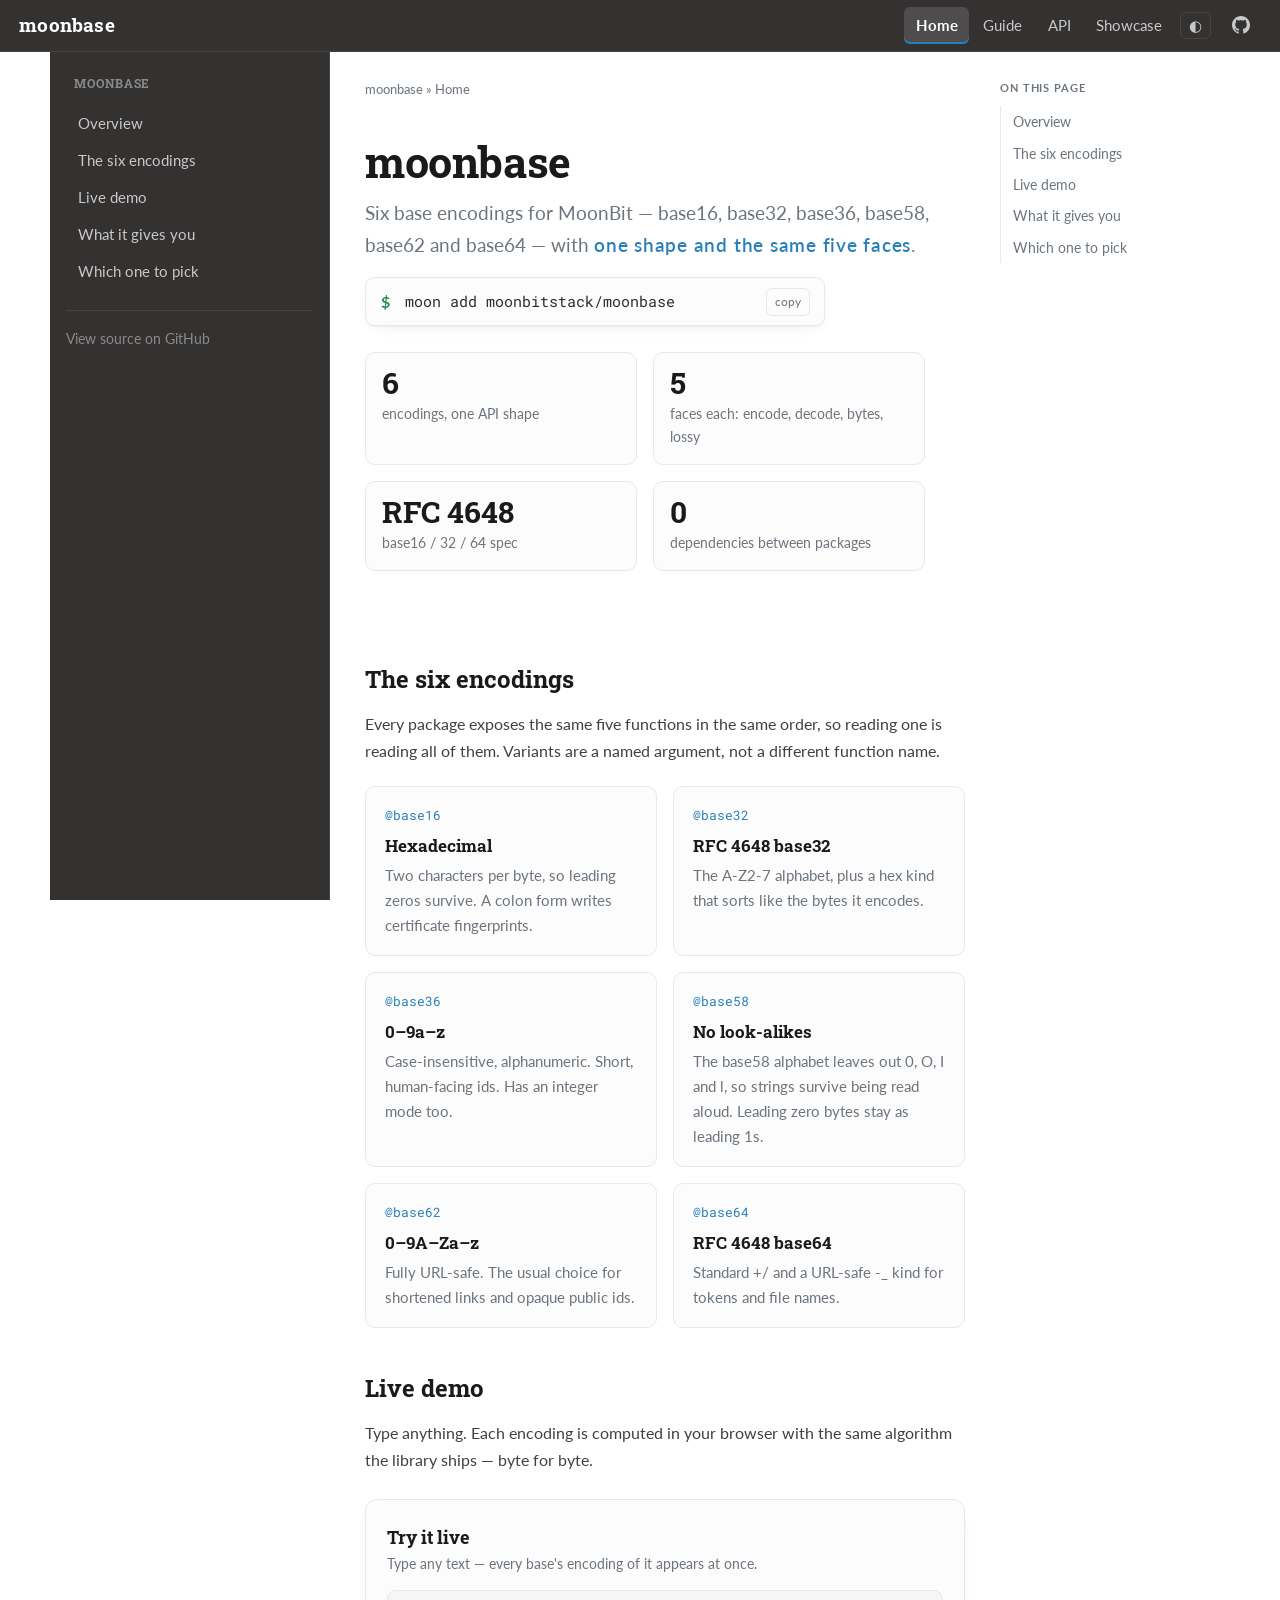
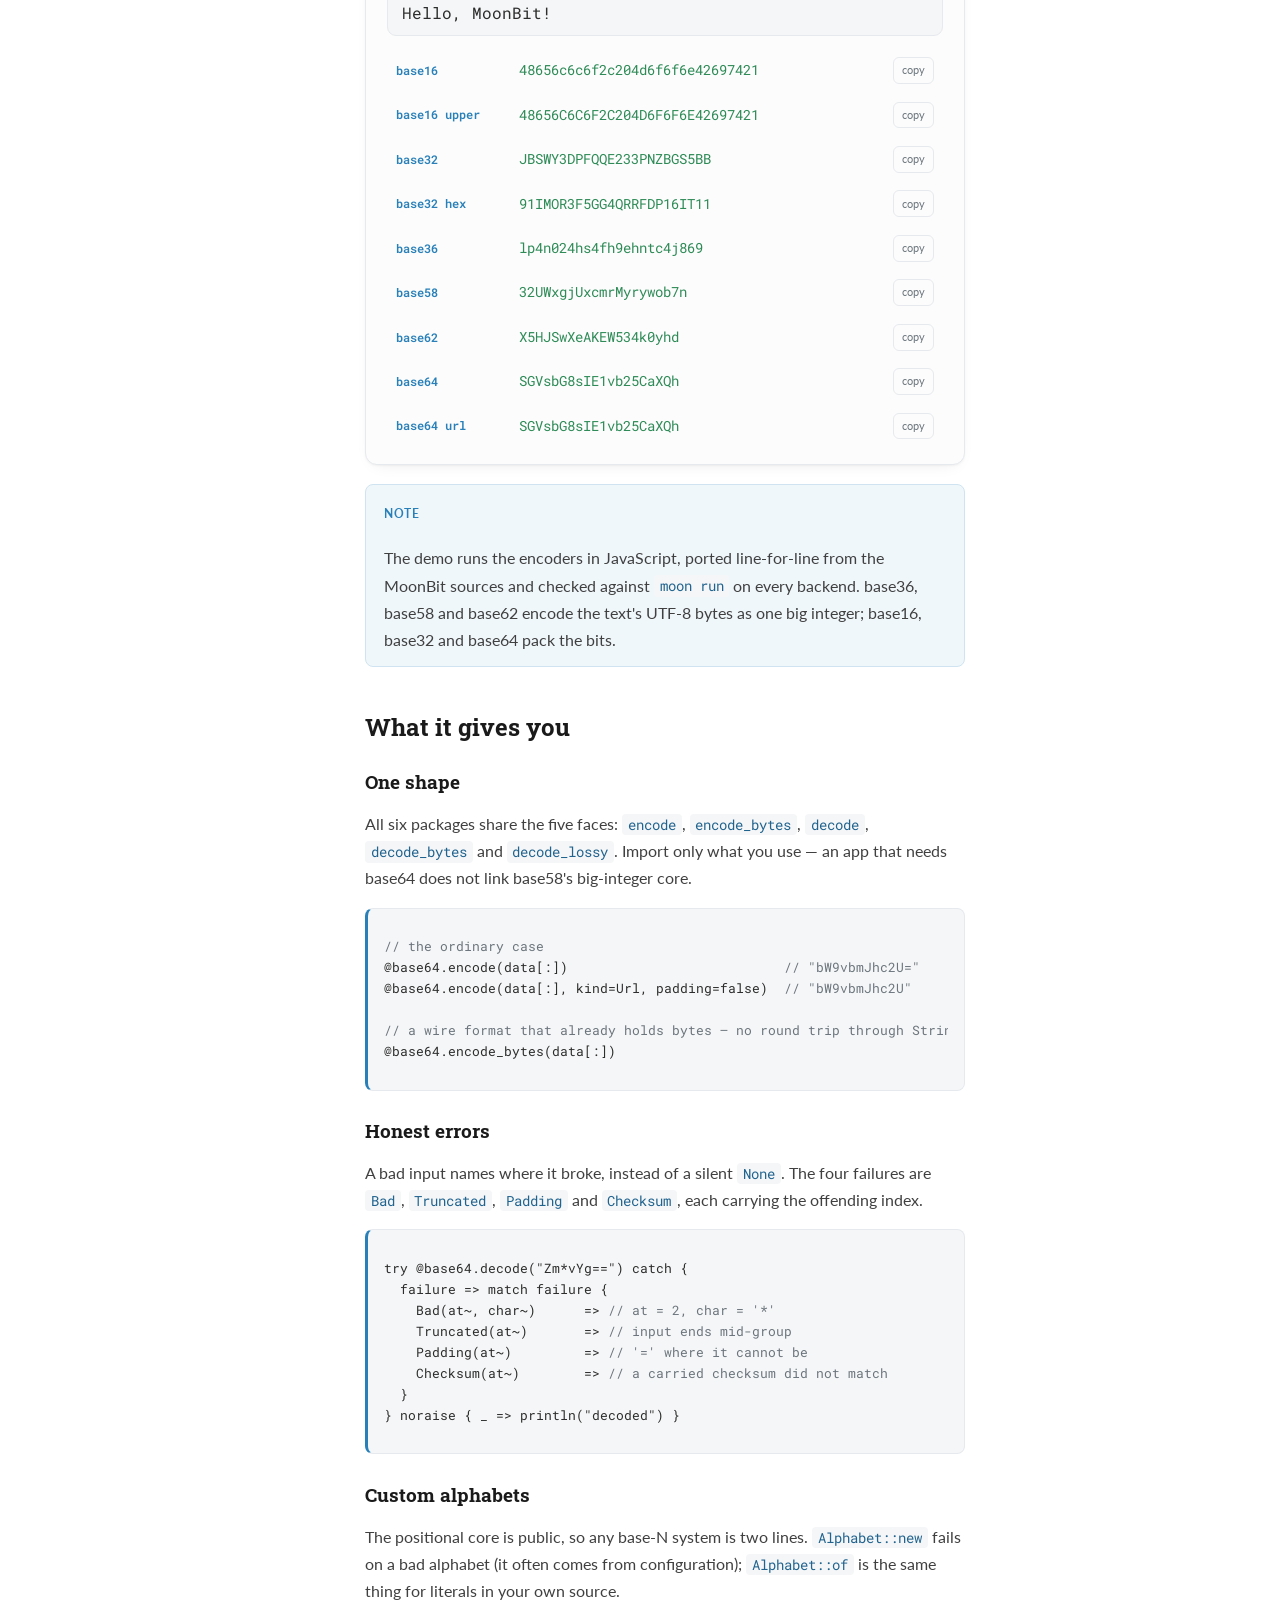
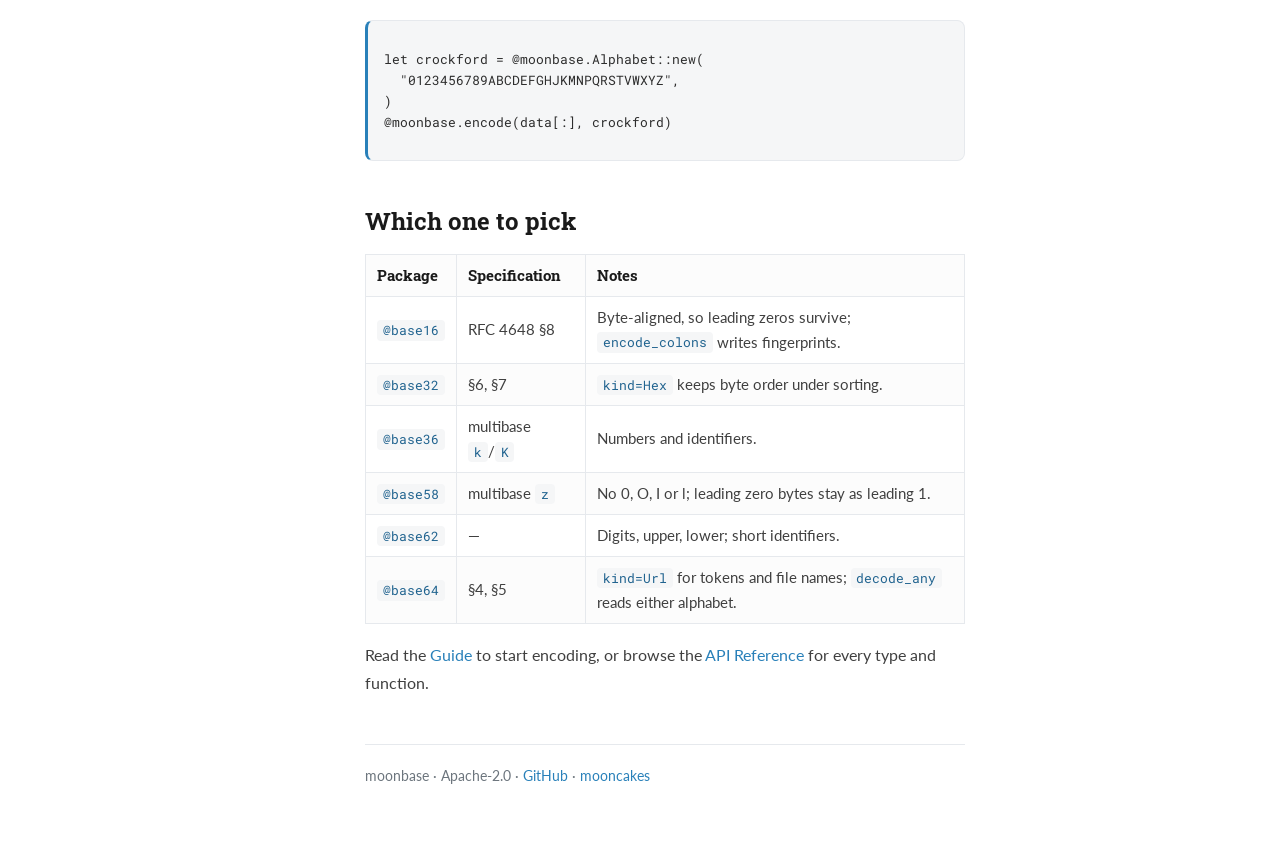
==== docs/index.html @ d02fe143 "docs: build the five-piece documentation site and Pages workflow Home keeps the type-anything demo (" ====
<!doctype html>
<html lang="en">
<head>
<meta charset="utf-8">
<meta name="viewport" content="width=device-width, initial-scale=1">
<title>moonbase — base encodings for MoonBit</title>
<meta name="description" content="base16, base32, base36, base58, base62 and base64 for MoonBit, each with the same five faces.">
<link rel="preconnect" href="https://fonts.googleapis.com">
<link rel="preconnect" href="https://fonts.gstatic.com" crossorigin>
<link href="https://fonts.googleapis.com/css2?family=Lato:wght@400;700&family=Roboto+Slab:wght@500;700&family=Roboto+Mono:wght@400;500&display=swap" rel="stylesheet">
<link rel="stylesheet" href="assets/style.css">
</head>
<body>
<a class="skip-link" href="#content">Skip to content</a>
<header class="rtd-top">
  <a class="brand" href="index.html">moonbase</a>
  <nav class="top-nav">
    <a href="index.html" class="active">Home</a>
    <a href="guide.html">Guide</a>
    <a href="api.html">API</a>
    <a href="showcase.html">Showcase</a>
    <button class="theme-btn" id="theme-toggle" aria-label="Toggle colour theme" title="Toggle colour theme">&#9680;</button>
    <a class="github" href="https://github.com/moonbitstack/moonbase" aria-label="GitHub repository" title="GitHub repository">
      <svg viewBox="0 0 16 16" width="18" height="18" aria-hidden="true"><path fill="currentColor" d="M8 0C3.58 0 0 3.58 0 8c0 3.54 2.29 6.53 5.47 7.59.4.07.55-.17.55-.38 0-.19-.01-.82-.01-1.49-2.01.37-2.53-.49-2.69-.94-.09-.23-.48-.94-.82-1.13-.28-.15-.68-.52-.01-.53.63-.01 1.08.58 1.23.82.72 1.21 1.87.87 2.33.66.07-.52.28-.87.51-1.07-1.78-.2-3.64-.89-3.64-3.95 0-.87.31-1.59.82-2.15-.08-.2-.36-1.02.08-2.12 0 0 .67-.21 2.2.82.64-.18 1.32-.27 2-.27.68 0 1.36.09 2 .27 1.53-1.04 2.2-.82 2.2-.82.44 1.1.16 1.92.08 2.12.51.56.82 1.27.82 2.15 0 3.07-1.87 3.75-3.65 3.95.29.25.54.73.54 1.48 0 1.07-.01 1.93-.01 2.2 0 .21.15.46.55.38A8.01 8.01 0 0 0 16 8c0-4.42-3.58-8-8-8Z"></path></svg>
    </a>
  </nav>
</header>
<div class="rtd-wrap">
  <aside class="rtd-side">
    <p class="side-title">moonbase</p>
    <ul class="side-nav">
      <li><a href="#overview">Overview</a></li>
      <li><a href="#encodings">The six encodings</a></li>
      <li><a href="#demo">Live demo</a></li>
      <li><a href="#features">What it gives you</a></li>
      <li><a href="#table">Which one to pick</a></li>
    </ul>
    <a class="side-github" href="https://github.com/moonbitstack/moonbase">View source on GitHub</a>
  </aside>
  <div class="rtd-content" id="content">
    <nav class="breadcrumb"><a href="index.html">moonbase</a> &raquo; Home</nav>
    <main>
      <section class="hero" id="overview">
        <h1>moonbase</h1>
        <p class="tagline">Six base encodings for MoonBit — base16, base32, base36, base58, base62 and
        base64 — with <span class="enc-list">one shape and the same five faces</span>.</p>
        <div class="install">
          <span class="prompt">$</span>
          <code>moon add moonbitstack/moonbase</code>
          <button class="copy" data-copy="moon add moonbitstack/moonbase">copy</button>
        </div>
        <div class="stats">
          <div class="stat"><div class="n">6</div><div class="c">encodings, one API shape</div></div>
          <div class="stat"><div class="n">5</div><div class="c">faces each: encode, decode, bytes, lossy</div></div>
          <div class="stat"><div class="n">RFC&nbsp;4648</div><div class="c">base16 / 32 / 64 spec</div></div>
          <div class="stat"><div class="n">0</div><div class="c">dependencies between packages</div></div>
        </div>
      </section>

      <section id="encodings">
        <h2>The six encodings</h2>
        <p>Every package exposes the same five functions in the same order, so reading one is
        reading all of them. Variants are a named argument, not a different function name.</p>
        <div class="cards">
          <div class="card"><span class="tag">@base16</span><h3>Hexadecimal</h3><p>Two characters per byte, so leading zeros survive. A colon form writes certificate fingerprints.</p></div>
          <div class="card"><span class="tag">@base32</span><h3>RFC 4648 base32</h3><p>The A-Z2-7 alphabet, plus a hex kind that sorts like the bytes it encodes.</p></div>
          <div class="card"><span class="tag">@base36</span><h3>0–9a–z</h3><p>Case-insensitive, alphanumeric. Short, human-facing ids. Has an integer mode too.</p></div>
          <div class="card"><span class="tag">@base58</span><h3>No look-alikes</h3><p>The base58 alphabet leaves out 0, O, I and l, so strings survive being read aloud. Leading zero bytes stay as leading 1s.</p></div>
          <div class="card"><span class="tag">@base62</span><h3>0–9A–Za–z</h3><p>Fully URL-safe. The usual choice for shortened links and opaque public ids.</p></div>
          <div class="card"><span class="tag">@base64</span><h3>RFC 4648 base64</h3><p>Standard +/ and a URL-safe -_ kind for tokens and file names.</p></div>
        </div>
      </section>

      <section id="demo">
        <h2>Live demo</h2>
        <p>Type anything. Each encoding is computed in your browser with the same algorithm the
        library ships — byte for byte.</p>
        <div class="pg">
          <h2>Try it live</h2>
          <p class="hint">Type any text — every base's encoding of it appears at once.</p>
          <input id="pg-in" value="Hello, MoonBit!" spellcheck="false" aria-label="Text to encode">
          <div class="pg-rows" id="pg-rows"></div>
        </div>
        <div class="callout">
          <span class="tag">Note</span>
          <p>The demo runs the encoders in JavaScript, ported line-for-line from the MoonBit
          sources and checked against <code>moon run</code> on every backend. base36, base58 and
          base62 encode the text's UTF-8 bytes as one big integer; base16, base32 and base64 pack
          the bits.</p>
        </div>
      </section>

      <section id="features">
        <h2>What it gives you</h2>
        <h3>One shape</h3>
        <p>All six packages share the five faces: <code>encode</code>, <code>encode_bytes</code>,
        <code>decode</code>, <code>decode_bytes</code> and <code>decode_lossy</code>. Import only
        what you use — an app that needs base64 does not link base58's big-integer core.</p>
        <div class="example"><pre><code><span class="cmt">// the ordinary case</span>
@base64.encode(data[:])                           <span class="cmt">// "bW9vbmJhc2U="</span>
@base64.encode(data[:], kind=Url, padding=false)  <span class="cmt">// "bW9vbmJhc2U"</span>

<span class="cmt">// a wire format that already holds bytes — no round trip through String</span>
@base64.encode_bytes(data[:])</code></pre></div>

        <h3>Honest errors</h3>
        <p>A bad input names where it broke, instead of a silent <code>None</code>. The four
        failures are <code>Bad</code>, <code>Truncated</code>, <code>Padding</code> and
        <code>Checksum</code>, each carrying the offending index.</p>
        <div class="example"><pre><code>try @base64.decode("Zm*vYg==") catch {
  failure =&gt; match failure {
    Bad(at~, char~)      =&gt; <span class="cmt">// at = 2, char = '*'</span>
    Truncated(at~)       =&gt; <span class="cmt">// input ends mid-group</span>
    Padding(at~)         =&gt; <span class="cmt">// '=' where it cannot be</span>
    Checksum(at~)        =&gt; <span class="cmt">// a carried checksum did not match</span>
  }
} noraise { _ =&gt; println("decoded") }</code></pre></div>

        <h3>Custom alphabets</h3>
        <p>The positional core is public, so any base-N system is two lines. <code>Alphabet::new</code>
        fails on a bad alphabet (it often comes from configuration); <code>Alphabet::of</code> is
        the same thing for literals in your own source.</p>
        <div class="example"><pre><code>let crockford = @moonbase.Alphabet::new(
  "0123456789ABCDEFGHJKMNPQRSTVWXYZ",
)
@moonbase.encode(data[:], crockford)</code></pre></div>
      </section>

      <section id="table">
        <h2>Which one to pick</h2>
        <table>
          <thead><tr><th>Package</th><th>Specification</th><th>Notes</th></tr></thead>
          <tbody>
            <tr><td><code>@base16</code></td><td>RFC 4648 §8</td><td>Byte-aligned, so leading zeros survive; <code>encode_colons</code> writes fingerprints.</td></tr>
            <tr><td><code>@base32</code></td><td>§6, §7</td><td><code>kind=Hex</code> keeps byte order under sorting.</td></tr>
            <tr><td><code>@base36</code></td><td>multibase <code>k</code>/<code>K</code></td><td>Numbers and identifiers.</td></tr>
            <tr><td><code>@base58</code></td><td>multibase <code>z</code></td><td>No 0, O, I or l; leading zero bytes stay as leading 1.</td></tr>
            <tr><td><code>@base62</code></td><td>—</td><td>Digits, upper, lower; short identifiers.</td></tr>
            <tr><td><code>@base64</code></td><td>§4, §5</td><td><code>kind=Url</code> for tokens and file names; <code>decode_any</code> reads either alphabet.</td></tr>
          </tbody>
        </table>
        <p>Read the <a href="guide.html">Guide</a> to start encoding, or browse the
        <a href="api.html">API Reference</a> for every type and function.</p>
      </section>

      <footer class="rtd-foot">
        moonbase &middot; Apache-2.0 &middot;
        <a href="https://github.com/moonbitstack/moonbase">GitHub</a> &middot;
        <a href="https://mooncakes.io/docs/moonbitstack/moonbase">mooncakes</a>
      </footer>
    </main>
  </div>
  <aside class="rtd-toc">
    <p class="toc-title">On this page</p>
    <ul class="toc-nav">
      <li><a href="#overview">Overview</a></li>
      <li><a href="#encodings">The six encodings</a></li>
      <li><a href="#demo">Live demo</a></li>
      <li><a href="#features">What it gives you</a></li>
      <li><a href="#table">Which one to pick</a></li>
    </ul>
  </aside>
</div>
<script src="assets/site.js"></script>
</body>
</html>
---- docs/assets/style.css ----
/* ============================================================================
   moonbase documentation — classic Read the Docs theme
   Dark navigation sidebar + light content + right-hand "On this page" TOC.
   Modern CSS only: custom scrollbars, color-mix(), :has(), range @media.
   ========================================================================== */
:root {
  --bg: #ffffff;
  --panel: #fcfcfc;
  --ink: #404040;
  --ink-strong: #1a1a1a;
  --muted: #6c757d;
  --line: #e6e9ed;
  --line-soft: #eef1f4;
  --side: #343131;
  --side-2: #2b2a2a;
  --side-ink: #c9c9c9;
  --side-ink-dim: #8a8a8a;
  --side-line: #464545;
  --accent: #2980b9;
  --accent-strong: #20638f;
  --out: #2e8b57;
  --code-bg: #f5f6f7;
  --code-ink: #2d2d2d;
  --callout-bg: #f0f7fb;
  --callout-line: #cfe4f0;
  --sb-track: #ececec;
  --sb-thumb: #c2c2c2;
  --sb-thumb-hover: #a6a6a6;
  --shadow: 0 1px 2px rgba(0,0,0,.04), 0 6px 18px -10px rgba(0,0,0,.12);
  --maxw: 1180px;
}

:root[data-theme="dark"] {
  --bg: #1e1e1e;
  --panel: #242424;
  --ink: #cfcfcf;
  --ink-strong: #f0f0f0;
  --muted: #9aa0a6;
  --line: #343434;
  --line-soft: #2c2c2c;
  --side: #161616;
  --side-2: #101010;
  --side-ink: #c2c2c2;
  --side-ink-dim: #7c7c7c;
  --side-line: #2c2c2c;
  --accent: #5aa9e0;
  --accent-strong: #79bce8;
  --out: #56c08a;
  --code-bg: #2a2a2a;
  --code-ink: #e6e6e6;
  --callout-bg: #1c2733;
  --callout-line: #2c4256;
  --sb-track: #2a2a2a;
  --sb-thumb: #4a4a4a;
  --sb-thumb-hover: #5e5e5e;
  --shadow: 0 1px 2px rgba(0,0,0,.4), 0 8px 22px -12px rgba(0,0,0,.6);
}

@media (prefers-color-scheme: dark) {
  :root:not([data-theme="light"]) {
    --bg: #1e1e1e; --panel: #242424; --ink: #cfcfcf; --ink-strong: #f0f0f0;
    --muted: #9aa0a6; --line: #343434; --line-soft: #2c2c2c;
    --side: #161616; --side-2: #101010; --side-ink: #c2c2c2; --side-ink-dim: #7c7c7c;
    --side-line: #2c2c2c; --accent: #5aa9e0; --accent-strong: #79bce8; --out: #56c08a;
    --code-bg: #2a2a2a; --code-ink: #e6e6e6; --callout-bg: #1c2733; --callout-line: #2c4256;
    --sb-track: #2a2a2a; --sb-thumb: #4a4a4a; --sb-thumb-hover: #5e5e5e;
    --shadow: 0 1px 2px rgba(0,0,0,.4), 0 8px 22px -12px rgba(0,0,0,.6);
  }
}

* { box-sizing: border-box; }

html { scroll-behavior: smooth; }
@media (prefers-reduced-motion: reduce) {
  html { scroll-behavior: auto; }
  * { animation: none !important; transition: none !important; }
}

body {
  margin: 0;
  background: var(--bg);
  color: var(--ink);
  font-family: "Lato", system-ui, -apple-system, "Segoe UI", Roboto, sans-serif;
  font-size: 16px;
  line-height: 1.7;
  -webkit-font-smoothing: antialiased;
  overflow-x: hidden;
}

h1, h2, h3, h4, .mono-h {
  font-family: "Roboto Slab", Georgia, "Times New Roman", serif;
  color: var(--ink-strong);
  line-height: 1.25;
  font-weight: 700;
}
a { color: var(--accent); text-decoration: none; }
a:hover { color: var(--accent-strong); text-decoration: underline; }
code, pre, .mono, .sig {
  font-family: "Roboto Mono", ui-monospace, SFMono-Regular, Menlo, Consolas, monospace;
}

/* ---- custom scrollbars (no browser default) ---------------------------- */
::-webkit-scrollbar { width: 11px; height: 11px; }
::-webkit-scrollbar-track { background: var(--sb-track); }
::-webkit-scrollbar-thumb {
  background: var(--sb-thumb);
  border-radius: 7px;
  border: 3px solid var(--sb-track);
}
::-webkit-scrollbar-thumb:hover { background: var(--sb-thumb-hover); }
@supports not selector(::-webkit-scrollbar) {
  * { scrollbar-width: thin; scrollbar-color: var(--sb-thumb) var(--sb-track); }
}

/* ---- top bar ------------------------------------------------------------ */
.rtd-top {
  position: sticky; top: 0; z-index: 30;
  display: flex; align-items: center; gap: 1.4rem;
  height: 52px; padding: 0 1.2rem;
  background: var(--side);
  border-bottom: 1px solid var(--side-line);
}
.rtd-top .brand {
  font-family: "Roboto Slab", serif; font-weight: 700; font-size: 1.18rem;
  color: #fff; letter-spacing: .01em;
}
.rtd-top .brand:hover { text-decoration: none; color: #fff; }
.top-nav { display: flex; align-items: center; gap: .2rem; margin-left: auto; }
.top-nav a {
  color: var(--side-ink); font-size: .92rem; padding: .35rem .7rem;
  border-radius: 6px;
}
.top-nav a:hover { background: var(--side-2); color: #fff; text-decoration: none; }
.top-nav a.active {
  color: #fff; background: rgba(255,255,255,.13); font-weight: 700;
  box-shadow: inset 0 -2px 0 var(--accent);
}
.top-nav a.github {
  display: inline-flex; align-items: center; margin-left: .4rem;
  color: var(--side-ink);
}
.top-nav a.github:hover { color: #fff; }
.top-nav .theme-btn {
  background: none; border: 1px solid var(--side-line); color: var(--side-ink);
  border-radius: 6px; cursor: pointer; font-size: .95rem; line-height: 1;
  padding: .28rem .5rem; margin-left: .2rem;
}
.top-nav .theme-btn:hover { color: #fff; border-color: var(--side-ink-dim); }

.skip-link {
  position: absolute; left: -999px; top: 0; background: var(--accent);
  color: #fff; padding: .5rem .9rem; z-index: 50; border-radius: 0 0 6px 0;
}
.skip-link:focus { left: 0; }

/* ---- 3-column layout ---------------------------------------------------- */
.rtd-wrap {
  display: grid;
  grid-template-columns: 280px minmax(0, 1fr) 230px;
  max-width: var(--maxw);
  margin: 0 auto;
  align-items: start;
}

/* ---- left sidebar ------------------------------------------------------- */
.rtd-side {
  position: sticky; top: 52px;
  align-self: start;
  height: calc(100vh - 52px);
  overflow-y: auto;
  background: var(--side);
  color: var(--side-ink);
  padding: 1.4rem 1rem 2rem;
  border-right: 1px solid var(--side-line);
}
.side-title {
  font-family: "Roboto Slab", serif; font-weight: 700;
  text-transform: uppercase; letter-spacing: .08em; font-size: .72rem;
  color: var(--side-ink-dim); margin: 0 0 .7rem; padding-left: .5rem;
}
.side-nav { list-style: none; margin: 0 0 1.2rem; padding: 0; }
.side-nav li { margin: 0; }
.side-nav a {
  display: flex; align-items: center; gap: .35rem;
  color: var(--side-ink); font-size: .94rem; padding: .36rem .55rem;
  border-radius: 6px; border-left: 3px solid transparent;
}
.side-nav a .at { color: var(--accent); opacity: .7; }
.side-nav a:hover { background: var(--side-2); color: #fff; text-decoration: none; }
.side-nav a.active {
  background: var(--side-2); color: #fff; border-left-color: var(--accent);
}
.side-nav a.active .at { opacity: 1; }
.side-github {
  display: block; margin-top: 1rem; padding-top: 1rem;
  border-top: 1px solid var(--side-line);
  color: var(--side-ink-dim); font-size: .86rem;
}
.side-github:hover { color: #fff; text-decoration: none; }

/* ---- content ------------------------------------------------------------ */
.rtd-content { min-width: 0; padding: 1.6rem 2.2rem 4rem; }
main { min-width: 0; }
.breadcrumb {
  font-size: .82rem; color: var(--muted); margin: 0 0 1.2rem;
}
.breadcrumb a { color: var(--muted); }
.breadcrumb a:hover { color: var(--accent); }
main > h1 { font-size: 2.1rem; margin: 0 0 .4rem; }
.lede { color: var(--muted); font-size: 1.05rem; max-width: 70ch; margin: 0 0 1.6rem; }
main h2 { font-size: 1.5rem; margin: 2.4rem 0 .6rem; padding-top: .4rem; }
main h3 { font-size: 1.18rem; margin: 1.8rem 0 .5rem; }
main h4 { font-size: 1rem; margin: 1.4rem 0 .4rem; color: var(--ink-strong); }
main p { max-width: 74ch; }
main ul, main ol { max-width: 74ch; }
main li { margin: .3rem 0; }

/* inline + block code */
code {
  background: var(--code-bg); color: var(--accent-strong);
  padding: .08rem .36rem; border-radius: 4px; font-size: .88em;
}
pre {
  background: var(--code-bg); color: var(--code-ink);
  border: 1px solid var(--line);
  border-radius: 8px;
  padding: .9rem 1rem;
  overflow-x: auto;
  white-space: pre;            /* no wrapping — horizontal scroll instead */
  font-size: .82rem;           /* slightly smaller */
  line-height: 1.6;
  -webkit-overflow-scrolling: touch;
}
pre code { background: none; color: inherit; padding: 0; font-size: inherit; }
.g { display: inline-block; text-align: center; }

/* example + output blocks (guide / home) */
.example {
  background: var(--code-bg);
  border: 1px solid var(--line);
  border-left: 3px solid var(--accent);
  border-radius: 8px;
  padding: .9rem 1rem;
  overflow-x: auto;
  margin: 1rem 0;
}
.example pre { border: none; background: none; padding: 0; }
.example .cmt { color: var(--muted); }
.output {
  background: var(--panel);
  border: 1px dashed var(--line);
  border-radius: 8px;
  padding: .7rem 1rem;
  margin: .2rem 0 1.2rem;
  font-size: .82rem;
  overflow-x: auto;
  white-space: pre;
  color: var(--out);
}
.output::before {
  content: "→ "; color: var(--muted);
}

.callout {
  background: var(--callout-bg);
  border: 1px solid var(--callout-line);
  border-radius: 8px;
  padding: .8rem 1rem .8rem 1.1rem;
  margin: 1.2rem 0;
  max-width: 74ch;
}
.callout .tag {
  display: inline-block; font-weight: 700; font-size: .74rem;
  text-transform: uppercase; letter-spacing: .07em; color: var(--accent);
  margin-bottom: .25rem;
}
.callout p:last-child { margin-bottom: 0; }

/* tables */
table {
  border-collapse: collapse; width: 100%; max-width: 80ch;
  margin: 1.1rem 0; font-size: .92rem;
}
th, td { border: 1px solid var(--line); padding: .5rem .7rem; text-align: left; }
th { background: var(--panel); color: var(--ink-strong); font-family: "Roboto Slab", serif; }
tbody tr:nth-child(even) { background: var(--panel); }

/* ---- API reference items ------------------------------------------------ */
.pkg { scroll-margin-top: 70px; padding-top: 1.4rem; margin-top: 1.4rem; border-top: 1px solid var(--line-soft); }
.pkg:first-of-type { border-top: none; }
.pkg > h2 { font-size: 1.55rem; margin: 0 0 .1rem; }
.pkg > h2 .at { color: var(--accent); opacity: .75; }
.pdesc { color: var(--muted); margin: .15rem 0 1.1rem; max-width: 72ch; }
.item {
  background: var(--panel);
  border: 1px solid var(--line);
  border-radius: 9px;
  padding: .85rem 1.05rem;
  margin: .7rem 0;
  scroll-margin-top: 70px;
}
.item:hover { border-color: color-mix(in oklab, var(--accent) 45%, var(--line)); }
.item:has(.kind) .sig { margin-top: .15rem; }
.kind {
  display: inline-block; font-size: .64rem; font-weight: 700;
  text-transform: uppercase; letter-spacing: .08em;
  border-radius: 5px; padding: .1rem .45rem; margin-bottom: .4rem;
  color: var(--accent); background: color-mix(in oklab, var(--accent) 12%, transparent);
  border: 1px solid color-mix(in oklab, var(--accent) 28%, transparent);
}
.item[data-kind="struct"] .kind { color: #8e44ad; background: color-mix(in oklab, #8e44ad 12%, transparent); border-color: color-mix(in oklab, #8e44ad 28%, transparent); }
.item[data-kind="enum"] .kind,
.item[data-kind="error"] .kind { color: #b9770e; background: color-mix(in oklab, #b9770e 13%, transparent); border-color: color-mix(in oklab, #b9770e 30%, transparent); }
.item[data-kind="value"] .kind { color: #1f8a70; background: color-mix(in oklab, #1f8a70 12%, transparent); border-color: color-mix(in oklab, #1f8a70 28%, transparent); }
.sig { font-size: .86rem; margin: 0 0 .5rem; overflow-x: auto; white-space: pre; color: var(--code-ink); }
.sig .k { color: #8e44ad; font-weight: 600; }
.sig .ty { color: var(--accent); }
.sig .op { color: var(--muted); }
.doc { margin: 0; max-width: 76ch; }
.doc code { font-size: .85em; }
.variants { margin: .3rem 0 .1rem; display: grid; gap: .25rem; }
.variant {
  font-size: .82rem; color: var(--ink);
  padding-left: .9rem; border-left: 2px solid var(--line);
}
.variant code { background: none; color: var(--code-ink); padding: 0; }

/* ---- right TOC ---------------------------------------------------------- */
.rtd-toc {
  position: sticky; top: 52px; align-self: start;
  height: calc(100vh - 52px); overflow-y: auto;
  padding: 1.6rem .8rem 2rem 0;
  font-size: .86rem;
}
.toc-title {
  text-transform: uppercase; letter-spacing: .08em; font-size: .7rem;
  color: var(--muted); font-weight: 700; margin: 0 0 .6rem;
}
.toc-nav { list-style: none; margin: 0; padding: 0; border-left: 1px solid var(--line); }
.toc-nav li a {
  display: block; color: var(--muted); padding: .25rem .7rem;
  border-left: 2px solid transparent; margin-left: -1px;
}
.toc-nav li a:hover { color: var(--accent); text-decoration: none; }
.toc-nav li a.active { color: var(--accent); border-left-color: var(--accent); font-weight: 600; }

/* ---- footer ------------------------------------------------------------- */
.rtd-foot {
  margin-top: 3rem; padding-top: 1.2rem; border-top: 1px solid var(--line);
  color: var(--muted); font-size: .86rem;
}

/* ============================================================================
   HOME page
   ========================================================================== */
.hero { padding: 1rem 0 1.4rem; }
.hero h1 { font-size: 2.7rem; margin: 0; letter-spacing: -.01em; }
.hero .tagline {
  color: var(--muted); font-size: 1.18rem; max-width: 60ch; margin: .5rem 0 1rem;
}
.hero .enc-list { color: var(--accent); font-weight: 600; letter-spacing: .04em; }
.install {
  display: flex; align-items: center; gap: .6rem;
  background: var(--panel); border: 1px solid var(--line);
  border-radius: 9px; padding: .6rem .9rem; max-width: 460px; margin: 1rem 0;
  box-shadow: var(--shadow);
}
.install .prompt { color: var(--out); font-weight: 700; user-select: none; }
.install code { flex: 1; font-size: .92rem; background: none; color: var(--code-ink); }
.copy {
  background: none; border: 1px solid var(--line); border-radius: 6px;
  color: var(--muted); cursor: pointer; font: inherit; font-size: .72rem;
  padding: .2rem .5rem;
}
.copy:hover { border-color: var(--accent); color: var(--accent); }
.copy.ok { color: var(--out); border-color: var(--out); }

/* live playground */
.pg {
  margin: 1.6rem 0 1rem;
  background: var(--panel);
  border: 1px solid var(--line);
  border-radius: 12px; padding: 1.2rem 1.3rem;
  box-shadow: var(--shadow);
}
.pg h2 { margin: 0 0 .2rem; font-size: 1.15rem; display: flex; align-items: center; gap: .5rem; }
.pg .hint { color: var(--muted); font-size: .88rem; margin: 0 0 .9rem; }
.pg input {
  width: 100%; font-family: "Roboto Mono", monospace; font-size: 1rem;
  color: var(--code-ink); background: var(--code-bg);
  border: 1px solid var(--line); border-radius: 9px; padding: .7rem .9rem; outline: none;
}
.pg input:focus { border-color: var(--accent); box-shadow: 0 0 0 3px color-mix(in oklab, var(--accent) 22%, transparent); }
.pg-rows { margin-top: 1rem; display: grid; gap: .4rem; }
.pg-row {
  display: grid; grid-template-columns: 112px 1fr auto; align-items: center; gap: .7rem;
  padding: .35rem .55rem; border-radius: 8px;
}
.pg-row:hover { background: var(--code-bg); }
.pg-row .lbl { font-family: "Roboto Mono", monospace; font-size: .78rem; color: var(--accent); font-weight: 600; white-space: nowrap; }
.pg-row .val {
  font-family: "Roboto Mono", monospace; font-size: .9rem; color: var(--out);
  overflow-x: auto; white-space: nowrap; scrollbar-width: thin; min-width: 0;
}
.pg-row .copy { font-size: .68rem; }

/* stat + feature cards */
.stats { display: grid; grid-template-columns: repeat(2, minmax(0, 1fr)); gap: 1rem; margin: 1.6rem 0; max-width: 560px; }
.stat {
  background: var(--panel); border: 1px solid var(--line);
  border-radius: 10px; padding: .9rem 1rem;
}
.stat .n { font-family: "Roboto Slab", serif; font-size: 1.9rem; font-weight: 700; color: var(--ink-strong); line-height: 1; }
.stat .c { color: var(--muted); font-size: .85rem; margin-top: .35rem; }
.cards { display: grid; grid-template-columns: repeat(auto-fit, minmax(240px, 1fr)); gap: 1rem; margin: 1.4rem 0; }
.card {
  background: var(--panel); border: 1px solid var(--line);
  border-radius: 10px; padding: 1.1rem 1.2rem;
}
.card h3 { margin: 0 0 .4rem; font-size: 1.08rem; }
.card p { margin: 0; color: var(--muted); font-size: .92rem; }
.card .tag { font-family: "Roboto Mono", monospace; font-size: .8rem; color: var(--accent); display: block; margin-bottom: .5rem; }

/* ============================================================================
   SHOWCASE — interactive encoder visualiser
   ========================================================================== */
.viz-controls { display: flex; flex-wrap: wrap; gap: .8rem; align-items: center; margin: 1rem 0; }
.viz-controls label { font-size: .9rem; color: var(--muted); }
.viz-controls select, .viz-controls input[type="text"] {
  font: inherit; font-size: .92rem; padding: .4rem .6rem; border-radius: 7px;
  border: 1px solid var(--line); background: var(--bg); color: var(--ink);
}
.viz-controls input[type="text"] { font-family: "Roboto Mono", monospace; min-width: 240px; }
.viz { display: grid; gap: .8rem; margin: 1rem 0; }
.viz-step {
  background: var(--panel); border: 1px solid var(--line);
  border-radius: 9px; padding: .7rem .9rem;
}
.viz-step .t { font-size: .78rem; text-transform: uppercase; letter-spacing: .07em; color: var(--muted); margin-bottom: .35rem; }
.bytes { display: flex; flex-wrap: wrap; gap: .3rem; }
.byte {
  font-family: "Roboto Mono", monospace; font-size: .8rem;
  background: var(--code-bg); border: 1px solid var(--line);
  border-radius: 6px; padding: .25rem .4rem; text-align: center;
}
.byte .ch { color: var(--accent); }
.bits {
  font-family: "Roboto Mono", monospace; font-size: .85rem; line-height: 1.9;
  overflow-x: auto; white-space: nowrap; letter-spacing: .04em;
}
.bits .grp { color: var(--accent); }
.bits .grp:nth-child(even) { color: var(--out); }
.chars { display: flex; flex-wrap: wrap; gap: .3rem; }
.ch {
  font-family: "Roboto Mono", monospace; font-weight: 600; font-size: .95rem;
  background: var(--code-bg); border: 1px solid var(--line); border-radius: 6px;
  padding: .25rem .5rem; color: var(--ink-strong);
}
.result {
  font-family: "Roboto Mono", monospace; font-size: 1.05rem; color: var(--out);
  background: var(--panel); border: 1px solid var(--line); border-left: 3px solid var(--out);
  border-radius: 8px; padding: .7rem .9rem; overflow-x: auto; white-space: nowrap;
}

/* ---- responsive: single column, never horizontal scroll ---------------- */
@media (width <= 860px) {
  .rtd-wrap { grid-template-columns: minmax(0, 1fr); }
  .pg-row { grid-template-columns: 92px minmax(0, 1fr) auto; }
  .cards { grid-template-columns: minmax(0, 1fr); }
  .rtd-side {
    position: static; height: auto; border-right: none;
    border-bottom: 1px solid var(--side-line);
    max-height: 46vh;
  }
  .side-nav { display: flex; flex-wrap: wrap; gap: .2rem; }
  .side-nav a { border-left: none; }
  .rtd-toc { display: none; }
  .rtd-content { padding: 1.3rem 1.1rem 3rem; }
  .hero h1 { font-size: 2.1rem; }
  .pg-row .lbl { font-size: .72rem; }
  main > h1 { font-size: 1.7rem; }
  .top-nav a:not(.active):not(.github) { display: none; }
}
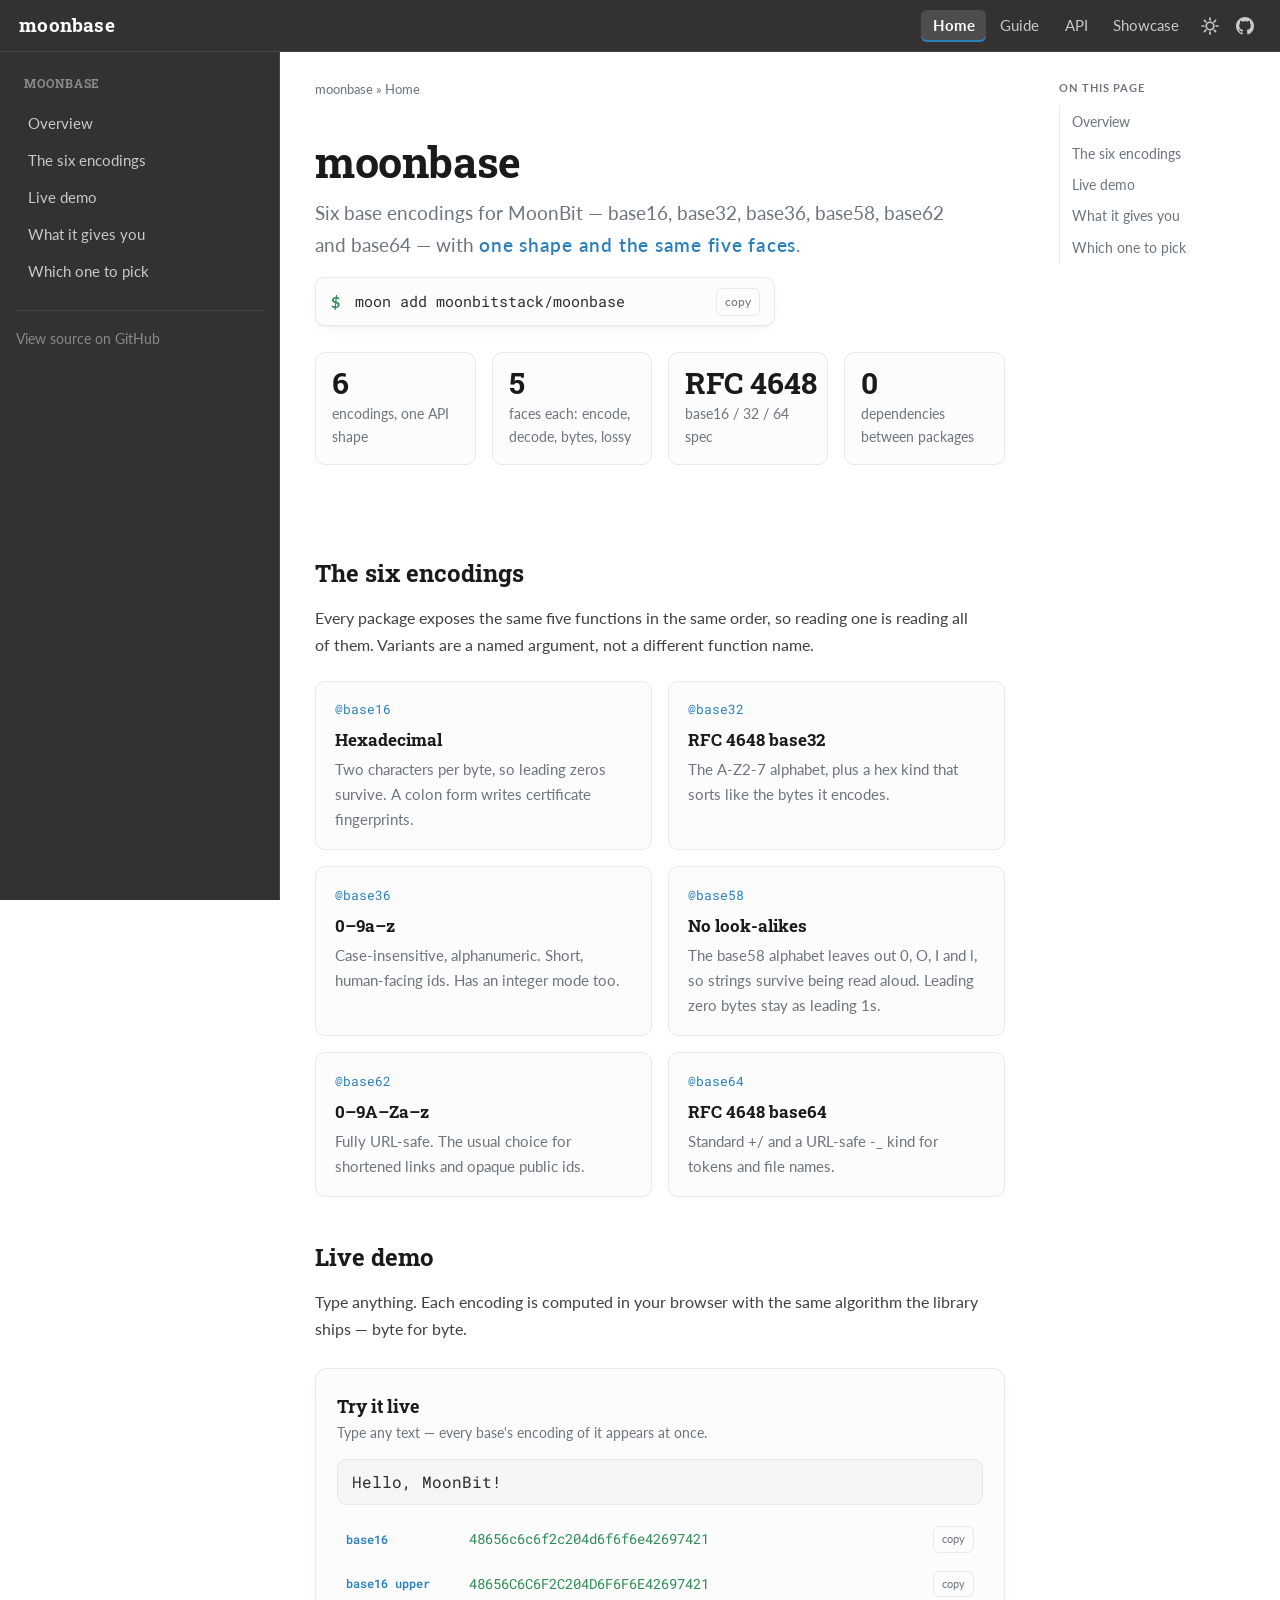
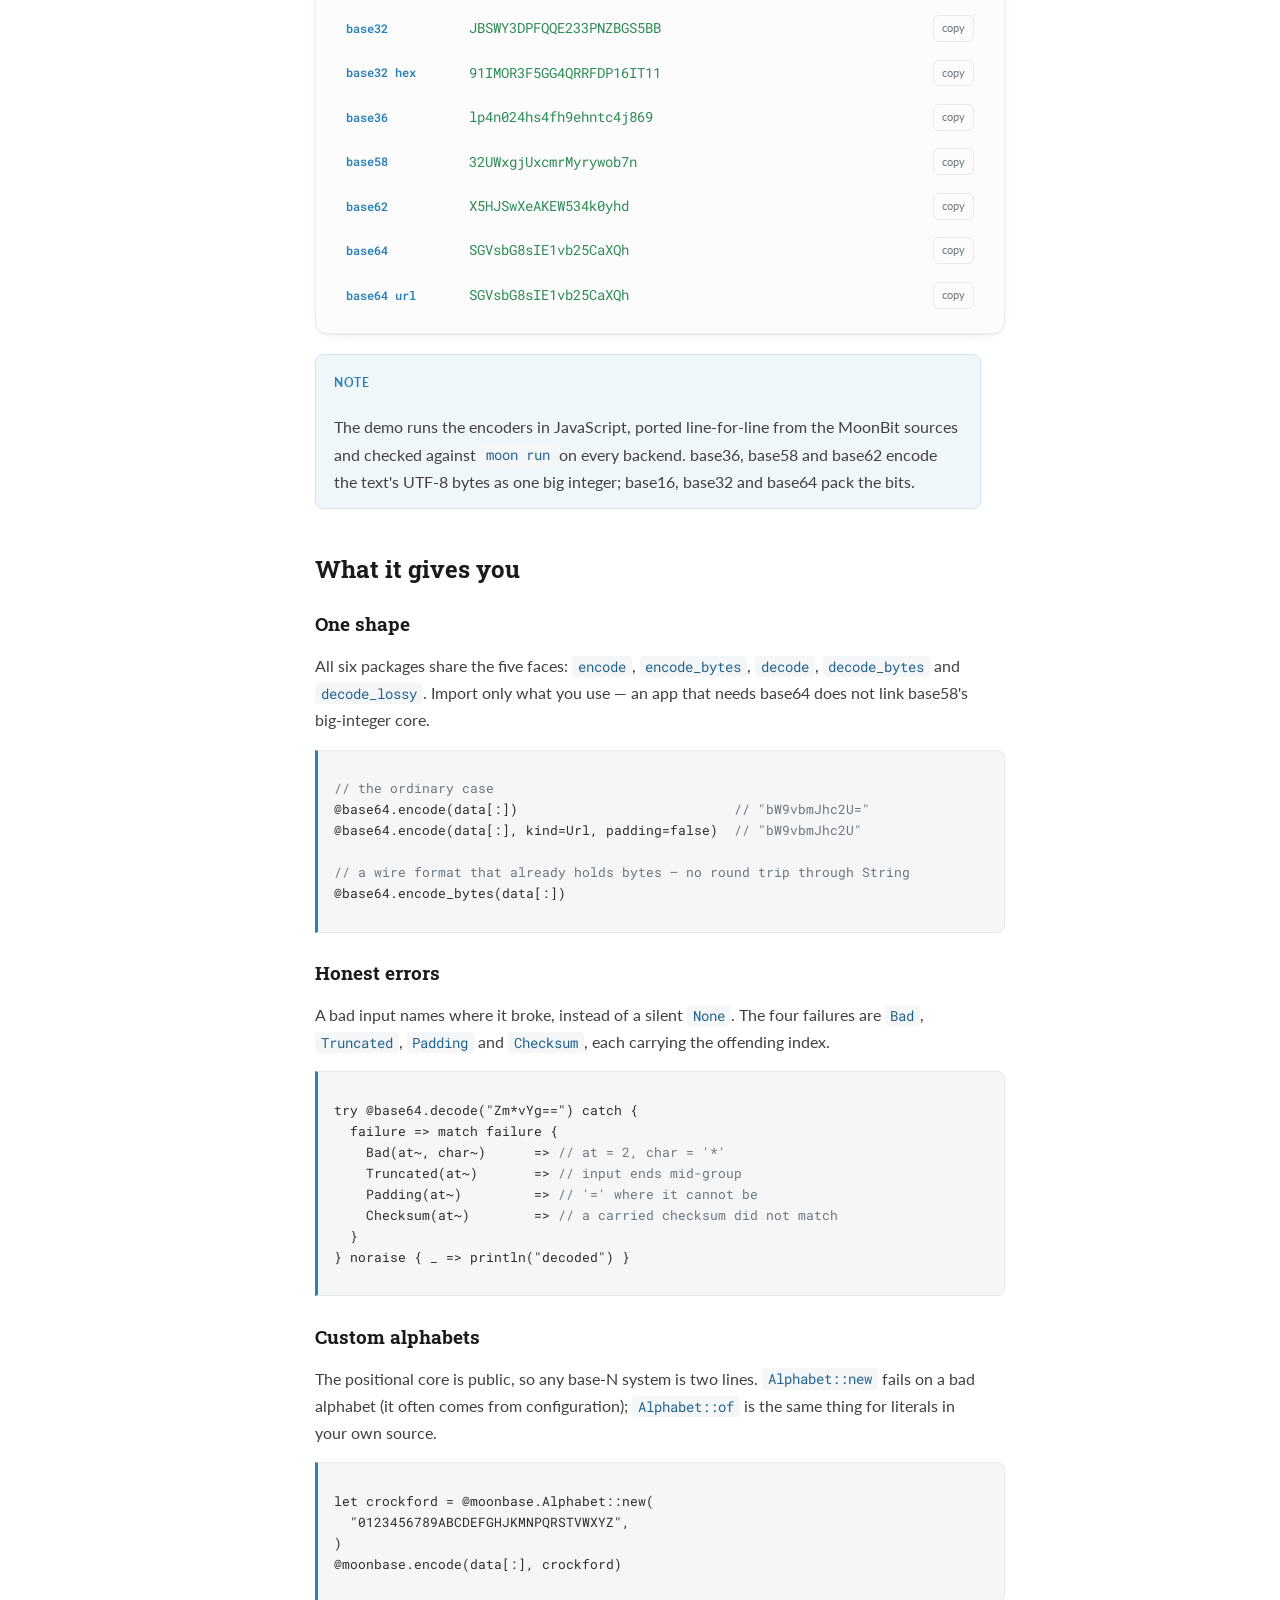
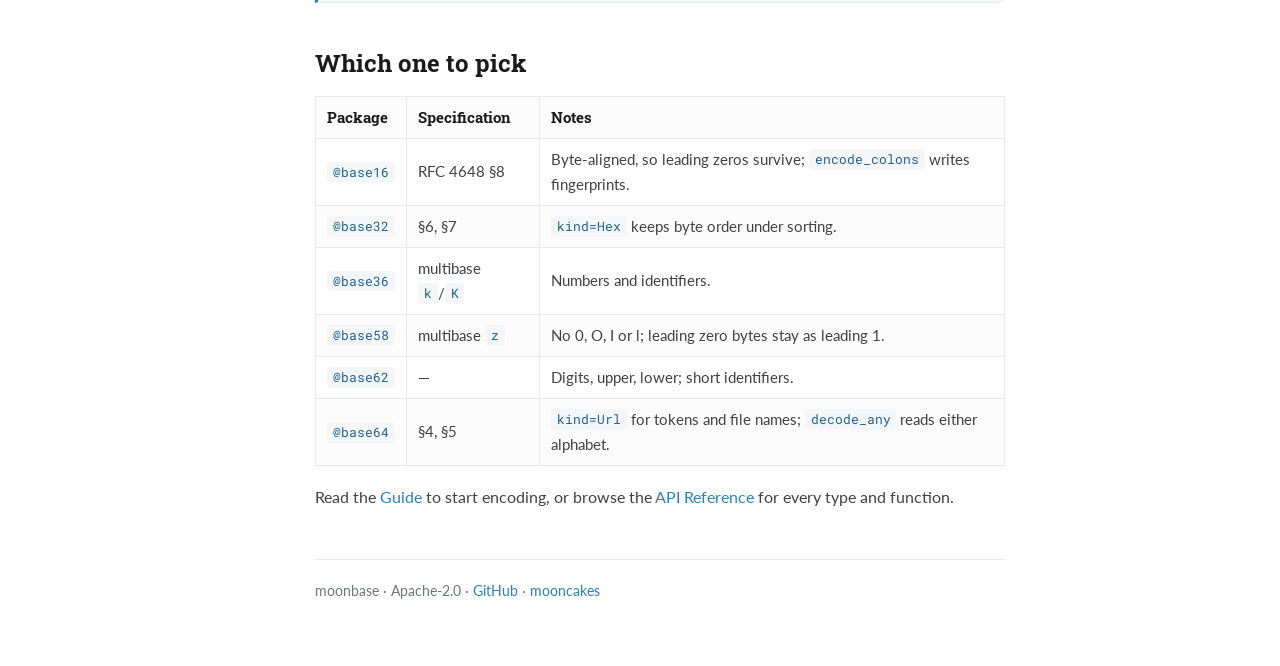
==== commit a3ac3c50: "docs(top bar): give the two header icons one size, one box and one baseline The theme toggle was a t" ====
--- a/docs/index.html
+++ b/docs/index.html
@@ -19,9 +19,9 @@
     <a href="guide.html">Guide</a>
     <a href="api.html">API</a>
     <a href="showcase.html">Showcase</a>
-    <button class="theme-btn" id="theme-toggle" aria-label="Toggle colour theme" title="Toggle colour theme">&#9680;</button>
+    <button class="theme-btn" id="theme-toggle" aria-label="Toggle colour theme" title="Toggle colour theme"><svg class="ic ic-sun" viewBox="0 0 16 16" width="18" height="18" aria-hidden="true"><circle cx="8" cy="8" r="3.35" fill="none" stroke="currentColor" stroke-width="1.5"/><path d="M8 .95v1.7M8 13.35v1.7M.95 8h1.7M13.35 8h1.7M3.05 3.05l1.2 1.2M11.75 11.75l1.2 1.2M12.95 3.05l-1.2 1.2M4.25 11.75l-1.2 1.2" fill="none" stroke="currentColor" stroke-width="1.5" stroke-linecap="round"/></svg><svg class="ic ic-moon" viewBox="0 0 16 16" width="18" height="18" aria-hidden="true"><path d="M13.6 10A5.8 5.8 0 0 1 6 2.4a6.1 6.1 0 1 0 7.6 7.6Z" fill="none" stroke="currentColor" stroke-width="1.5" stroke-linejoin="round"/></svg></button>
     <a class="github" href="https://github.com/moonbitstack/moonbase" aria-label="GitHub repository" title="GitHub repository">
-      <svg viewBox="0 0 16 16" width="18" height="18" aria-hidden="true"><path fill="currentColor" d="M8 0C3.58 0 0 3.58 0 8c0 3.54 2.29 6.53 5.47 7.59.4.07.55-.17.55-.38 0-.19-.01-.82-.01-1.49-2.01.37-2.53-.49-2.69-.94-.09-.23-.48-.94-.82-1.13-.28-.15-.68-.52-.01-.53.63-.01 1.08.58 1.23.82.72 1.21 1.87.87 2.33.66.07-.52.28-.87.51-1.07-1.78-.2-3.64-.89-3.64-3.95 0-.87.31-1.59.82-2.15-.08-.2-.36-1.02.08-2.12 0 0 .67-.21 2.2.82.64-.18 1.32-.27 2-.27.68 0 1.36.09 2 .27 1.53-1.04 2.2-.82 2.2-.82.44 1.1.16 1.92.08 2.12.51.56.82 1.27.82 2.15 0 3.07-1.87 3.75-3.65 3.95.29.25.54.73.54 1.48 0 1.07-.01 1.93-.01 2.2 0 .21.15.46.55.38A8.01 8.01 0 0 0 16 8c0-4.42-3.58-8-8-8Z"></path></svg>
+      <svg class="ic" viewBox="0 0 16 16" width="18" height="18" aria-hidden="true"><path fill="currentColor" d="M8 0C3.58 0 0 3.58 0 8c0 3.54 2.29 6.53 5.47 7.59.4.07.55-.17.55-.38 0-.19-.01-.82-.01-1.49-2.01.37-2.53-.49-2.69-.94-.09-.23-.48-.94-.82-1.13-.28-.15-.68-.52-.01-.53.63-.01 1.08.58 1.23.82.72 1.21 1.87.87 2.33.66.07-.52.28-.87.51-1.07-1.78-.2-3.64-.89-3.64-3.95 0-.87.31-1.59.82-2.15-.08-.2-.36-1.02.08-2.12 0 0 .67-.21 2.2.82.64-.18 1.32-.27 2-.27.68 0 1.36.09 2 .27 1.53-1.04 2.2-.82 2.2-.82.44 1.1.16 1.92.08 2.12.51.56.82 1.27.82 2.15 0 3.07-1.87 3.75-3.65 3.95.29.25.54.73.54 1.48 0 1.07-.01 1.93-.01 2.2 0 .21.15.46.55.38A8.01 8.01 0 0 0 16 8c0-4.42-3.58-8-8-8Z"></path></svg>
     </a>
   </nav>
 </header>
--- a/docs/assets/style.css
+++ b/docs/assets/style.css
@@ -27,7 +27,6 @@
   --sb-thumb: #c2c2c2;
   --sb-thumb-hover: #a6a6a6;
   --shadow: 0 1px 2px rgba(0,0,0,.04), 0 6px 18px -10px rgba(0,0,0,.12);
-  --maxw: 1180px;
 }
 
 :root[data-theme="dark"] {
@@ -127,7 +126,8 @@
 .rtd-top .brand:hover { text-decoration: none; color: #fff; }
 .top-nav { display: flex; align-items: center; gap: .2rem; margin-left: auto; }
 .top-nav a {
-  color: var(--side-ink); font-size: .92rem; padding: .35rem .7rem;
+  display: inline-flex; align-items: center; height: 32px;
+  color: var(--side-ink); font-size: .92rem; padding: 0 .7rem;
   border-radius: 6px;
 }
 .top-nav a:hover { background: var(--side-2); color: #fff; text-decoration: none; }
@@ -135,17 +135,27 @@
   color: #fff; background: rgba(255,255,255,.13); font-weight: 700;
   box-shadow: inset 0 -2px 0 var(--accent);
 }
-.top-nav a.github {
-  display: inline-flex; align-items: center; margin-left: .4rem;
-  color: var(--side-ink);
-}
-.top-nav a.github:hover { color: #fff; }
+/* the two trailing icons share one 32px square hit area, so they line up with
+   each other and with the same-height text links */
+.top-nav a.github,
 .top-nav .theme-btn {
-  background: none; border: 1px solid var(--side-line); color: var(--side-ink);
-  border-radius: 6px; cursor: pointer; font-size: .95rem; line-height: 1;
-  padding: .28rem .5rem; margin-left: .2rem;
-}
-.top-nav .theme-btn:hover { color: #fff; border-color: var(--side-ink-dim); }
+  display: inline-flex; align-items: center; justify-content: center;
+  width: 32px; height: 32px; padding: 0;
+  background: none; border: none; border-radius: 6px;
+  color: var(--side-ink); cursor: pointer;
+}
+.top-nav a.github:hover,
+.top-nav .theme-btn:hover { background: var(--side-2); color: #fff; }
+.top-nav .ic { width: 18px; height: 18px; display: block; }
+/* sun in light mode, moon in dark; the glyph follows prefers-color-scheme
+   until the toggle pins an explicit theme */
+.theme-btn .ic-moon { display: none; }
+:root[data-theme="dark"] .theme-btn .ic-sun { display: none; }
+:root[data-theme="dark"] .theme-btn .ic-moon { display: block; }
+@media (prefers-color-scheme: dark) {
+  :root:not([data-theme="light"]) .theme-btn .ic-sun { display: none; }
+  :root:not([data-theme="light"]) .theme-btn .ic-moon { display: block; }
+}
 
 .skip-link {
   position: absolute; left: -999px; top: 0; background: var(--accent);
@@ -154,11 +164,13 @@
 .skip-link:focus { left: 0; }
 
 /* ---- 3-column layout ---------------------------------------------------- */
+/* Full-bleed grid: the sidebar is anchored to the left edge of the viewport
+   at every width. The reading column keeps its own measure and centres in
+   whatever space is left, so wide screens get symmetric slack. */
 .rtd-wrap {
   display: grid;
-  grid-template-columns: 280px minmax(0, 1fr) 230px;
-  max-width: var(--maxw);
-  margin: 0 auto;
+  grid-template-columns: 280px minmax(0, 1fr) 240px;
+  margin: 0;
   align-items: start;
 }
 
@@ -183,7 +195,7 @@
 .side-nav a {
   display: flex; align-items: center; gap: .35rem;
   color: var(--side-ink); font-size: .94rem; padding: .36rem .55rem;
-  border-radius: 6px; border-left: 3px solid transparent;
+  border-radius: 0 6px 6px 0; border-left: 3px solid transparent;
 }
 .side-nav a .at { color: var(--accent); opacity: .7; }
 .side-nav a:hover { background: var(--side-2); color: #fff; text-decoration: none; }
@@ -199,7 +211,10 @@
 .side-github:hover { color: #fff; text-decoration: none; }
 
 /* ---- content ------------------------------------------------------------ */
-.rtd-content { min-width: 0; padding: 1.6rem 2.2rem 4rem; }
+.rtd-content {
+  min-width: 0; padding: 1.6rem 2.2rem 4rem;
+  width: 100%; max-width: 1140px; margin-inline: auto;
+}
 main { min-width: 0; }
 .breadcrumb {
   font-size: .82rem; color: var(--muted); margin: 0 0 1.2rem;
@@ -235,11 +250,13 @@
 .g { display: inline-block; text-align: center; }
 
 /* example + output blocks (guide / home) */
+/* The accent rule is a straight vertical bar, so the left corners stay square;
+   rounding them would bend the bar into a "( ". */
 .example {
   background: var(--code-bg);
   border: 1px solid var(--line);
   border-left: 3px solid var(--accent);
-  border-radius: 8px;
+  border-radius: 0 8px 8px 0;
   padding: .9rem 1rem;
   overflow-x: auto;
   margin: 1rem 0;
@@ -329,7 +346,7 @@
 .rtd-toc {
   position: sticky; top: 52px; align-self: start;
   height: calc(100vh - 52px); overflow-y: auto;
-  padding: 1.6rem .8rem 2rem 0;
+  padding: 1.6rem 1rem 2rem 1.2rem;
   font-size: .86rem;
 }
 .toc-title {
@@ -405,7 +422,7 @@
 .pg-row .copy { font-size: .68rem; }
 
 /* stat + feature cards */
-.stats { display: grid; grid-template-columns: repeat(2, minmax(0, 1fr)); gap: 1rem; margin: 1.6rem 0; max-width: 560px; }
+.stats { display: grid; grid-template-columns: repeat(4, minmax(0, 1fr)); gap: 1rem; margin: 1.6rem 0; }
 .stat {
   background: var(--panel); border: 1px solid var(--line);
   border-radius: 10px; padding: .9rem 1rem;
@@ -459,10 +476,14 @@
 .result {
   font-family: "Roboto Mono", monospace; font-size: 1.05rem; color: var(--out);
   background: var(--panel); border: 1px solid var(--line); border-left: 3px solid var(--out);
-  border-radius: 8px; padding: .7rem .9rem; overflow-x: auto; white-space: nowrap;
+  border-radius: 0 8px 8px 0; padding: .7rem .9rem; overflow-x: auto; white-space: nowrap;
 }
 
 /* ---- responsive: single column, never horizontal scroll ---------------- */
+@media (width <= 1100px) {
+  .stats { grid-template-columns: repeat(2, minmax(0, 1fr)); }
+}
+
 @media (width <= 860px) {
   .rtd-wrap { grid-template-columns: minmax(0, 1fr); }
   .pg-row { grid-template-columns: 92px minmax(0, 1fr) auto; }
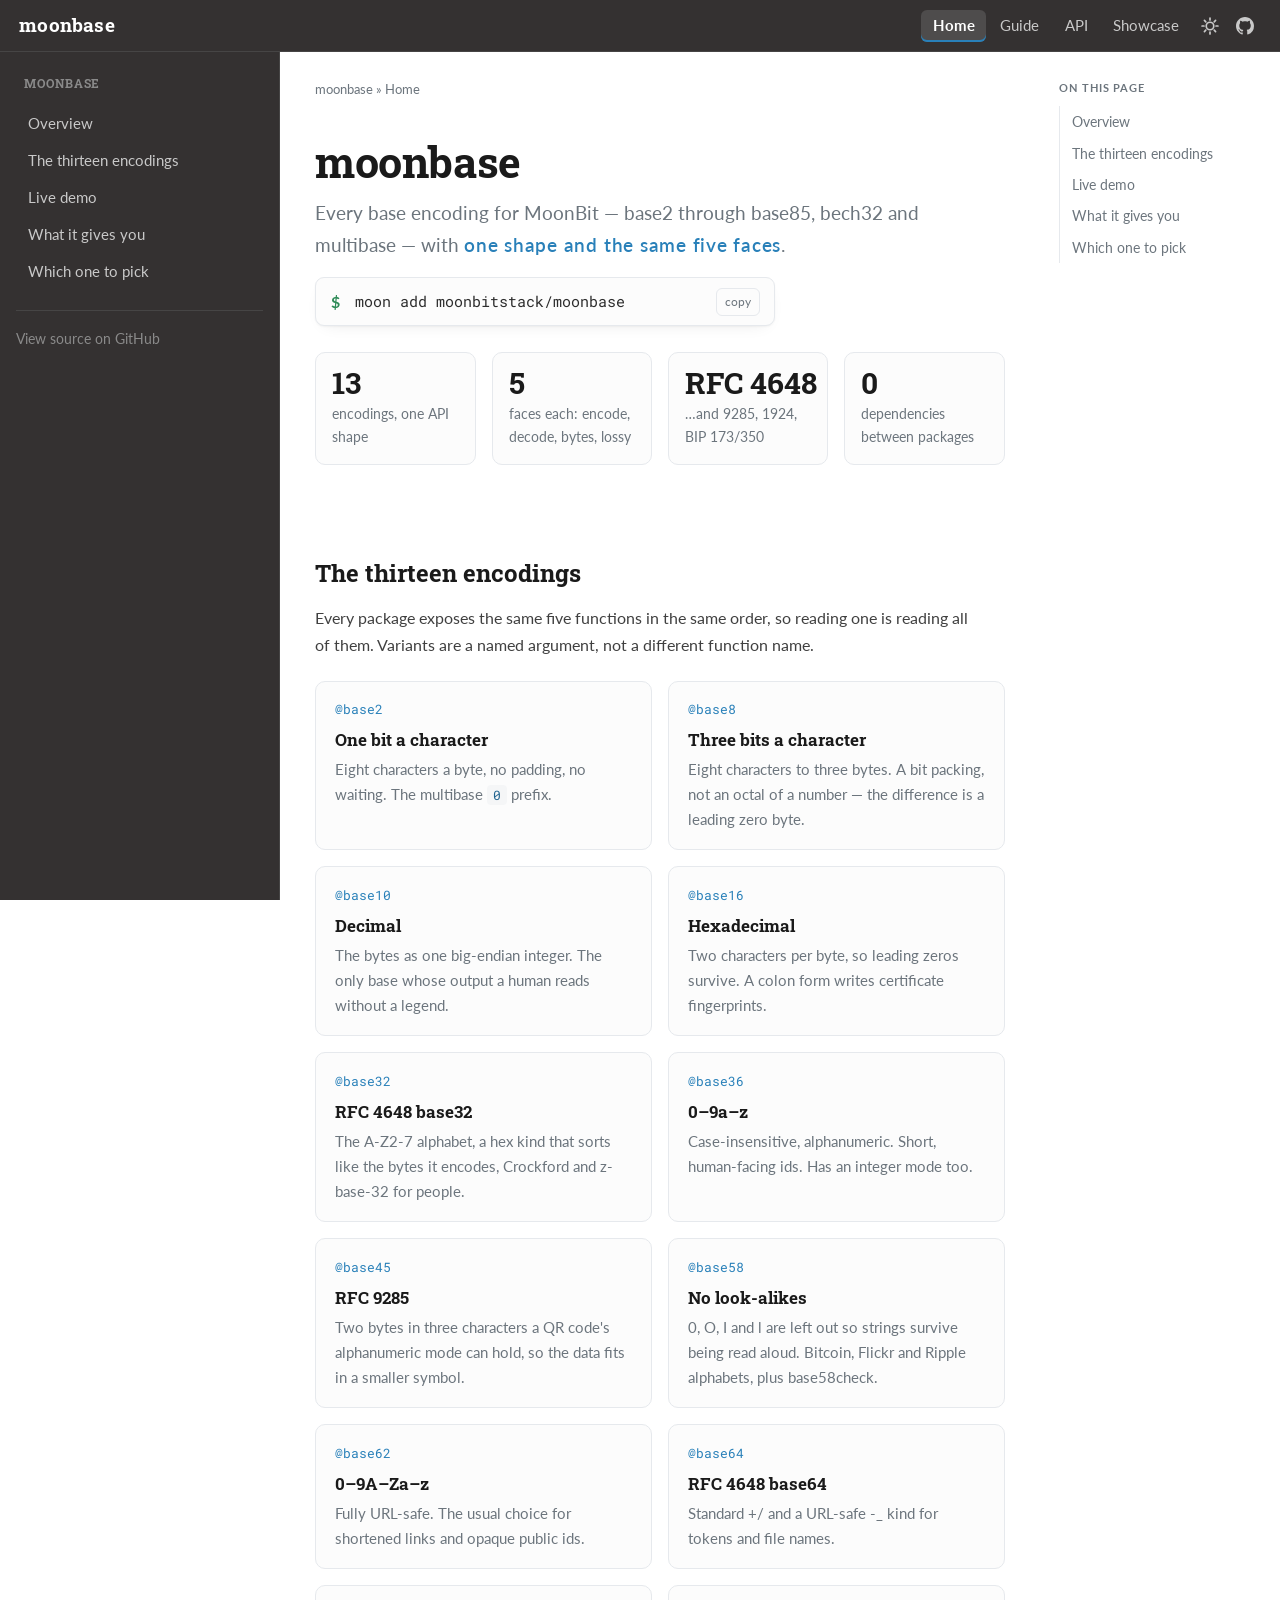
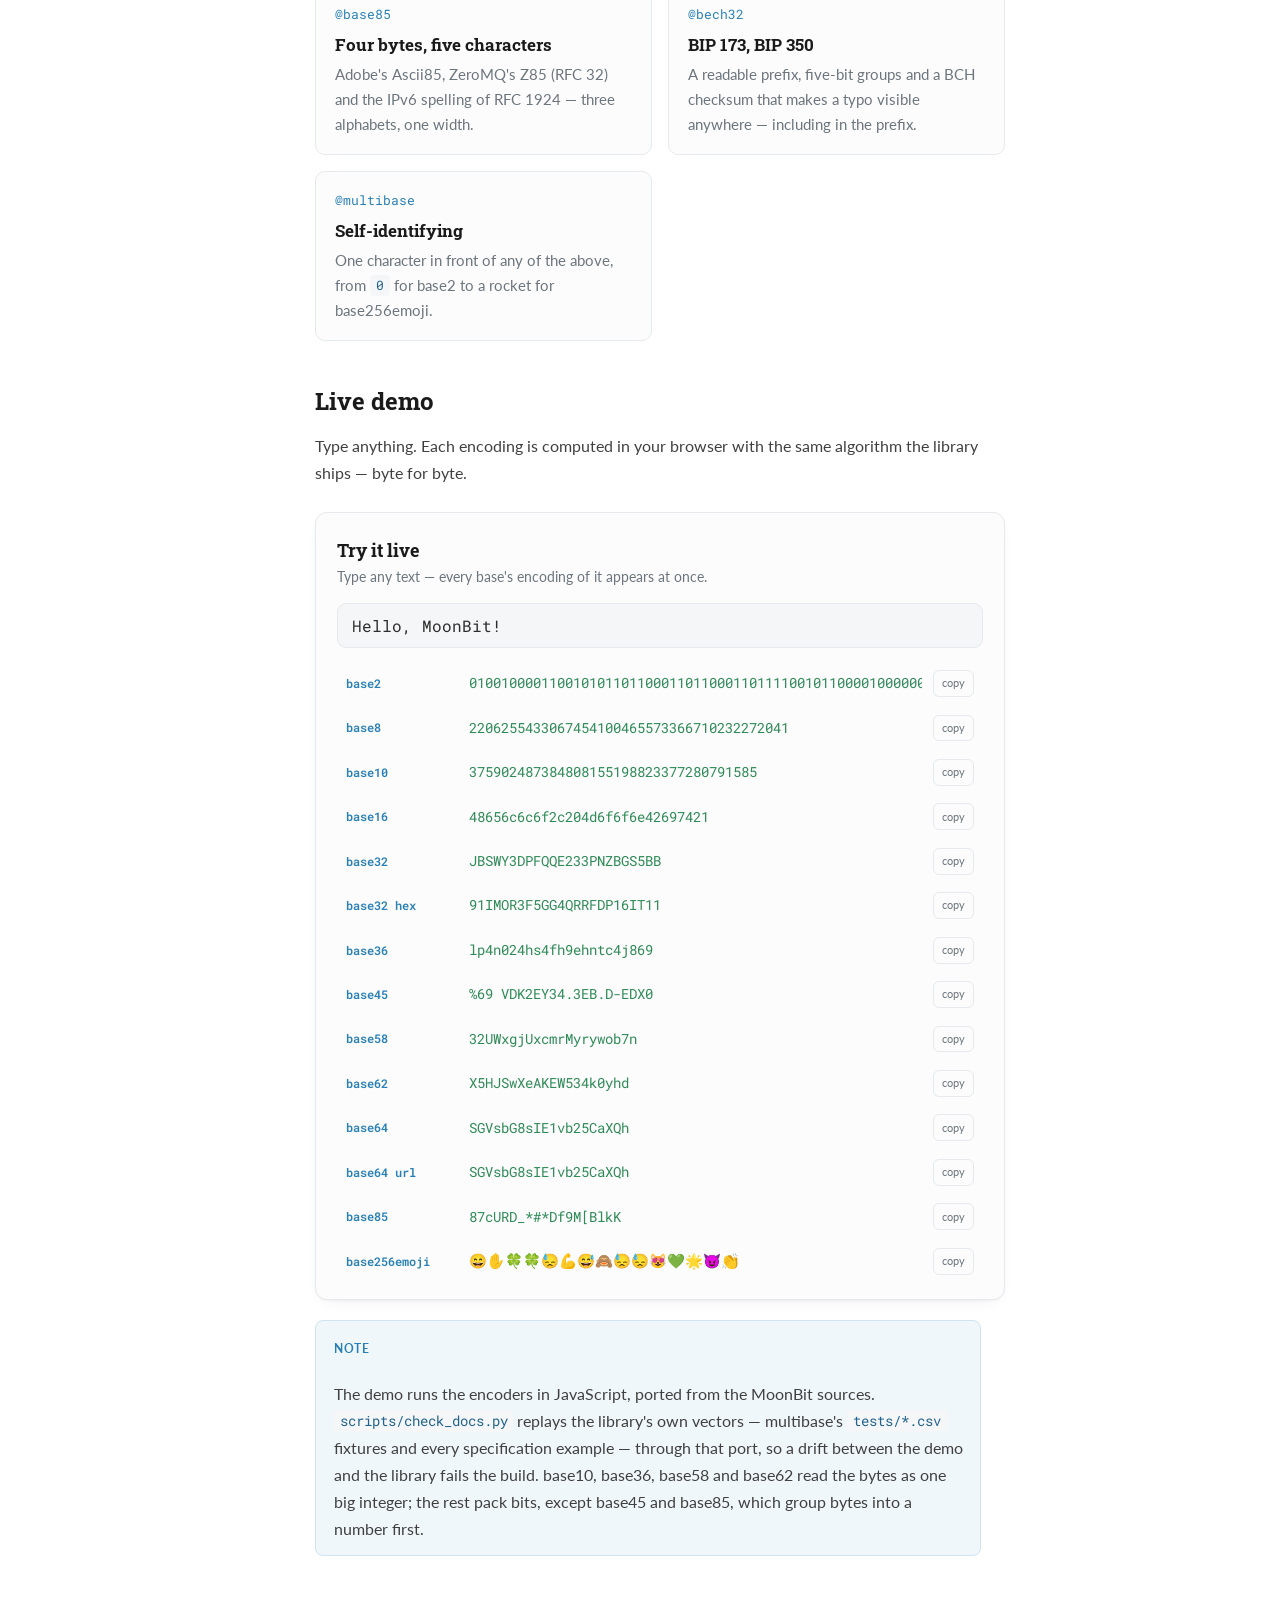
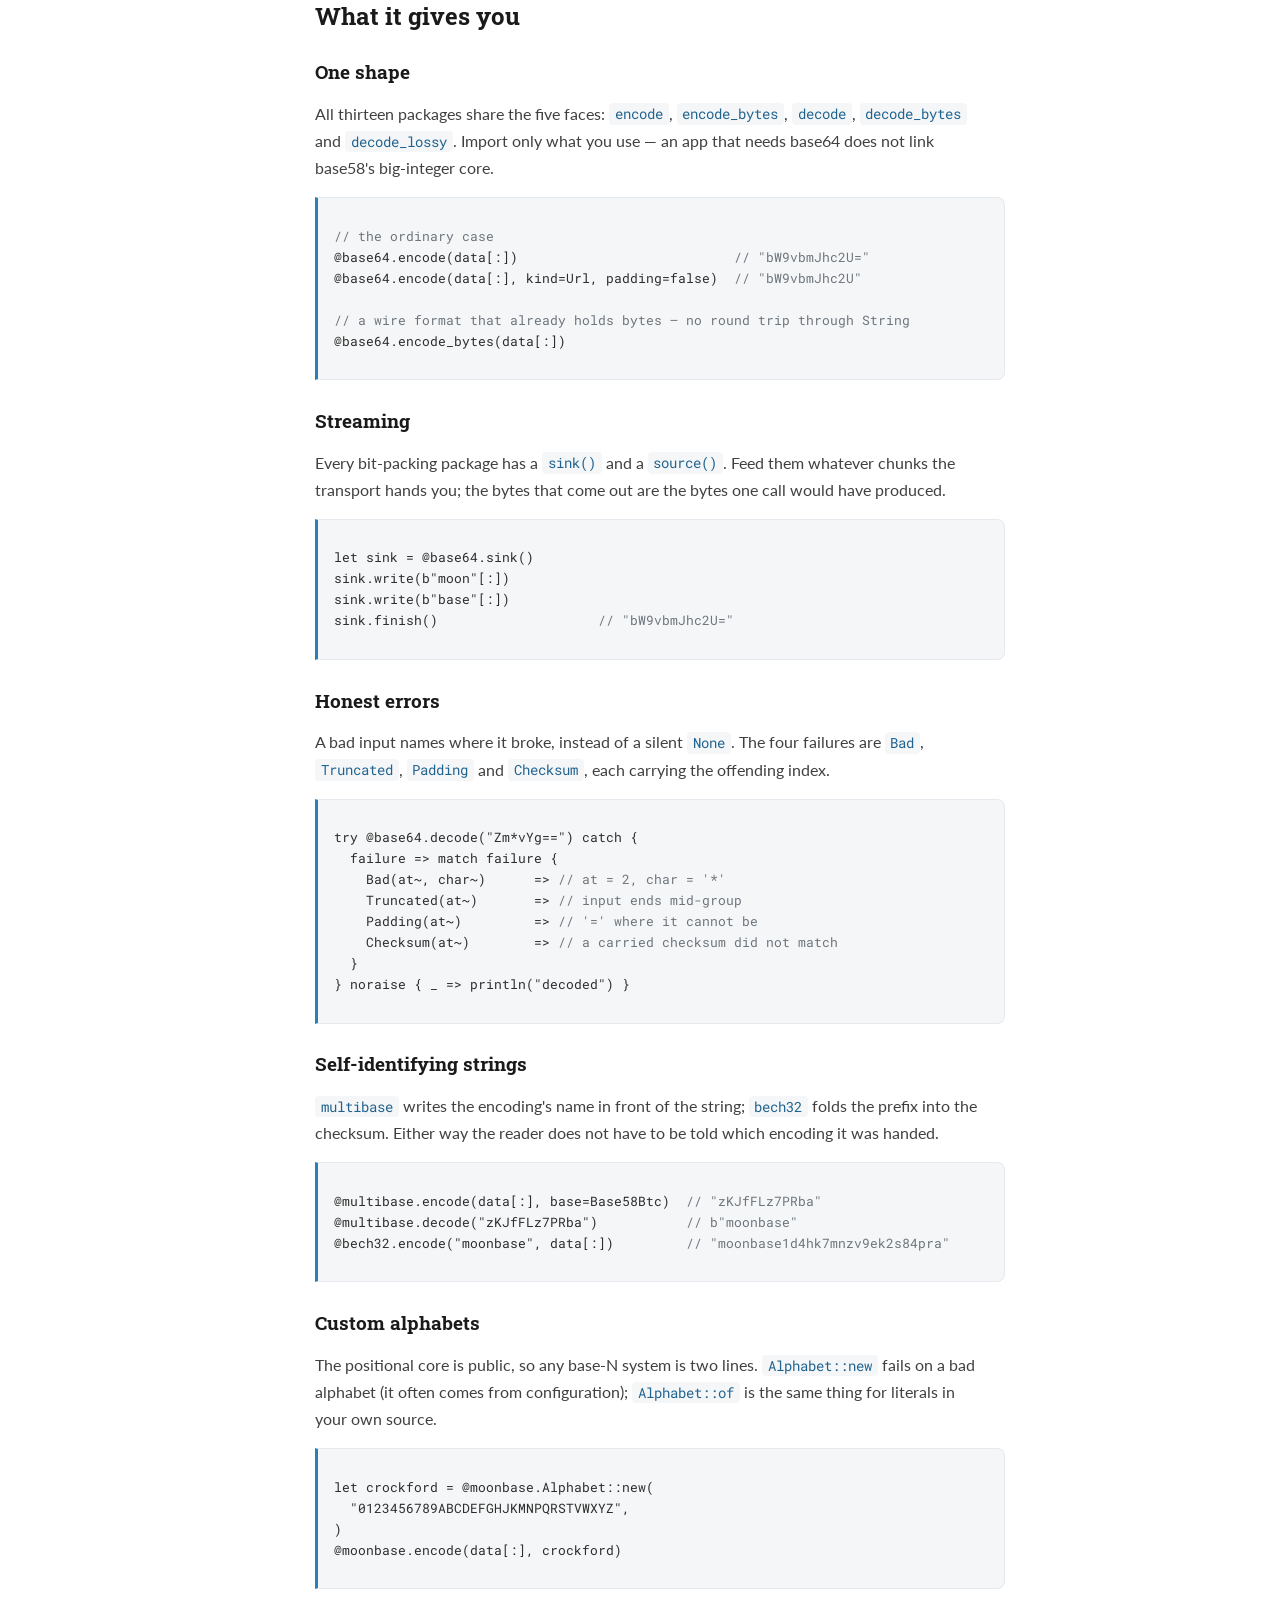
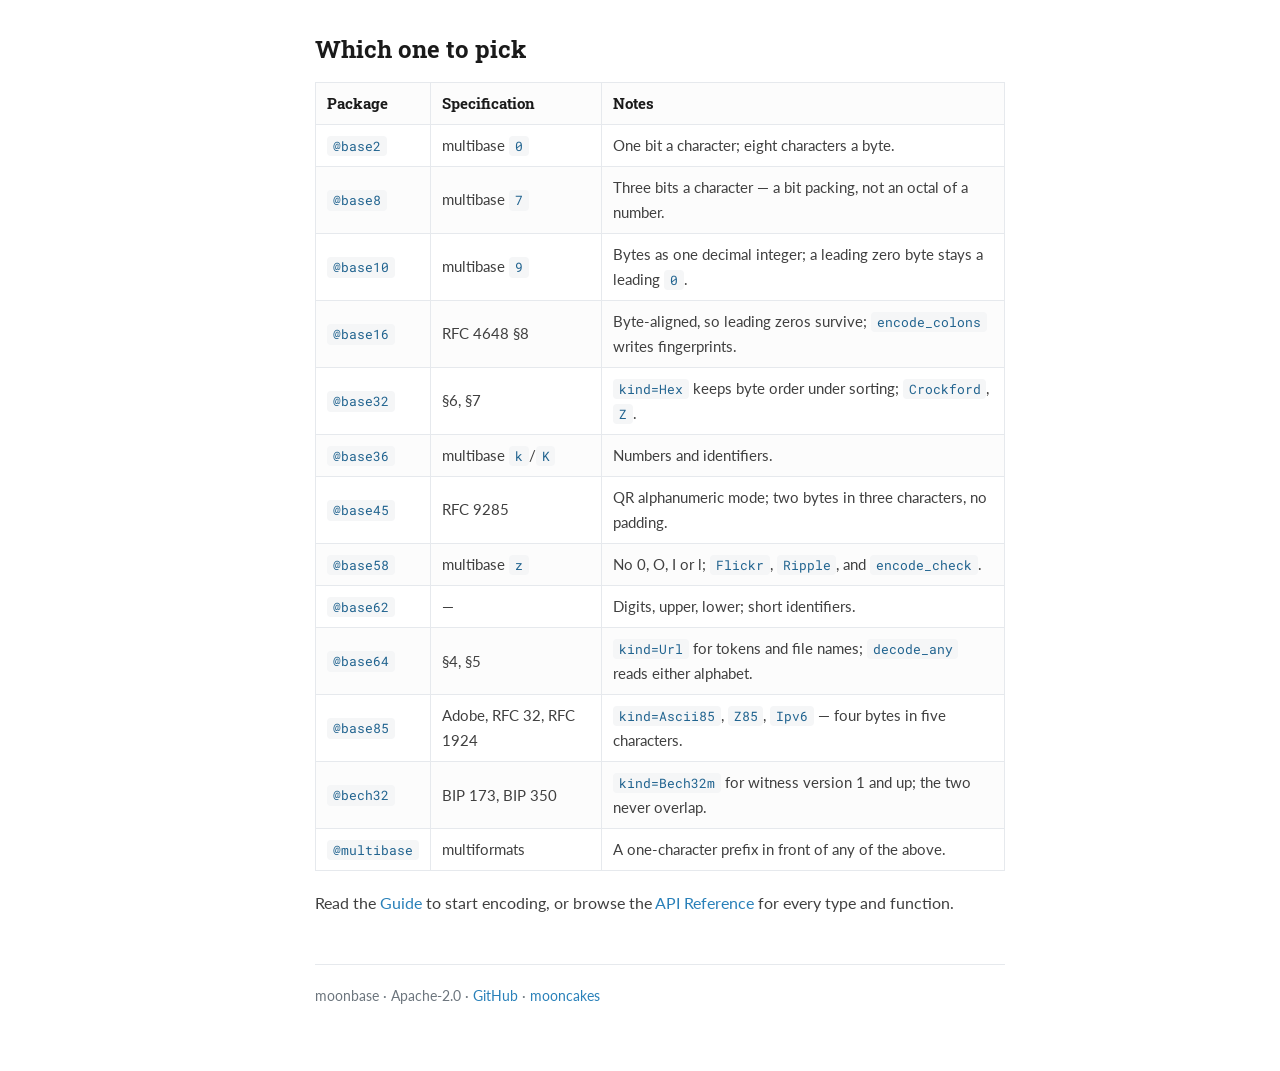
==== commit 743b0546: "docs: rebuild the site around thirteen encodings and pin it to the vectors The README table, the gui" ====
--- a/docs/index.html
+++ b/docs/index.html
@@ -4,7 +4,7 @@
 <meta charset="utf-8">
 <meta name="viewport" content="width=device-width, initial-scale=1">
 <title>moonbase — base encodings for MoonBit</title>
-<meta name="description" content="base16, base32, base36, base58, base62 and base64 for MoonBit, each with the same five faces.">
+<meta name="description" content="base2 through base85, bech32 and multibase for MoonBit, each with the same five faces.">
 <link rel="preconnect" href="https://fonts.googleapis.com">
 <link rel="preconnect" href="https://fonts.gstatic.com" crossorigin>
 <link href="https://fonts.googleapis.com/css2?family=Lato:wght@400;700&family=Roboto+Slab:wght@500;700&family=Roboto+Mono:wght@400;500&display=swap" rel="stylesheet">
@@ -30,7 +30,7 @@
     <p class="side-title">moonbase</p>
     <ul class="side-nav">
       <li><a href="#overview">Overview</a></li>
-      <li><a href="#encodings">The six encodings</a></li>
+      <li><a href="#encodings">The thirteen encodings</a></li>
       <li><a href="#demo">Live demo</a></li>
       <li><a href="#features">What it gives you</a></li>
       <li><a href="#table">Which one to pick</a></li>
@@ -42,32 +42,39 @@
     <main>
       <section class="hero" id="overview">
         <h1>moonbase</h1>
-        <p class="tagline">Six base encodings for MoonBit — base16, base32, base36, base58, base62 and
-        base64 — with <span class="enc-list">one shape and the same five faces</span>.</p>
+        <p class="tagline">Every base encoding for MoonBit — base2 through base85, bech32 and
+        multibase — with <span class="enc-list">one shape and the same five faces</span>.</p>
         <div class="install">
           <span class="prompt">$</span>
           <code>moon add moonbitstack/moonbase</code>
           <button class="copy" data-copy="moon add moonbitstack/moonbase">copy</button>
         </div>
         <div class="stats">
-          <div class="stat"><div class="n">6</div><div class="c">encodings, one API shape</div></div>
+          <div class="stat"><div class="n">13</div><div class="c">encodings, one API shape</div></div>
           <div class="stat"><div class="n">5</div><div class="c">faces each: encode, decode, bytes, lossy</div></div>
-          <div class="stat"><div class="n">RFC&nbsp;4648</div><div class="c">base16 / 32 / 64 spec</div></div>
+          <div class="stat"><div class="n">RFC&nbsp;4648</div><div class="c">…and 9285, 1924, BIP 173/350</div></div>
           <div class="stat"><div class="n">0</div><div class="c">dependencies between packages</div></div>
         </div>
       </section>
 
       <section id="encodings">
-        <h2>The six encodings</h2>
+        <h2>The thirteen encodings</h2>
         <p>Every package exposes the same five functions in the same order, so reading one is
         reading all of them. Variants are a named argument, not a different function name.</p>
         <div class="cards">
+          <div class="card"><span class="tag">@base2</span><h3>One bit a character</h3><p>Eight characters a byte, no padding, no waiting. The multibase <code>0</code> prefix.</p></div>
+          <div class="card"><span class="tag">@base8</span><h3>Three bits a character</h3><p>Eight characters to three bytes. A bit packing, not an octal of a number — the difference is a leading zero byte.</p></div>
+          <div class="card"><span class="tag">@base10</span><h3>Decimal</h3><p>The bytes as one big-endian integer. The only base whose output a human reads without a legend.</p></div>
           <div class="card"><span class="tag">@base16</span><h3>Hexadecimal</h3><p>Two characters per byte, so leading zeros survive. A colon form writes certificate fingerprints.</p></div>
-          <div class="card"><span class="tag">@base32</span><h3>RFC 4648 base32</h3><p>The A-Z2-7 alphabet, plus a hex kind that sorts like the bytes it encodes.</p></div>
+          <div class="card"><span class="tag">@base32</span><h3>RFC 4648 base32</h3><p>The A-Z2-7 alphabet, a hex kind that sorts like the bytes it encodes, Crockford and z-base-32 for people.</p></div>
           <div class="card"><span class="tag">@base36</span><h3>0–9a–z</h3><p>Case-insensitive, alphanumeric. Short, human-facing ids. Has an integer mode too.</p></div>
-          <div class="card"><span class="tag">@base58</span><h3>No look-alikes</h3><p>The base58 alphabet leaves out 0, O, I and l, so strings survive being read aloud. Leading zero bytes stay as leading 1s.</p></div>
+          <div class="card"><span class="tag">@base45</span><h3>RFC 9285</h3><p>Two bytes in three characters a QR code's alphanumeric mode can hold, so the data fits in a smaller symbol.</p></div>
+          <div class="card"><span class="tag">@base58</span><h3>No look-alikes</h3><p>0, O, I and l are left out so strings survive being read aloud. Bitcoin, Flickr and Ripple alphabets, plus base58check.</p></div>
           <div class="card"><span class="tag">@base62</span><h3>0–9A–Za–z</h3><p>Fully URL-safe. The usual choice for shortened links and opaque public ids.</p></div>
           <div class="card"><span class="tag">@base64</span><h3>RFC 4648 base64</h3><p>Standard +/ and a URL-safe -_ kind for tokens and file names.</p></div>
+          <div class="card"><span class="tag">@base85</span><h3>Four bytes, five characters</h3><p>Adobe's Ascii85, ZeroMQ's Z85 (RFC 32) and the IPv6 spelling of RFC 1924 — three alphabets, one width.</p></div>
+          <div class="card"><span class="tag">@bech32</span><h3>BIP 173, BIP 350</h3><p>A readable prefix, five-bit groups and a BCH checksum that makes a typo visible anywhere — including in the prefix.</p></div>
+          <div class="card"><span class="tag">@multibase</span><h3>Self-identifying</h3><p>One character in front of any of the above, from <code>0</code> for base2 to a rocket for base256emoji.</p></div>
         </div>
       </section>
 
@@ -83,17 +90,19 @@
         </div>
         <div class="callout">
           <span class="tag">Note</span>
-          <p>The demo runs the encoders in JavaScript, ported line-for-line from the MoonBit
-          sources and checked against <code>moon run</code> on every backend. base36, base58 and
-          base62 encode the text's UTF-8 bytes as one big integer; base16, base32 and base64 pack
-          the bits.</p>
+          <p>The demo runs the encoders in JavaScript, ported from the MoonBit sources.
+          <code>scripts/check_docs.py</code> replays the library's own vectors — multibase's
+          <code>tests/*.csv</code> fixtures and every specification example — through that port,
+          so a drift between the demo and the library fails the build. base10, base36, base58 and
+          base62 read the bytes as one big integer; the rest pack bits, except base45 and base85,
+          which group bytes into a number first.</p>
         </div>
       </section>
 
       <section id="features">
         <h2>What it gives you</h2>
         <h3>One shape</h3>
-        <p>All six packages share the five faces: <code>encode</code>, <code>encode_bytes</code>,
+        <p>All thirteen packages share the five faces: <code>encode</code>, <code>encode_bytes</code>,
         <code>decode</code>, <code>decode_bytes</code> and <code>decode_lossy</code>. Import only
         what you use — an app that needs base64 does not link base58's big-integer core.</p>
         <div class="example"><pre><code><span class="cmt">// the ordinary case</span>
@@ -102,6 +111,15 @@
 
 <span class="cmt">// a wire format that already holds bytes — no round trip through String</span>
 @base64.encode_bytes(data[:])</code></pre></div>
+
+        <h3>Streaming</h3>
+        <p>Every bit-packing package has a <code>sink()</code> and a <code>source()</code>. Feed
+        them whatever chunks the transport hands you; the bytes that come out are the bytes one
+        call would have produced.</p>
+        <div class="example"><pre><code>let sink = @base64.sink()
+sink.write(b"moon"[:])
+sink.write(b"base"[:])
+sink.finish()                    <span class="cmt">// "bW9vbmJhc2U="</span></code></pre></div>
 
         <h3>Honest errors</h3>
         <p>A bad input names where it broke, instead of a silent <code>None</code>. The four
@@ -116,6 +134,14 @@
   }
 } noraise { _ =&gt; println("decoded") }</code></pre></div>
 
+        <h3>Self-identifying strings</h3>
+        <p><code>multibase</code> writes the encoding's name in front of the string;
+        <code>bech32</code> folds the prefix into the checksum. Either way the reader does not
+        have to be told which encoding it was handed.</p>
+        <div class="example"><pre><code>@multibase.encode(data[:], base=Base58Btc)  <span class="cmt">// "zKJfFLz7PRba"</span>
+@multibase.decode("zKJfFLz7PRba")           <span class="cmt">// b"moonbase"</span>
+@bech32.encode("moonbase", data[:])         <span class="cmt">// "moonbase1d4hk7mnzv9ek2s84pra"</span></code></pre></div>
+
         <h3>Custom alphabets</h3>
         <p>The positional core is public, so any base-N system is two lines. <code>Alphabet::new</code>
         fails on a bad alphabet (it often comes from configuration); <code>Alphabet::of</code> is
@@ -131,12 +157,19 @@
         <table>
           <thead><tr><th>Package</th><th>Specification</th><th>Notes</th></tr></thead>
           <tbody>
+            <tr><td><code>@base2</code></td><td>multibase <code>0</code></td><td>One bit a character; eight characters a byte.</td></tr>
+            <tr><td><code>@base8</code></td><td>multibase <code>7</code></td><td>Three bits a character — a bit packing, not an octal of a number.</td></tr>
+            <tr><td><code>@base10</code></td><td>multibase <code>9</code></td><td>Bytes as one decimal integer; a leading zero byte stays a leading <code>0</code>.</td></tr>
             <tr><td><code>@base16</code></td><td>RFC 4648 §8</td><td>Byte-aligned, so leading zeros survive; <code>encode_colons</code> writes fingerprints.</td></tr>
-            <tr><td><code>@base32</code></td><td>§6, §7</td><td><code>kind=Hex</code> keeps byte order under sorting.</td></tr>
+            <tr><td><code>@base32</code></td><td>§6, §7</td><td><code>kind=Hex</code> keeps byte order under sorting; <code>Crockford</code>, <code>Z</code>.</td></tr>
             <tr><td><code>@base36</code></td><td>multibase <code>k</code>/<code>K</code></td><td>Numbers and identifiers.</td></tr>
-            <tr><td><code>@base58</code></td><td>multibase <code>z</code></td><td>No 0, O, I or l; leading zero bytes stay as leading 1.</td></tr>
+            <tr><td><code>@base45</code></td><td>RFC 9285</td><td>QR alphanumeric mode; two bytes in three characters, no padding.</td></tr>
+            <tr><td><code>@base58</code></td><td>multibase <code>z</code></td><td>No 0, O, I or l; <code>Flickr</code>, <code>Ripple</code>, and <code>encode_check</code>.</td></tr>
             <tr><td><code>@base62</code></td><td>—</td><td>Digits, upper, lower; short identifiers.</td></tr>
             <tr><td><code>@base64</code></td><td>§4, §5</td><td><code>kind=Url</code> for tokens and file names; <code>decode_any</code> reads either alphabet.</td></tr>
+            <tr><td><code>@base85</code></td><td>Adobe, RFC 32, RFC 1924</td><td><code>kind=Ascii85</code>, <code>Z85</code>, <code>Ipv6</code> — four bytes in five characters.</td></tr>
+            <tr><td><code>@bech32</code></td><td>BIP 173, BIP 350</td><td><code>kind=Bech32m</code> for witness version 1 and up; the two never overlap.</td></tr>
+            <tr><td><code>@multibase</code></td><td>multiformats</td><td>A one-character prefix in front of any of the above.</td></tr>
           </tbody>
         </table>
         <p>Read the <a href="guide.html">Guide</a> to start encoding, or browse the
@@ -154,13 +187,14 @@
     <p class="toc-title">On this page</p>
     <ul class="toc-nav">
       <li><a href="#overview">Overview</a></li>
-      <li><a href="#encodings">The six encodings</a></li>
+      <li><a href="#encodings">The thirteen encodings</a></li>
       <li><a href="#demo">Live demo</a></li>
       <li><a href="#features">What it gives you</a></li>
       <li><a href="#table">Which one to pick</a></li>
     </ul>
   </aside>
 </div>
+<script src="assets/codecs.js"></script>
 <script src="assets/site.js"></script>
 </body>
 </html>
--- a/docs/assets/style.css
+++ b/docs/assets/style.css
@@ -448,7 +448,7 @@
   border: 1px solid var(--line); background: var(--bg); color: var(--ink);
 }
 .viz-controls input[type="text"] { font-family: "Roboto Mono", monospace; min-width: 240px; }
-.viz { display: grid; gap: .8rem; margin: 1rem 0; }
+.viz { display: grid; grid-template-columns: minmax(0, 1fr); gap: .8rem; margin: 1rem 0; }
 .viz-step {
   background: var(--panel); border: 1px solid var(--line);
   border-radius: 9px; padding: .7rem .9rem;
@@ -502,3 +502,5 @@
   main > h1 { font-size: 1.7rem; }
   .top-nav a:not(.active):not(.github) { display: none; }
 }
+
+html, button, input, textarea, select { font-variant-ligatures: no-contextual; }
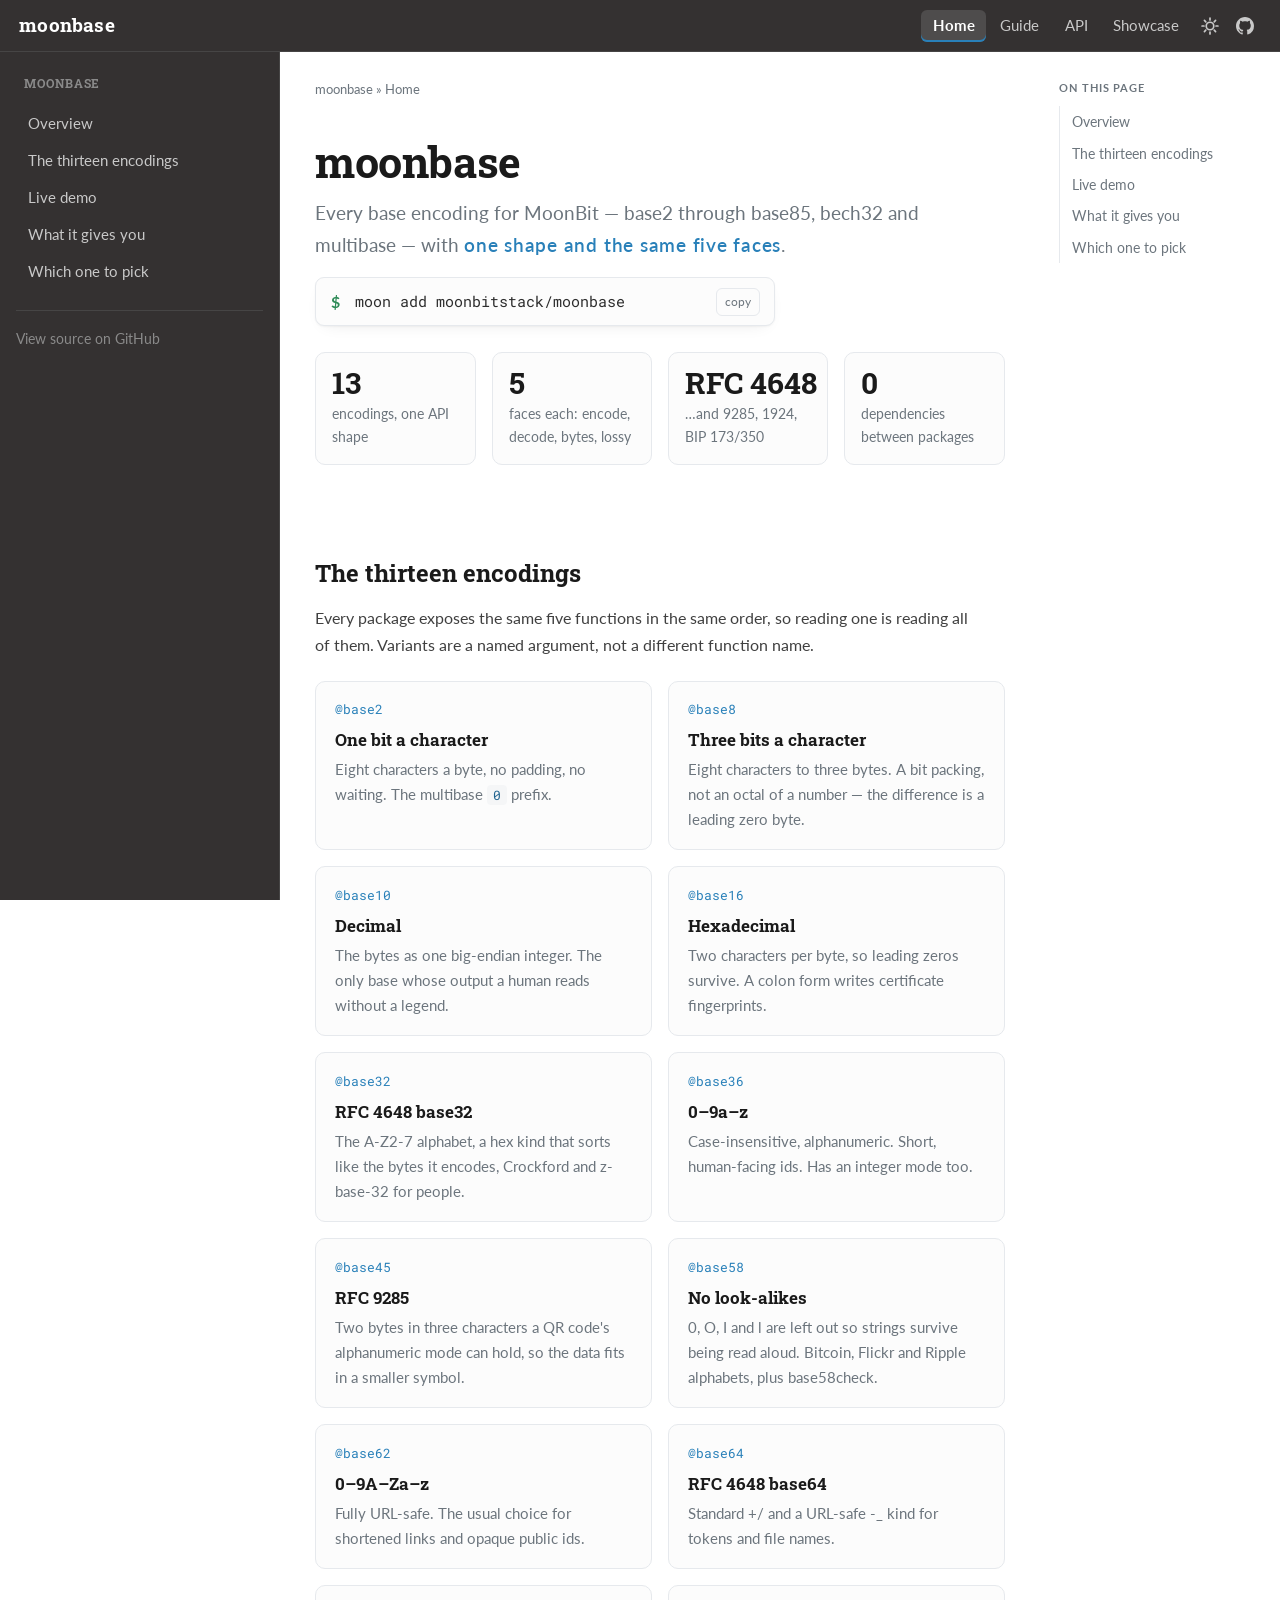
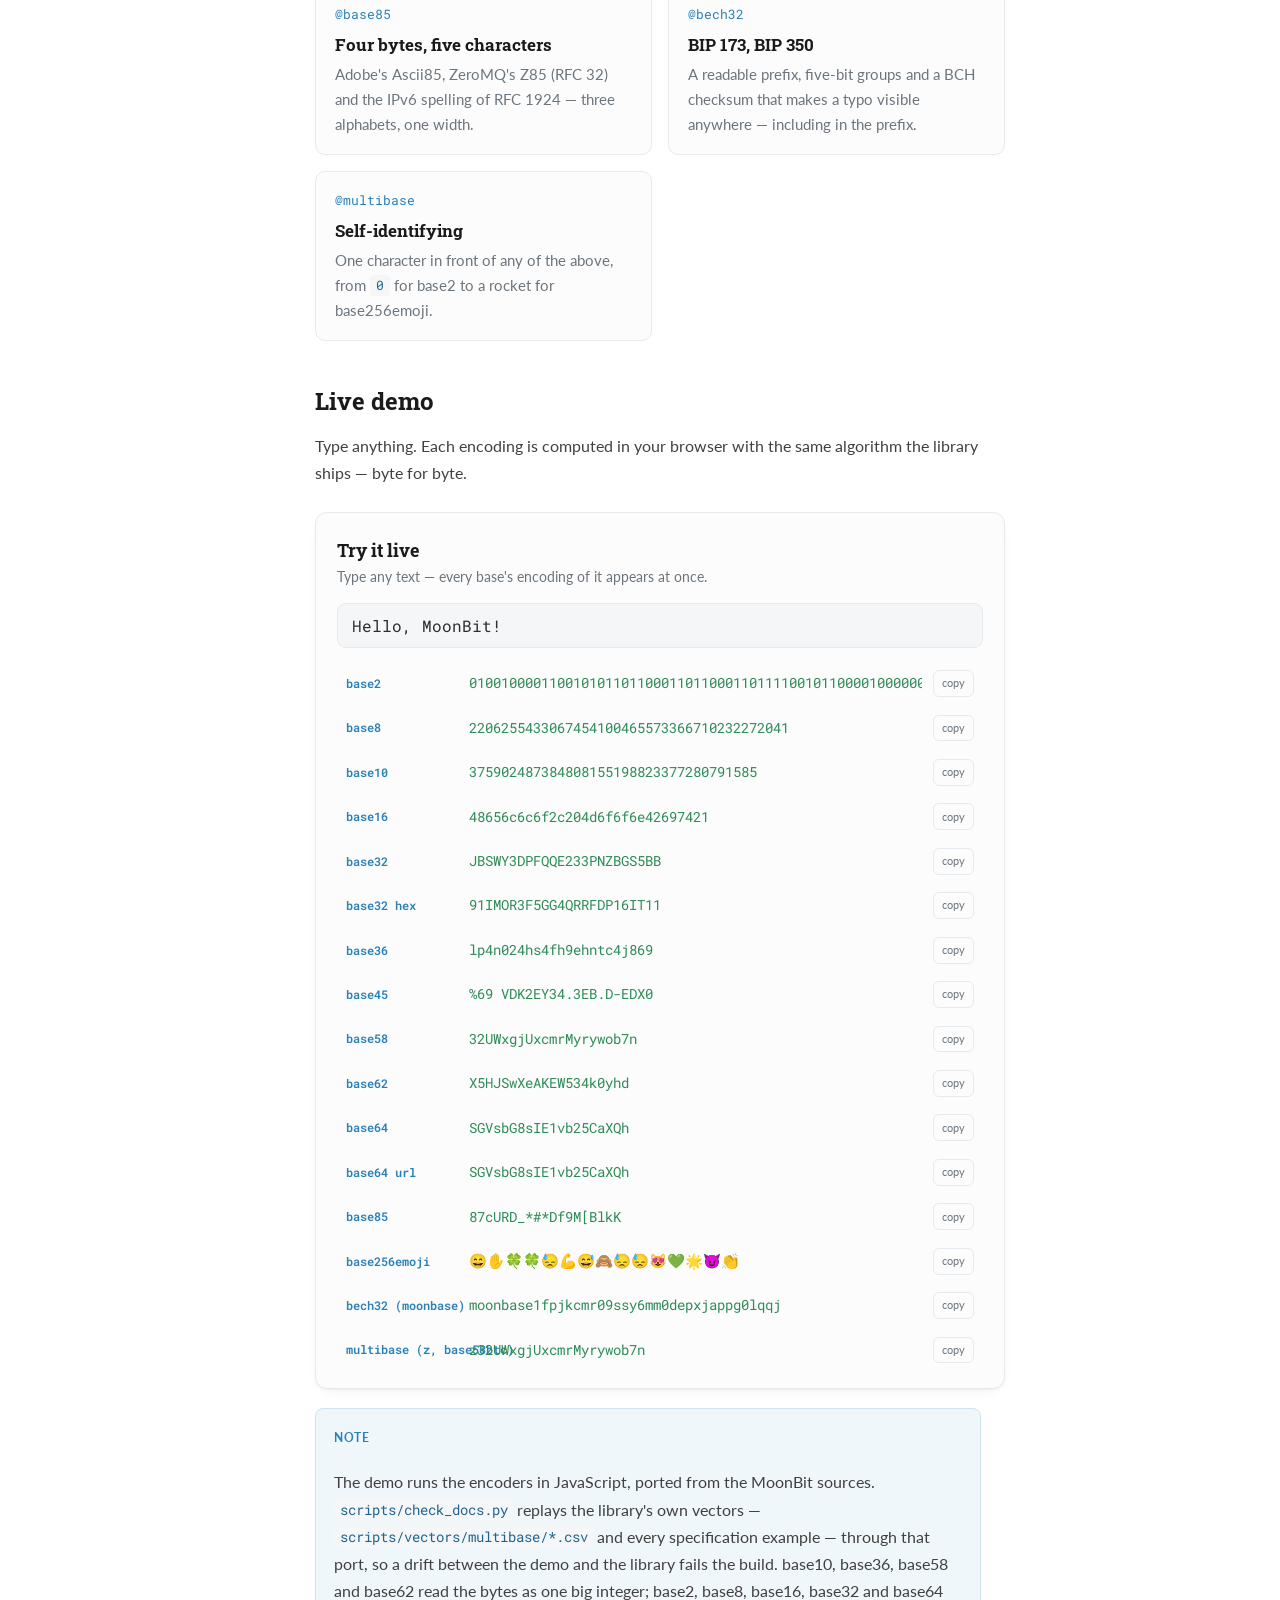
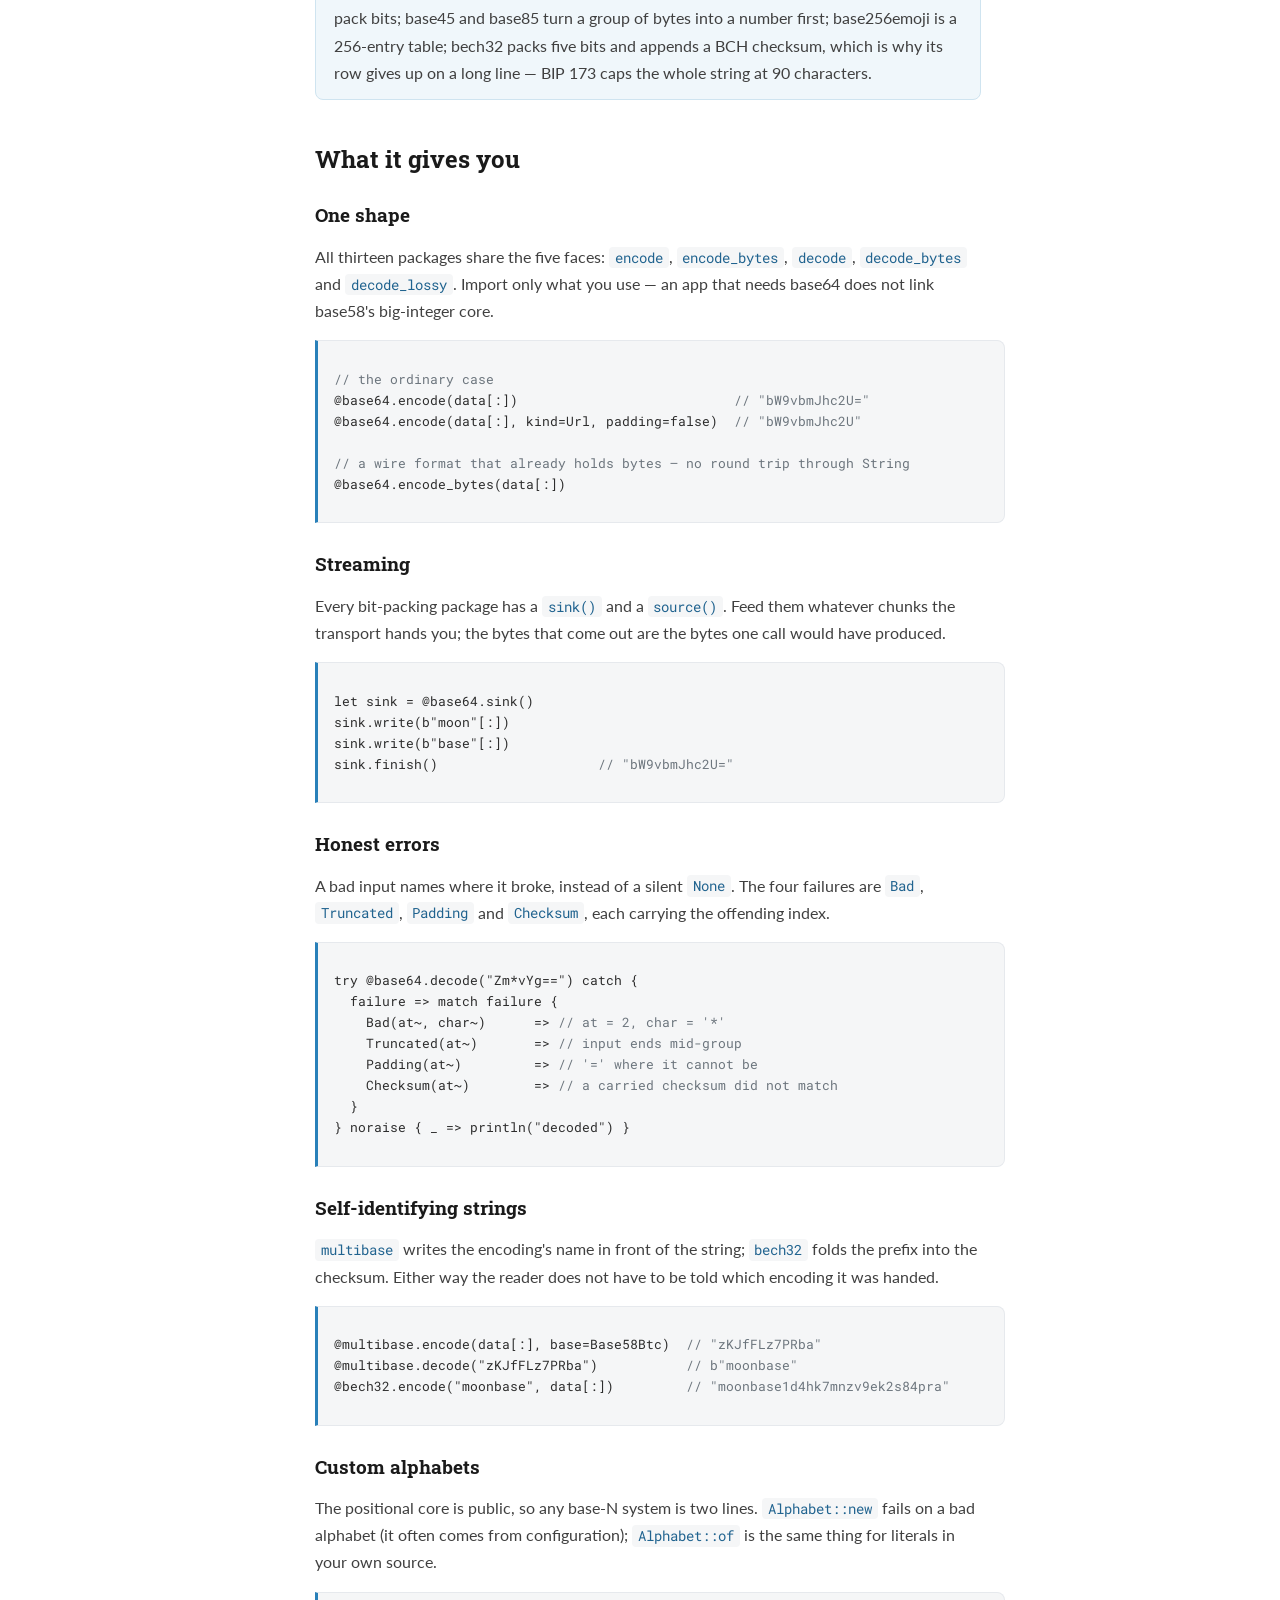
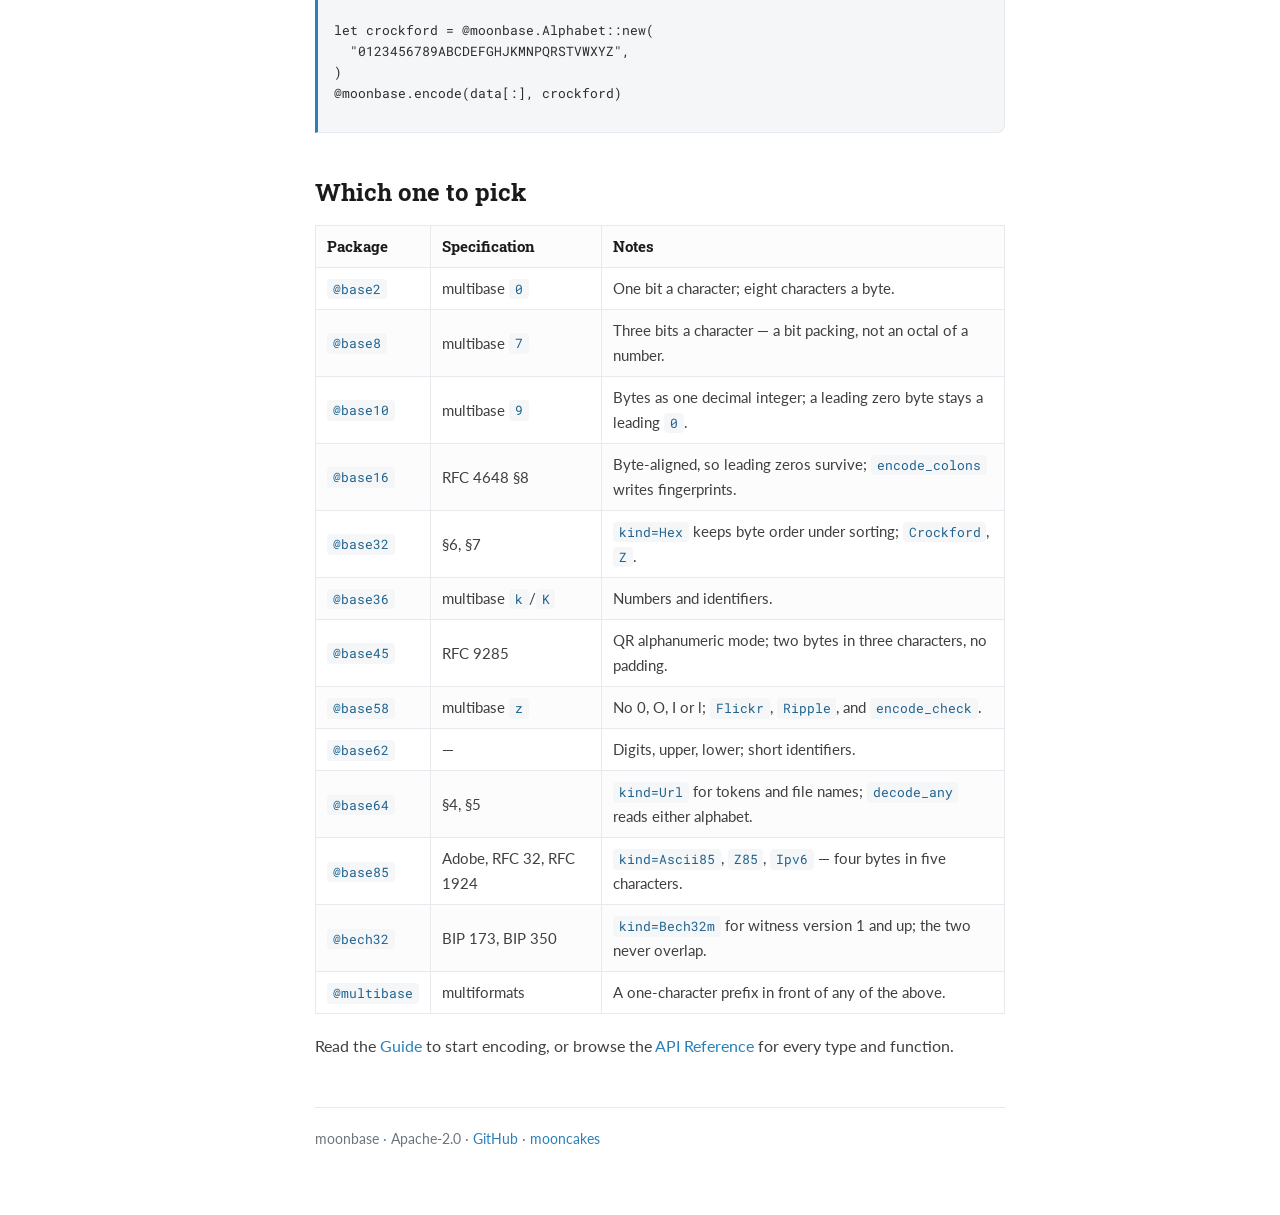
==== commit 1e51ef94: "docs(site): the playground lists all thirteen, and bech32 keeps its limit Two gaps between the demo " ====
--- a/docs/index.html
+++ b/docs/index.html
@@ -91,11 +91,14 @@
         <div class="callout">
           <span class="tag">Note</span>
           <p>The demo runs the encoders in JavaScript, ported from the MoonBit sources.
-          <code>scripts/check_docs.py</code> replays the library's own vectors — multibase's
-          <code>tests/*.csv</code> fixtures and every specification example — through that port,
-          so a drift between the demo and the library fails the build. base10, base36, base58 and
-          base62 read the bytes as one big integer; the rest pack bits, except base45 and base85,
-          which group bytes into a number first.</p>
+          <code>scripts/check_docs.py</code> replays the library's own vectors —
+          <code>scripts/vectors/multibase/*.csv</code> and every specification example — through
+          that port, so a drift between the demo and the library fails the build. base10, base36,
+          base58 and base62 read the bytes as one big integer; base2, base8, base16, base32 and
+          base64 pack bits; base45 and base85 turn a group of bytes into a number first;
+          base256emoji is a 256-entry table; bech32 packs five bits and appends a BCH checksum,
+          which is why its row gives up on a long line — BIP 173 caps the whole string at 90
+          characters.</p>
         </div>
       </section>
 
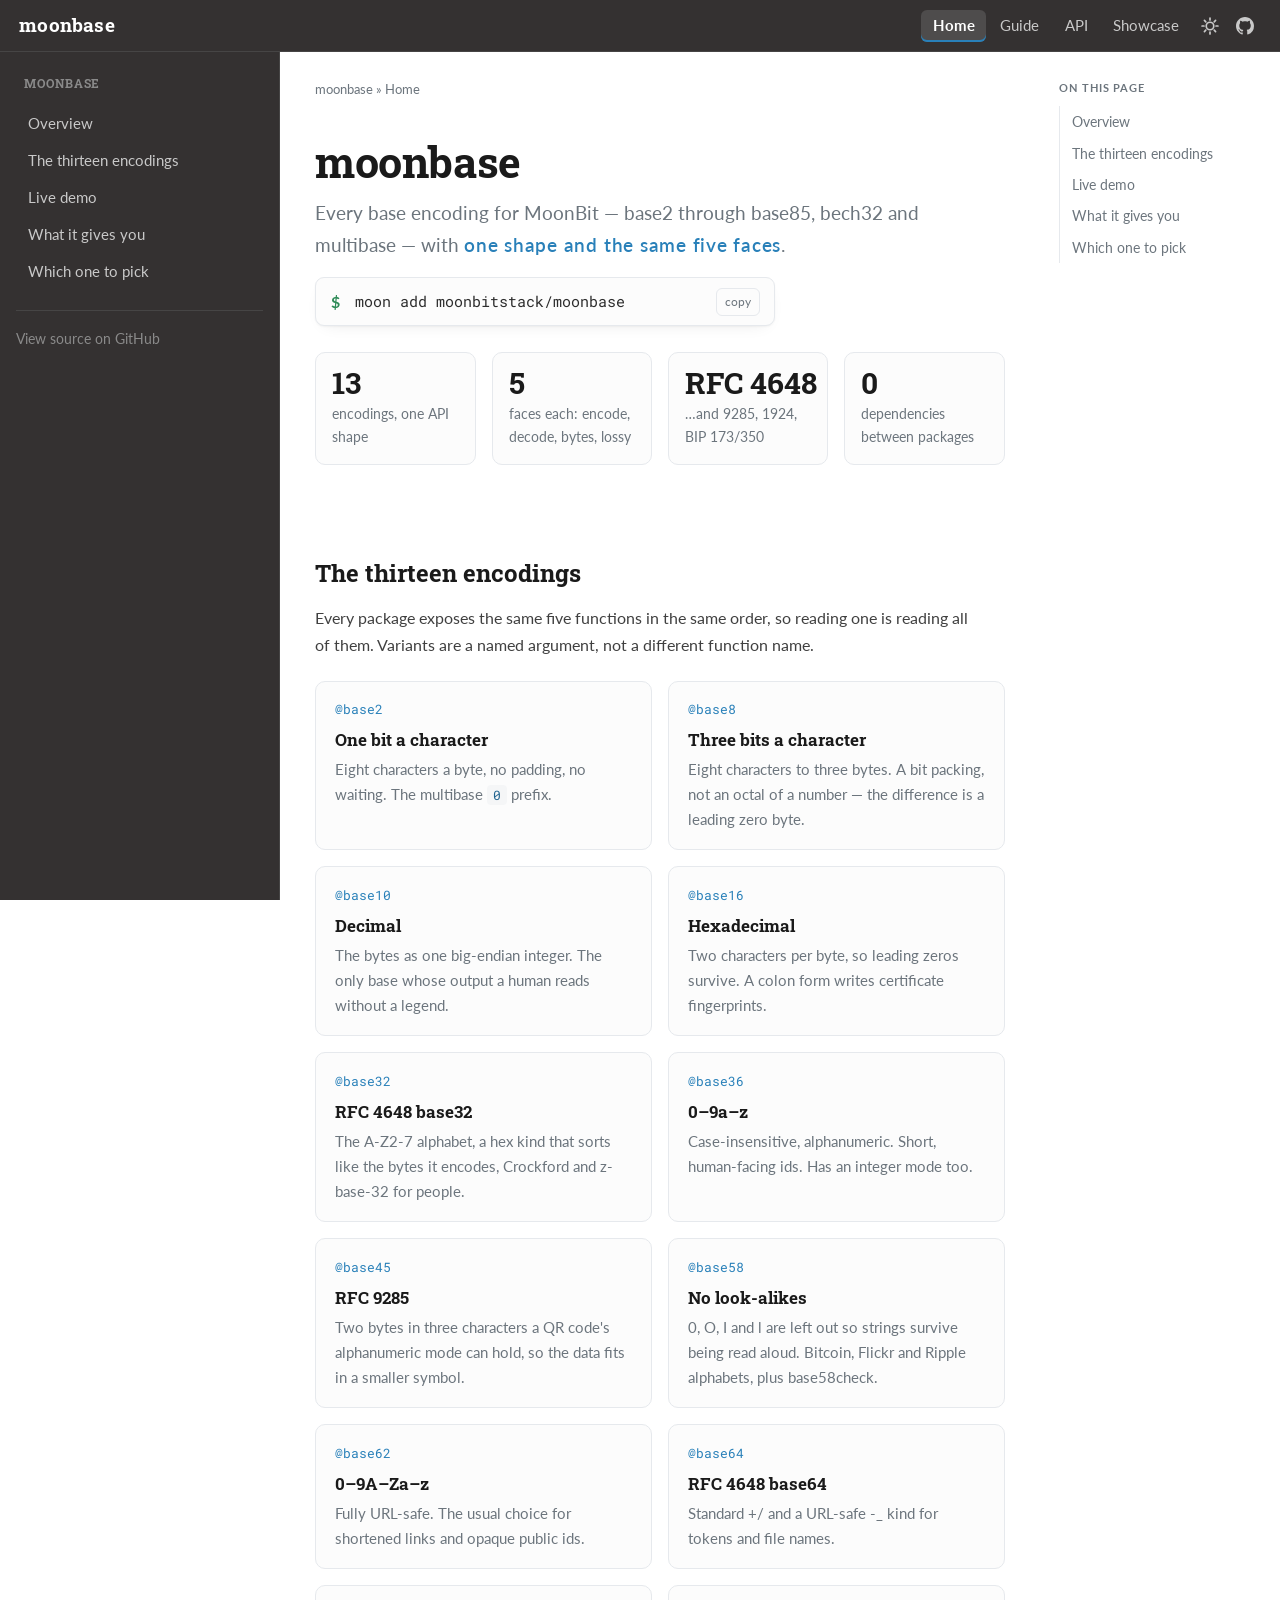
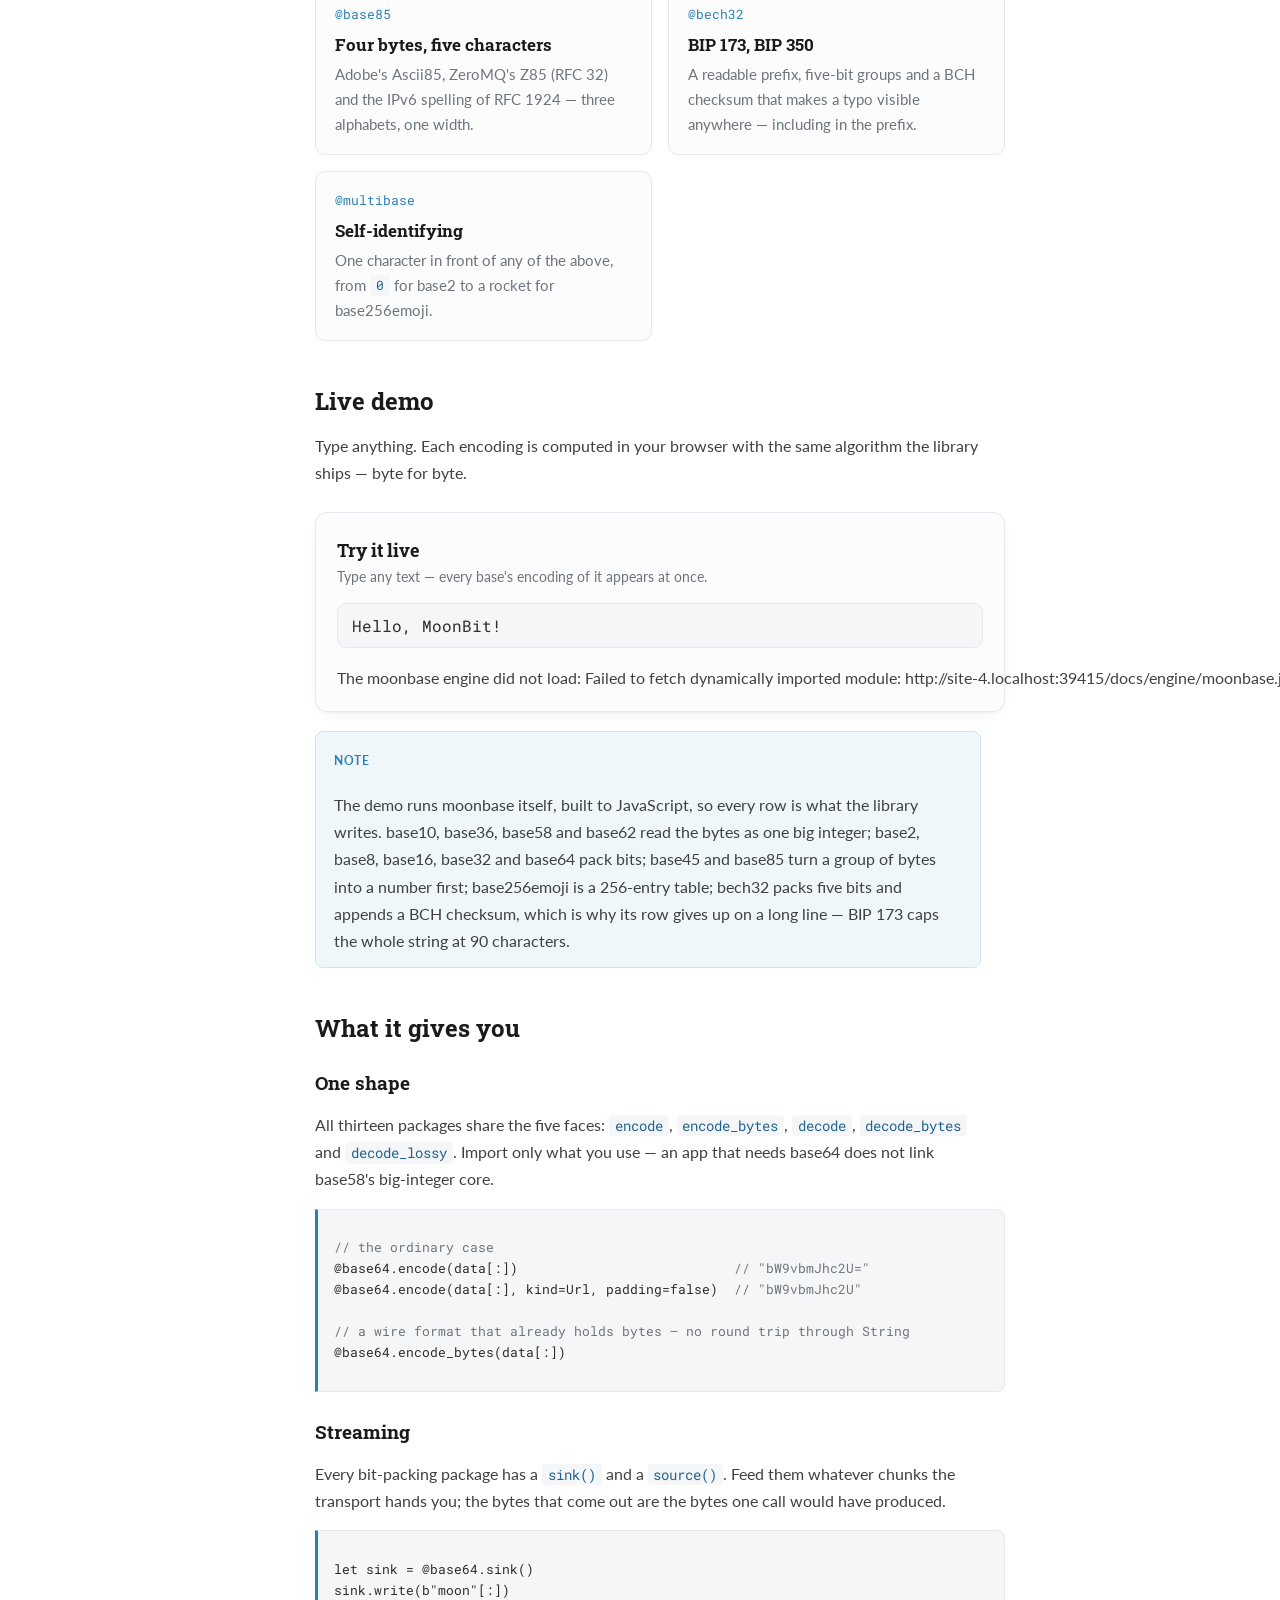
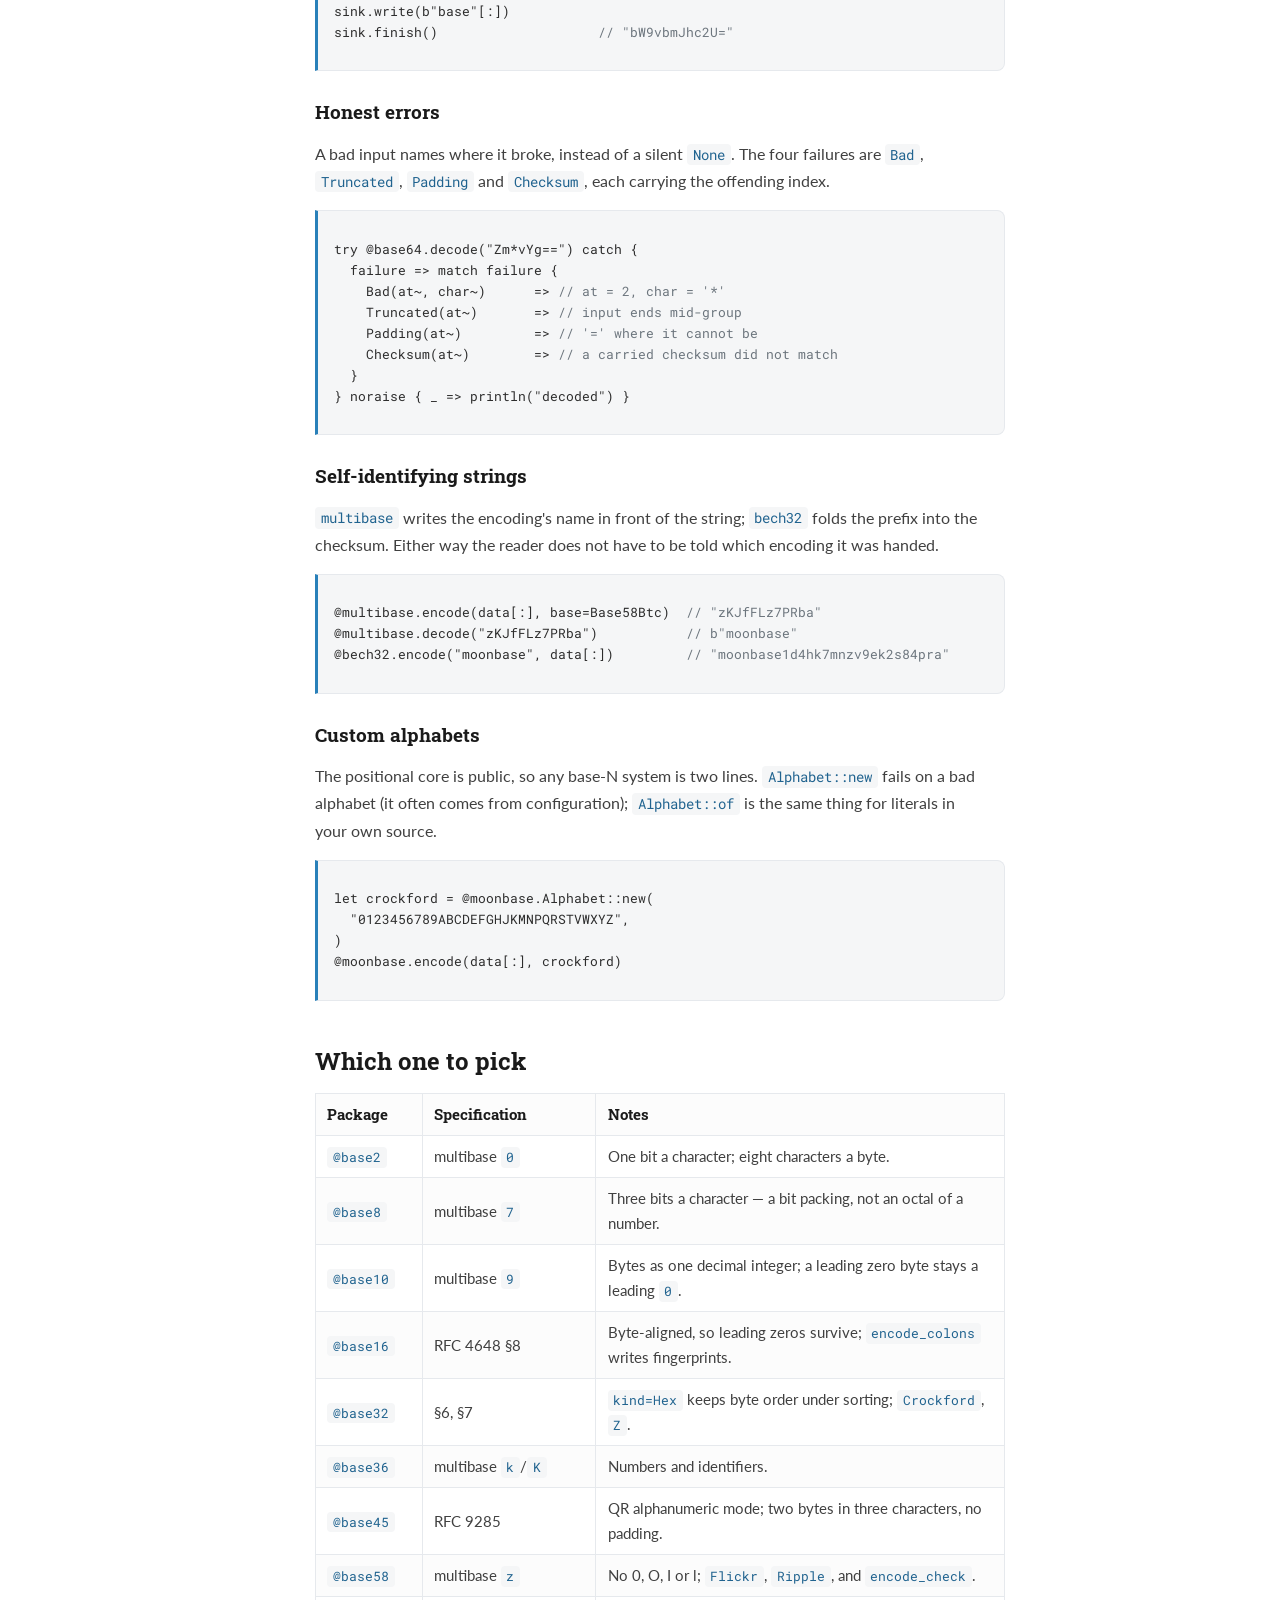
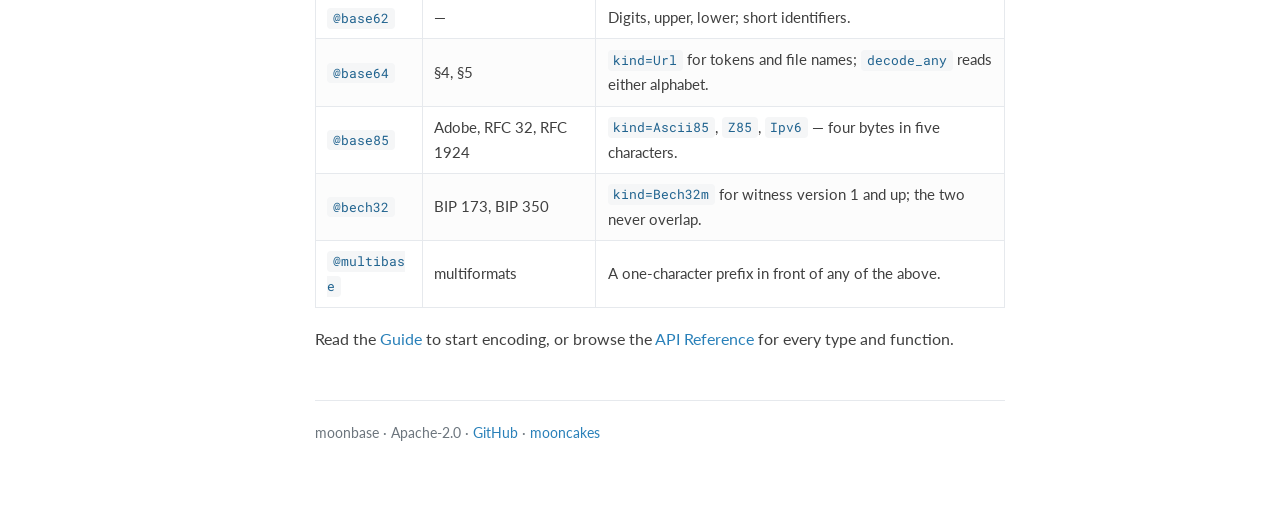
==== commit 0ea70644: "docs(moonbase): the playground and the showcase run moonbase built to JavaScript, labels share one c" ====
--- a/docs/index.html
+++ b/docs/index.html
@@ -90,10 +90,8 @@
         </div>
         <div class="callout">
           <span class="tag">Note</span>
-          <p>The demo runs the encoders in JavaScript, ported from the MoonBit sources.
-          <code>scripts/check_docs.py</code> replays the library's own vectors —
-          <code>scripts/vectors/multibase/*.csv</code> and every specification example — through
-          that port, so a drift between the demo and the library fails the build. base10, base36,
+          <p>The demo runs moonbase itself, built to JavaScript, so every row is what the
+          library writes. base10, base36,
           base58 and base62 read the bytes as one big integer; base2, base8, base16, base32 and
           base64 pack bits; base45 and base85 turn a group of bytes into a number first;
           base256emoji is a 256-entry table; bech32 packs five bits and appends a BCH checksum,
@@ -197,7 +195,7 @@
     </ul>
   </aside>
 </div>
-<script src="assets/codecs.js"></script>
+<script src="assets/engine.js"></script>
 <script src="assets/site.js"></script>
 </body>
 </html>
--- a/docs/assets/style.css
+++ b/docs/assets/style.css
@@ -408,16 +408,21 @@
   border: 1px solid var(--line); border-radius: 9px; padding: .7rem .9rem; outline: none;
 }
 .pg input:focus { border-color: var(--accent); box-shadow: 0 0 0 3px color-mix(in oklab, var(--accent) 22%, transparent); }
-.pg-rows { margin-top: 1rem; display: grid; gap: .4rem; }
+/* the rows share one grid, so every label column is as wide as the longest
+   label and the values start on one line */
+.pg-rows {
+  margin-top: 1rem; display: grid; gap: .4rem .7rem;
+  grid-template-columns: max-content minmax(0, 1fr) auto;
+}
 .pg-row {
-  display: grid; grid-template-columns: 112px 1fr auto; align-items: center; gap: .7rem;
-  padding: .35rem .55rem; border-radius: 8px;
+  display: grid; grid-column: 1 / -1; grid-template-columns: subgrid;
+  align-items: center; padding: .35rem .55rem; border-radius: 8px;
 }
 .pg-row:hover { background: var(--code-bg); }
 .pg-row .lbl { font-family: "Roboto Mono", monospace; font-size: .78rem; color: var(--accent); font-weight: 600; white-space: nowrap; }
 .pg-row .val {
   font-family: "Roboto Mono", monospace; font-size: .9rem; color: var(--out);
-  overflow-x: auto; white-space: nowrap; scrollbar-width: thin; min-width: 0;
+  overflow-x: auto; white-space: nowrap; min-width: 0;
 }
 .pg-row .copy { font-size: .68rem; }
 
@@ -486,7 +491,8 @@
 
 @media (width <= 860px) {
   .rtd-wrap { grid-template-columns: minmax(0, 1fr); }
-  .pg-row { grid-template-columns: 92px minmax(0, 1fr) auto; }
+  .pg-rows { grid-template-columns: minmax(0, 6.5rem) minmax(0, 1fr) auto; }
+  .pg-row .lbl { white-space: normal; }
   .cards { grid-template-columns: minmax(0, 1fr); }
   .rtd-side {
     position: static; height: auto; border-right: none;
@@ -500,7 +506,17 @@
   .hero h1 { font-size: 2.1rem; }
   .pg-row .lbl { font-size: .72rem; }
   main > h1 { font-size: 1.7rem; }
-  .top-nav a:not(.active):not(.github) { display: none; }
+  .top-nav { gap: 0; }
+  .top-nav a { padding: 0 .4rem; font-size: .82rem; }
+}
+
+@media (width <= 480px) {
+  .rtd-top { flex-wrap: wrap; height: auto; padding: .45rem .9rem; row-gap: .25rem; }
+  .top-nav { margin-left: 0; width: 100%; justify-content: space-between; }
 }
 
 html, button, input, textarea, select { font-variant-ligatures: no-contextual; }
+
+/* a long token in running text (a bech32 string, a hash) breaks instead of
+   widening the page */
+p code, li code, td code { overflow-wrap: anywhere; }
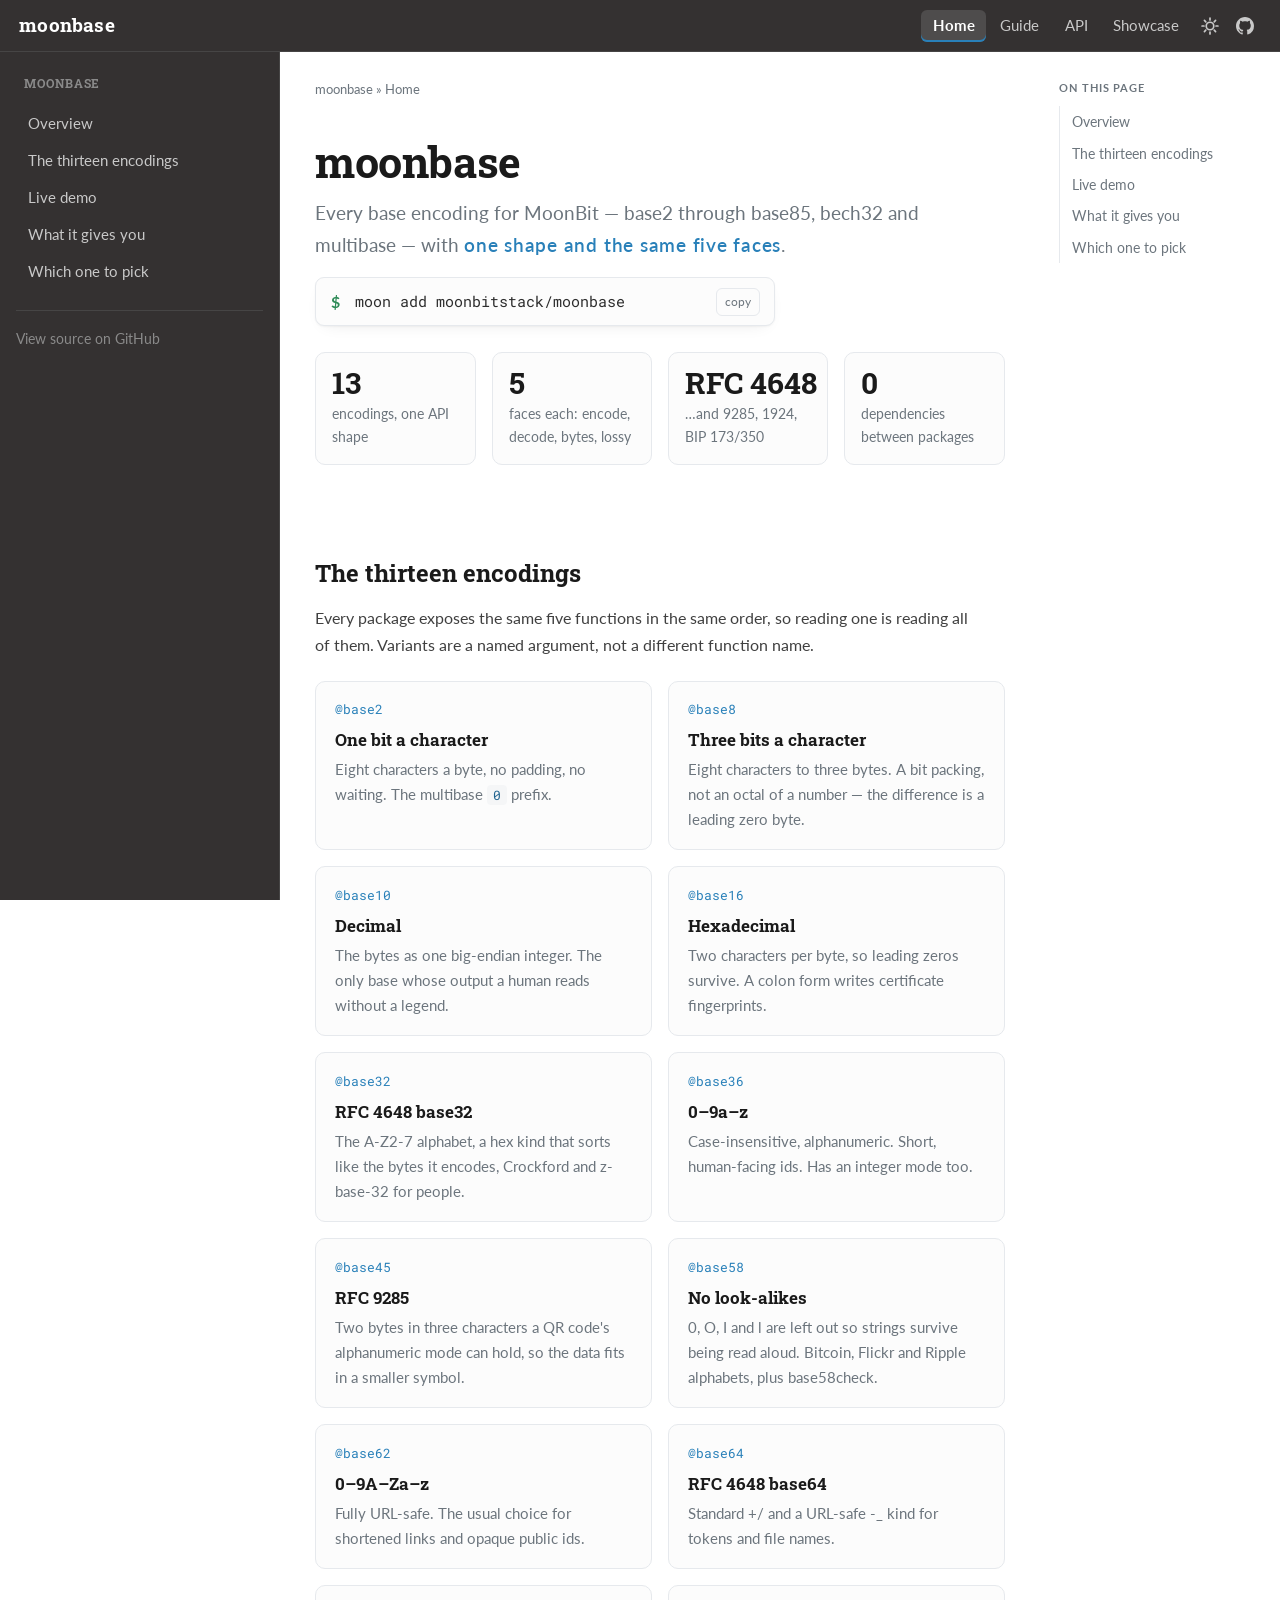
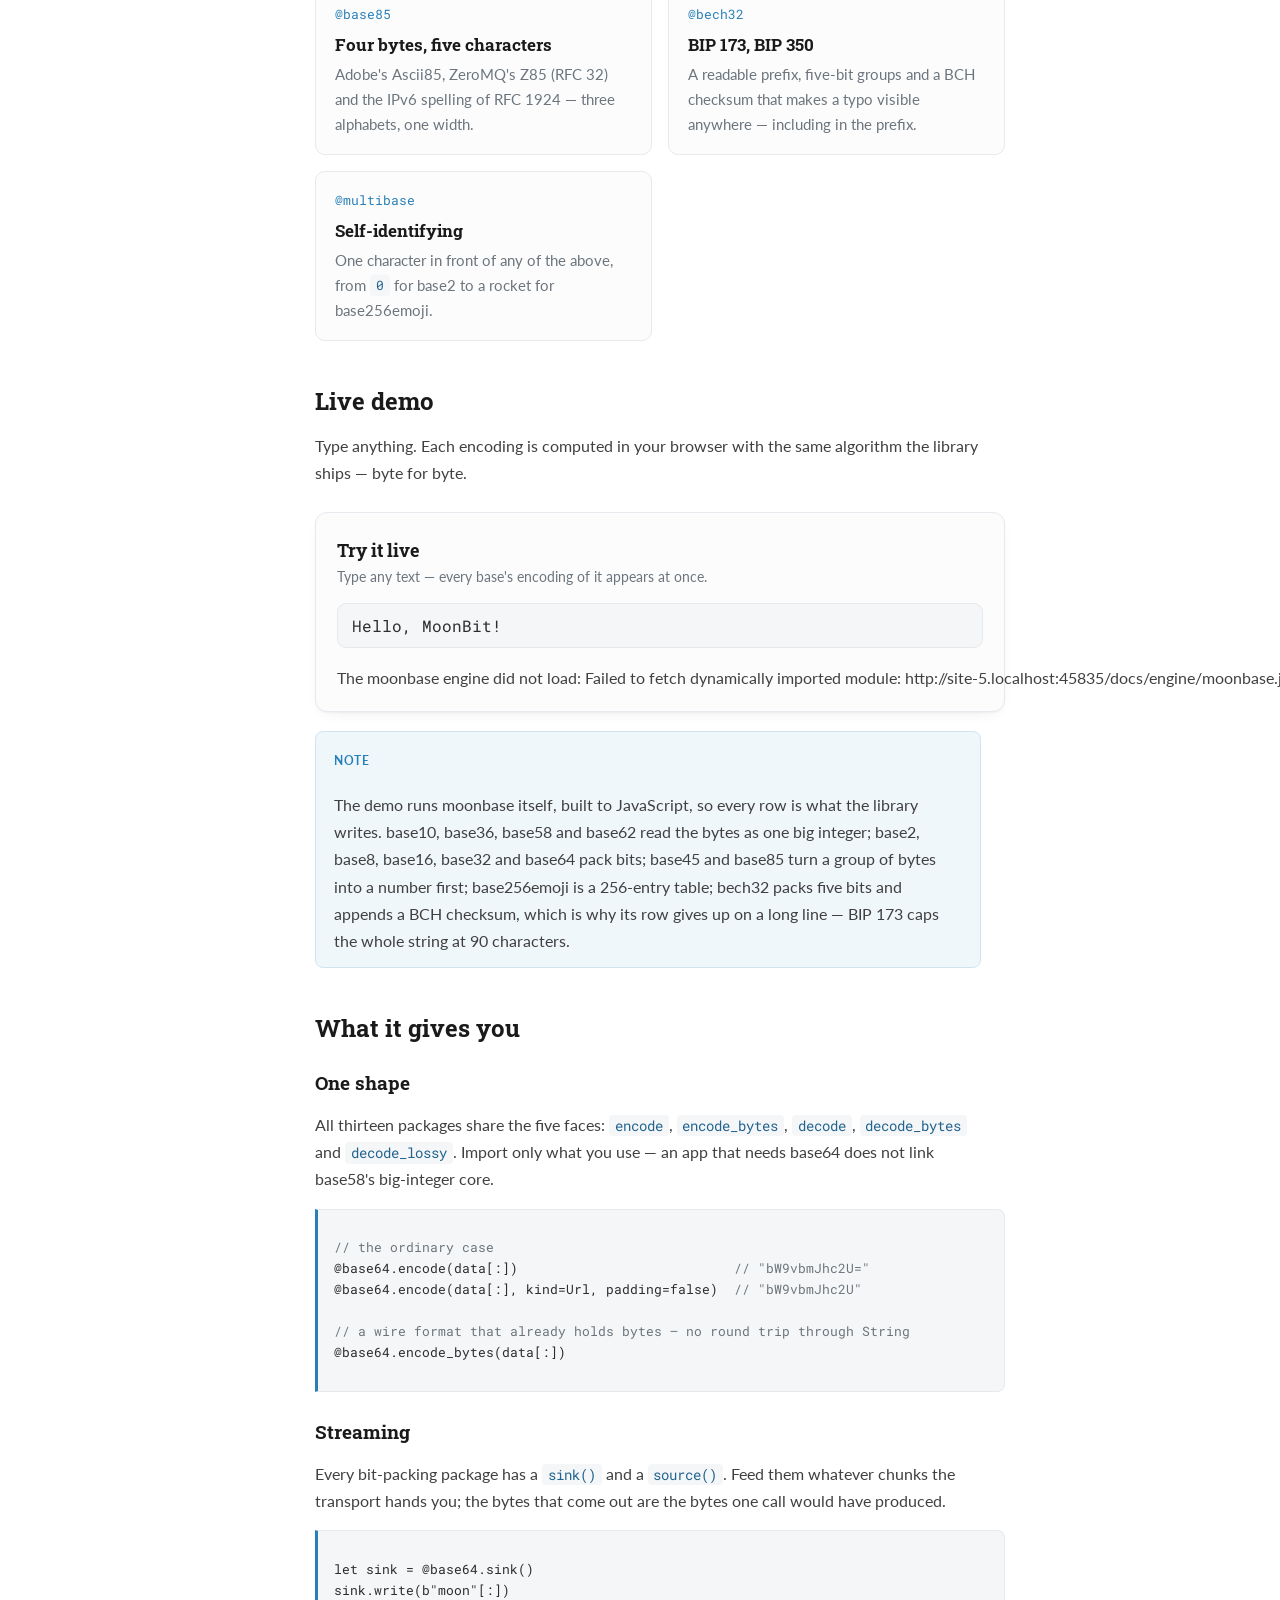
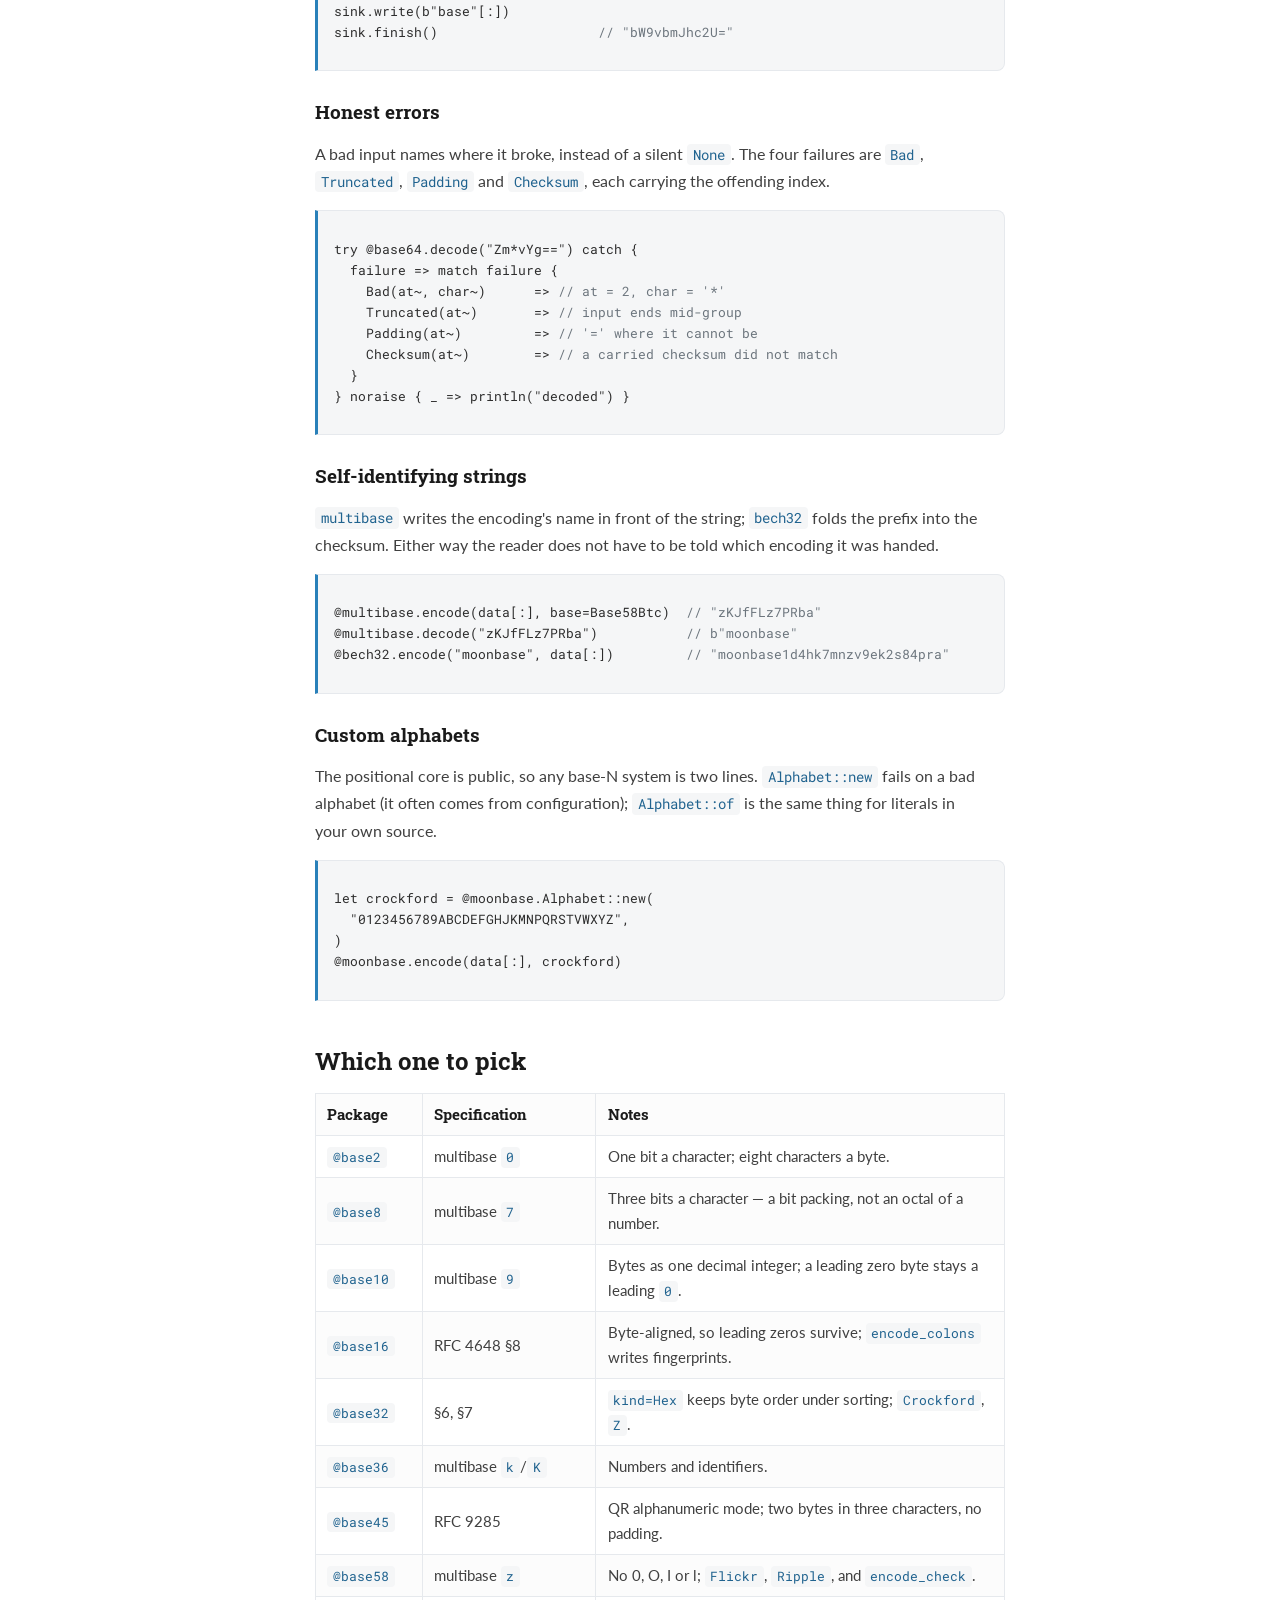
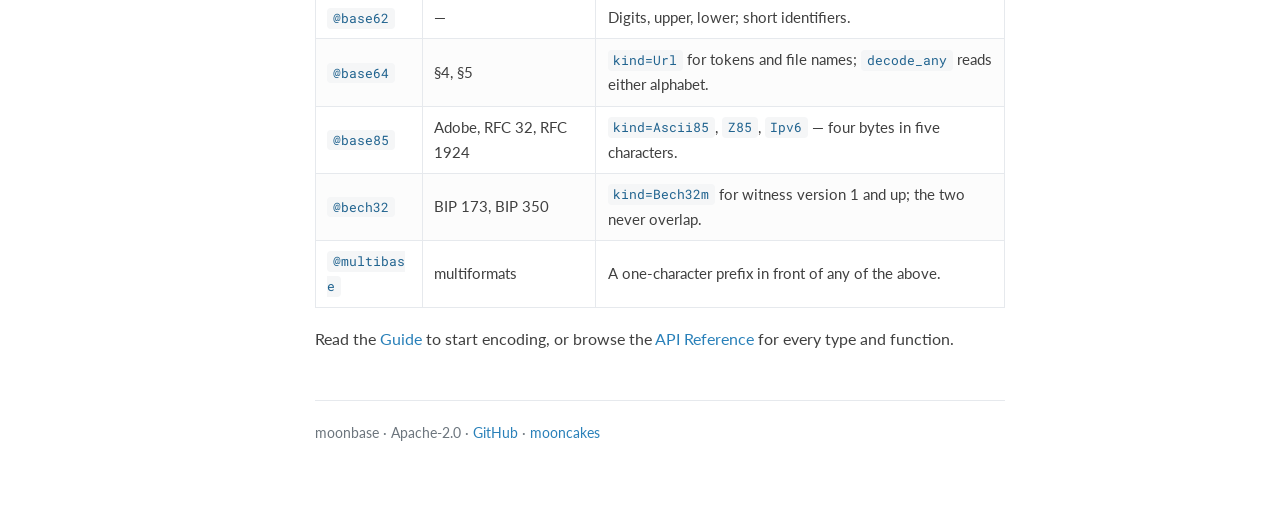
==== commit 01ea8fe3: "docs(moonbase): the page scroll bar shows while the page moves or under the pointer and hides a mome" ====
--- a/docs/index.html
+++ b/docs/index.html
@@ -9,6 +9,7 @@
 <link rel="preconnect" href="https://fonts.gstatic.com" crossorigin>
 <link href="https://fonts.googleapis.com/css2?family=Lato:wght@400;700&family=Roboto+Slab:wght@500;700&family=Roboto+Mono:wght@400;500&display=swap" rel="stylesheet">
 <link rel="stylesheet" href="assets/style.css">
+<script type="module" src="assets/scrollbar.js"></script>
 </head>
 <body>
 <a class="skip-link" href="#content">Skip to content</a>
--- a/docs/assets/style.css
+++ b/docs/assets/style.css
@@ -520,3 +520,12 @@
 /* a long token in running text (a bech32 string, a hash) breaks instead of
    widening the page */
 p code, li code, td code { overflow-wrap: anywhere; }
+
+/* The page scroll bar shows while the page moves or under the pointer and
+   hides a moment after; it keeps its place, so nothing shifts. */
+@supports selector(::-webkit-scrollbar) {
+  html:not(.scrolling)::-webkit-scrollbar-thumb { background: transparent; border-color: transparent; box-shadow: none; }
+}
+@supports not selector(::-webkit-scrollbar) {
+  html:not(.scrolling) { scrollbar-color: transparent transparent; }
+}
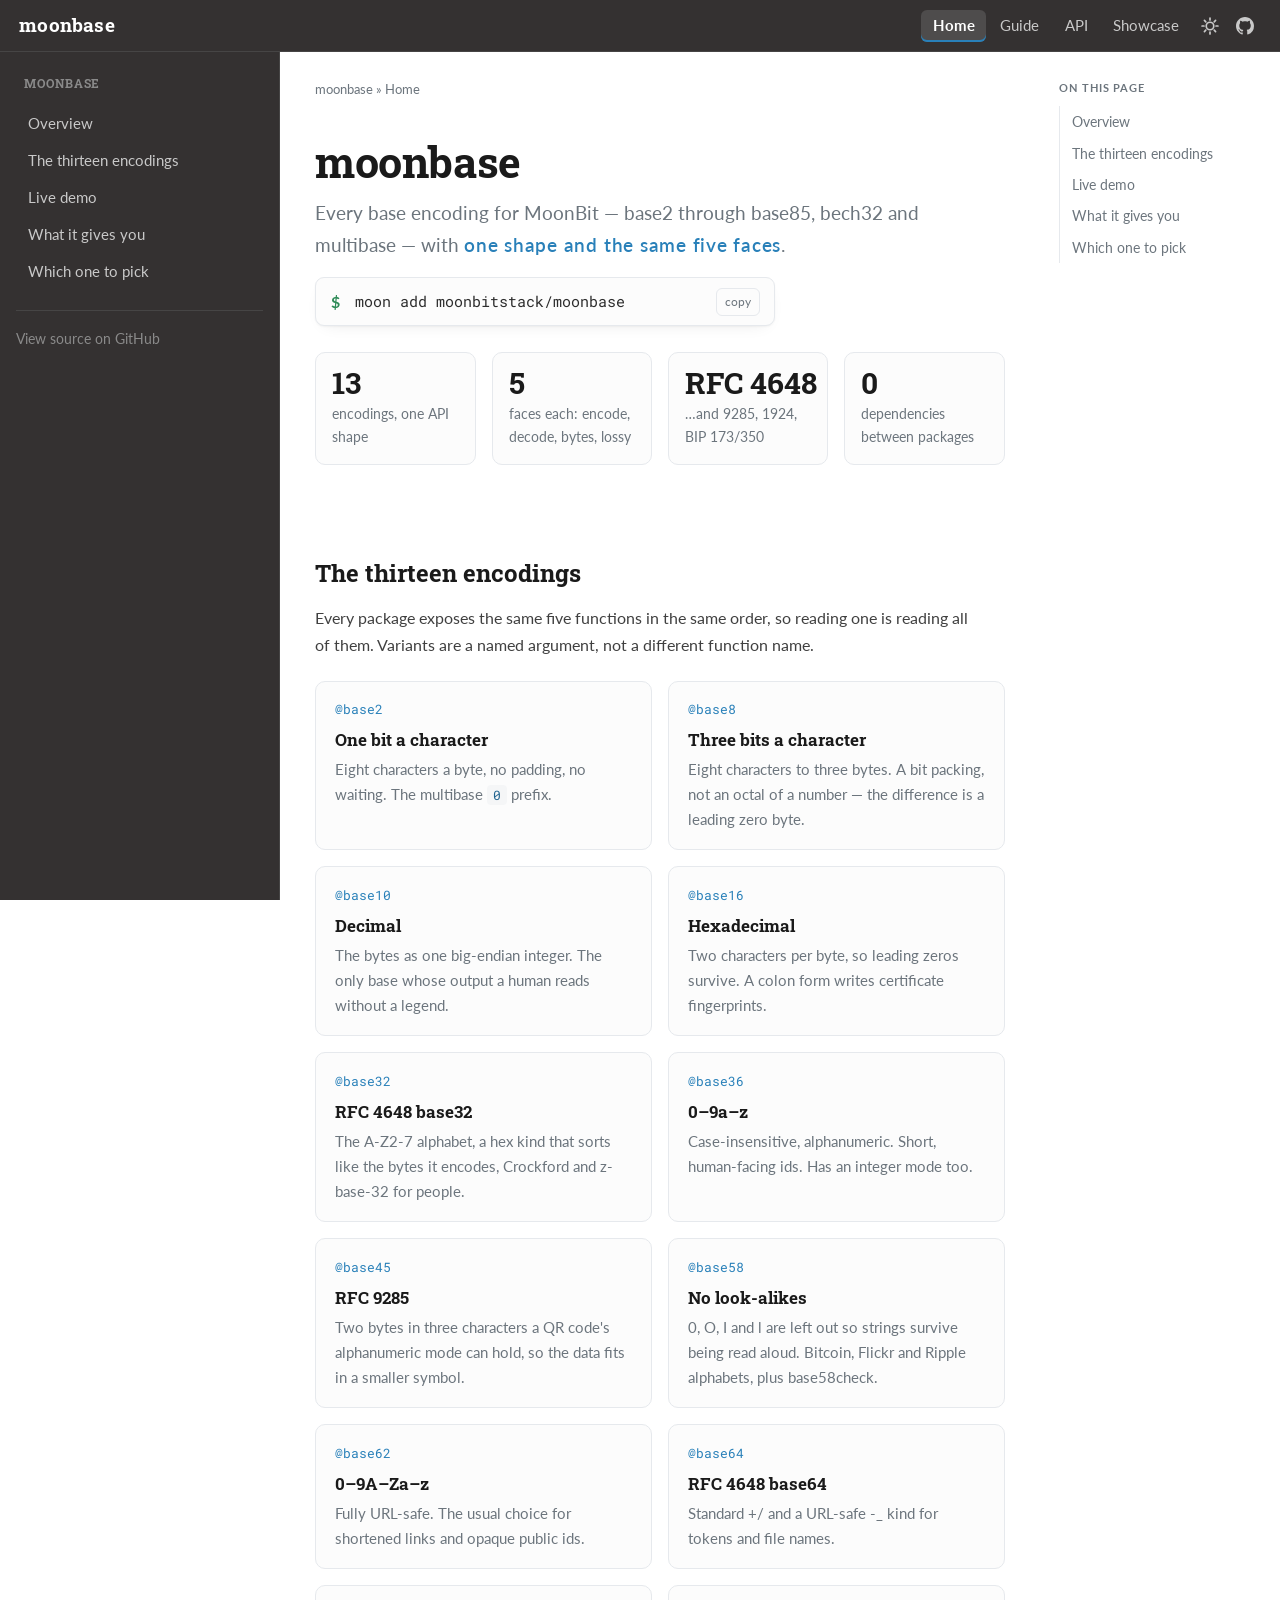
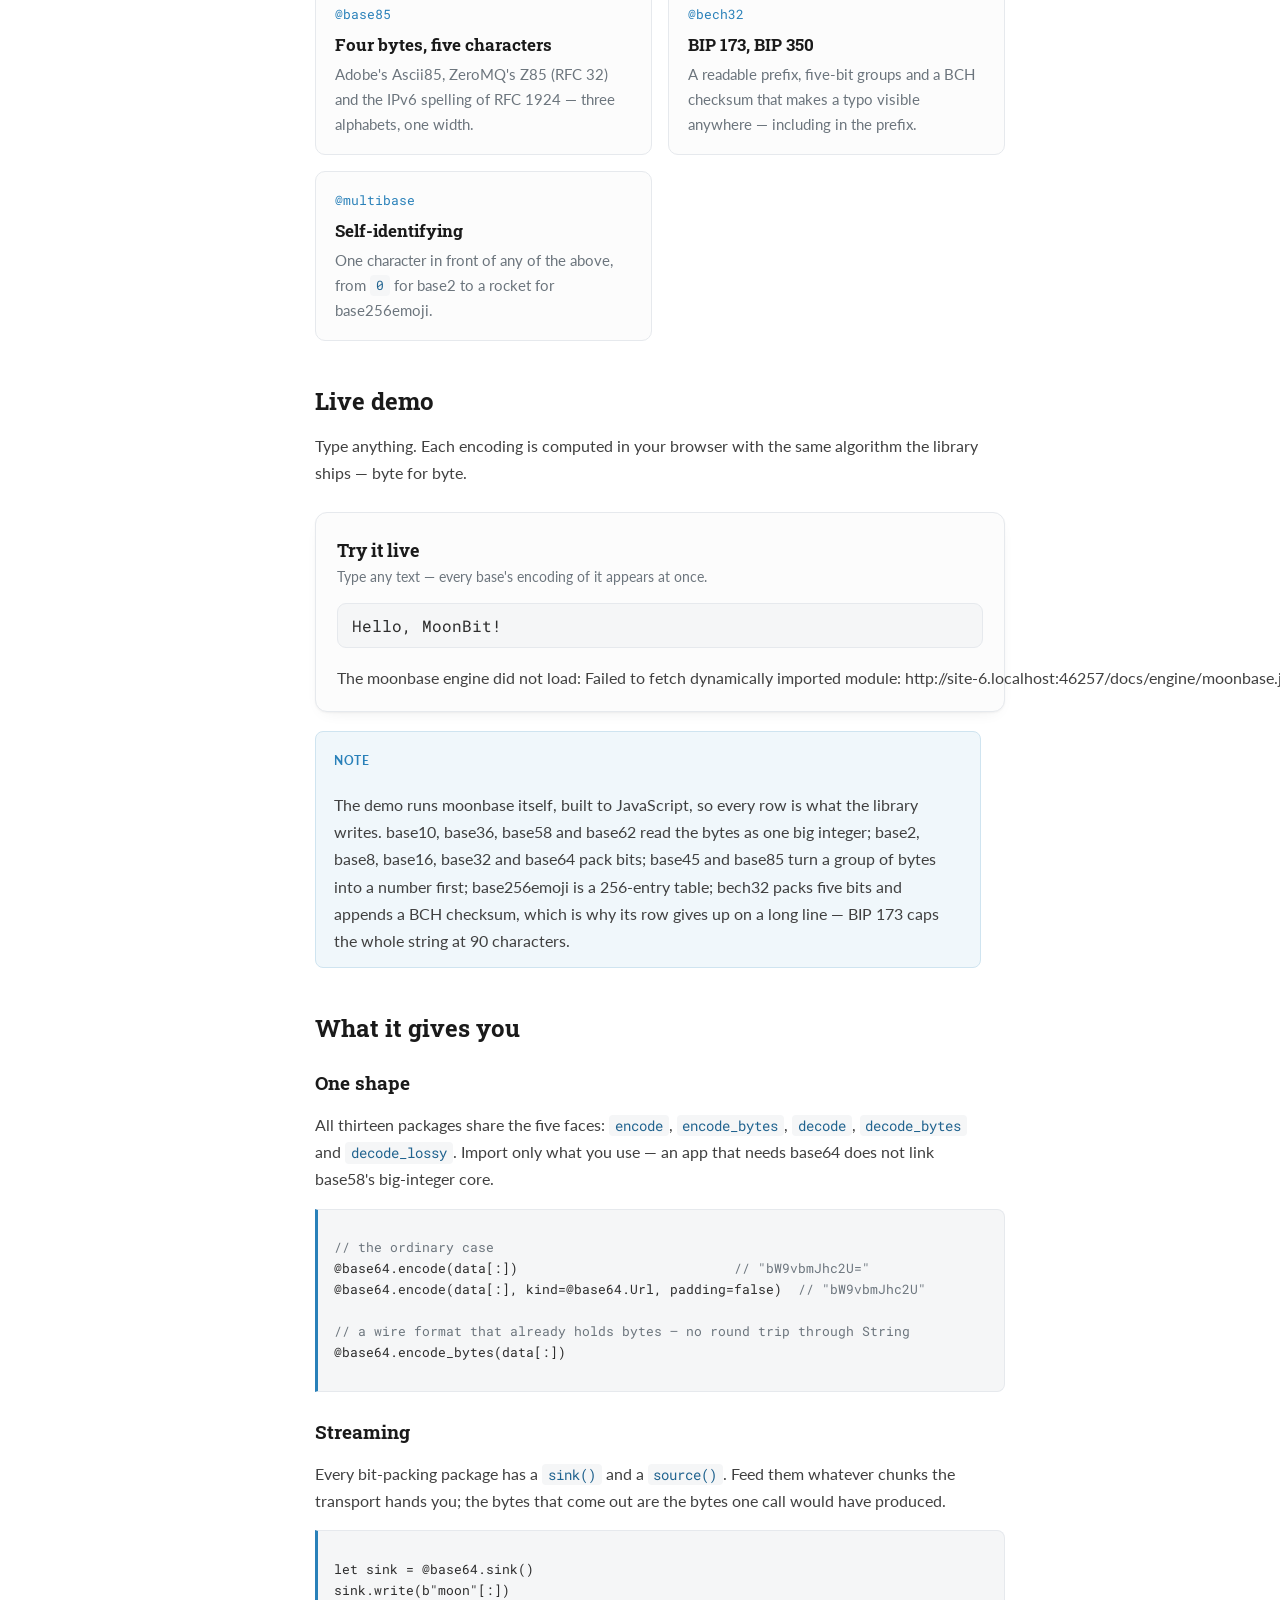
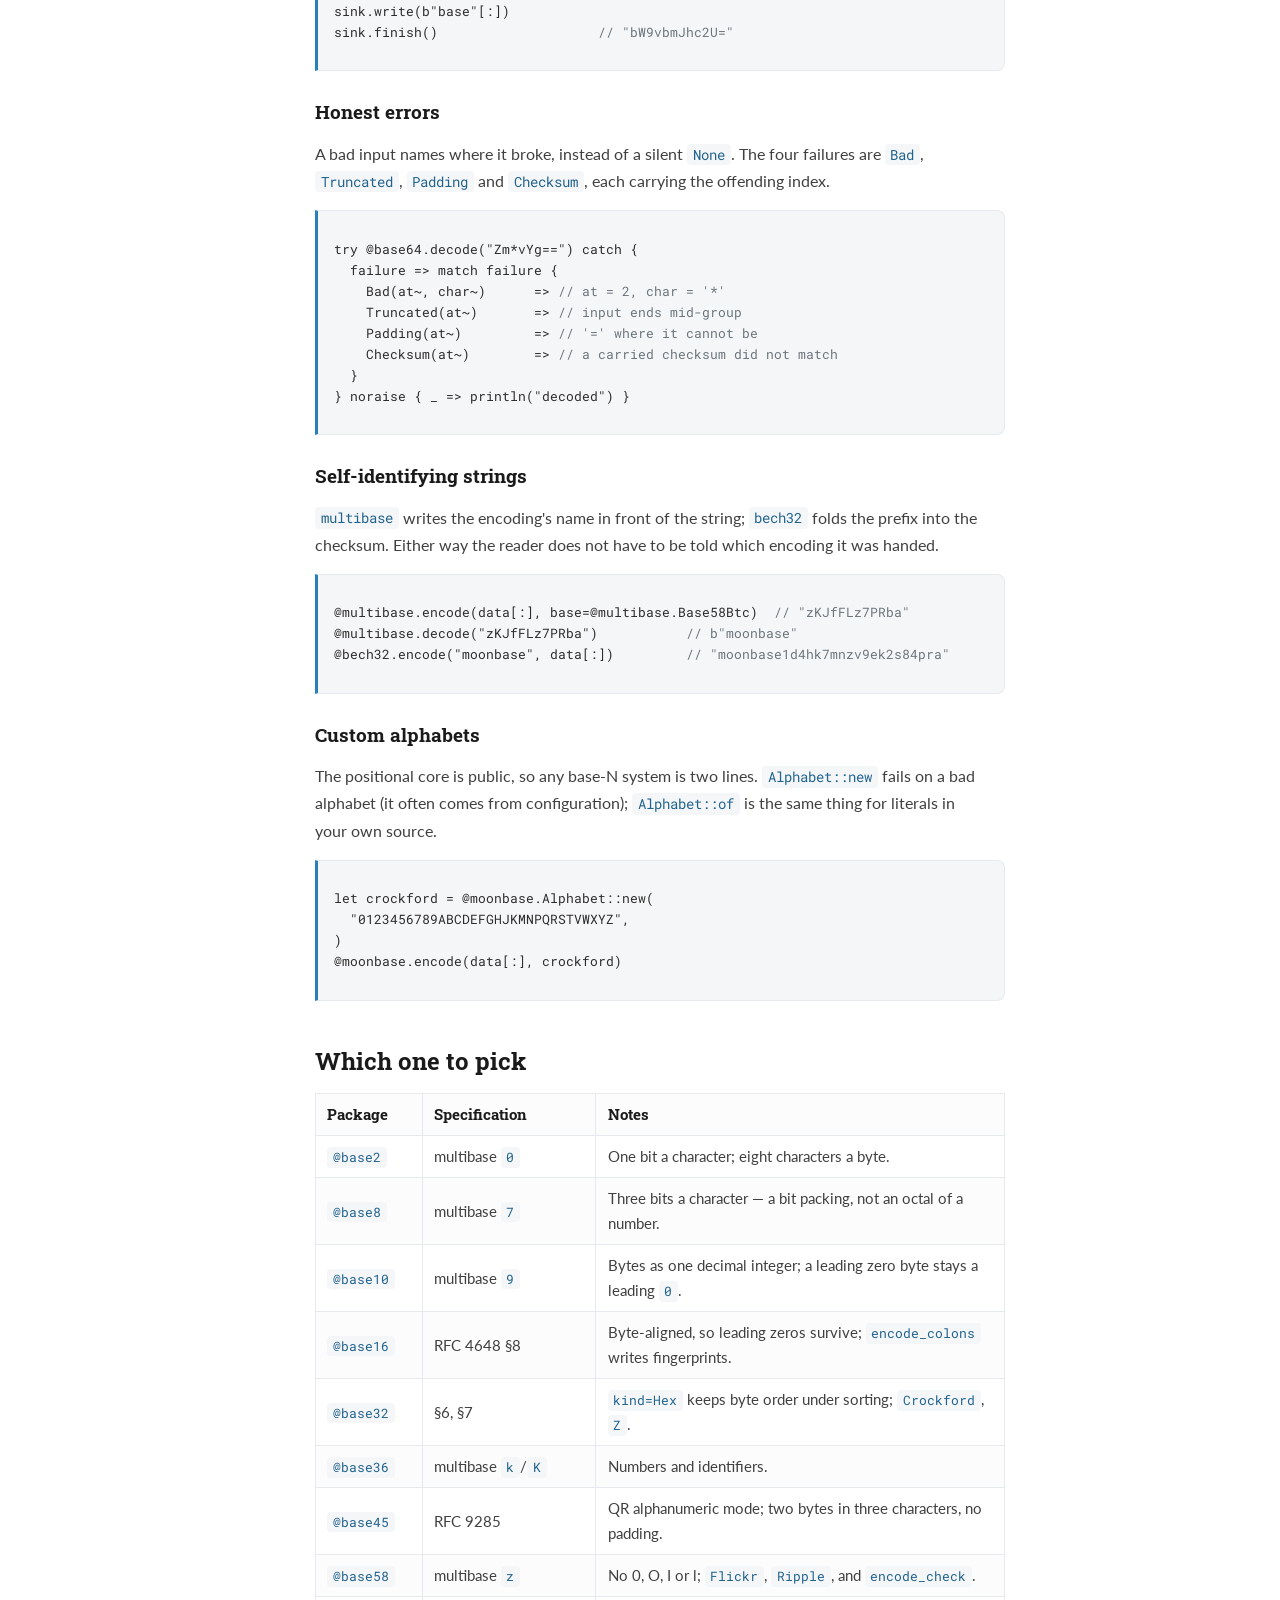
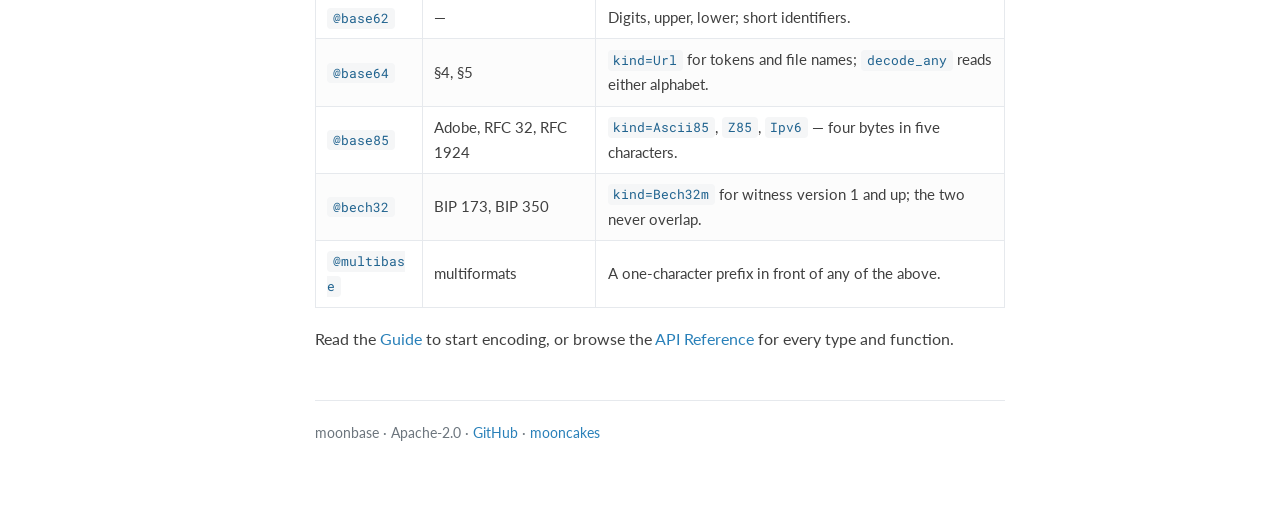
==== commit 6c18f6f5: "docs(moonbase): the site follows the README, and shows how to read a wrapped body. The guide carried" ====
--- a/docs/index.html
+++ b/docs/index.html
@@ -109,7 +109,7 @@
         what you use — an app that needs base64 does not link base58's big-integer core.</p>
         <div class="example"><pre><code><span class="cmt">// the ordinary case</span>
 @base64.encode(data[:])                           <span class="cmt">// "bW9vbmJhc2U="</span>
-@base64.encode(data[:], kind=Url, padding=false)  <span class="cmt">// "bW9vbmJhc2U"</span>
+@base64.encode(data[:], kind=@base64.Url, padding=false)  <span class="cmt">// "bW9vbmJhc2U"</span>
 
 <span class="cmt">// a wire format that already holds bytes — no round trip through String</span>
 @base64.encode_bytes(data[:])</code></pre></div>
@@ -140,7 +140,7 @@
         <p><code>multibase</code> writes the encoding's name in front of the string;
         <code>bech32</code> folds the prefix into the checksum. Either way the reader does not
         have to be told which encoding it was handed.</p>
-        <div class="example"><pre><code>@multibase.encode(data[:], base=Base58Btc)  <span class="cmt">// "zKJfFLz7PRba"</span>
+        <div class="example"><pre><code>@multibase.encode(data[:], base=@multibase.Base58Btc)  <span class="cmt">// "zKJfFLz7PRba"</span>
 @multibase.decode("zKJfFLz7PRba")           <span class="cmt">// b"moonbase"</span>
 @bech32.encode("moonbase", data[:])         <span class="cmt">// "moonbase1d4hk7mnzv9ek2s84pra"</span></code></pre></div>
 
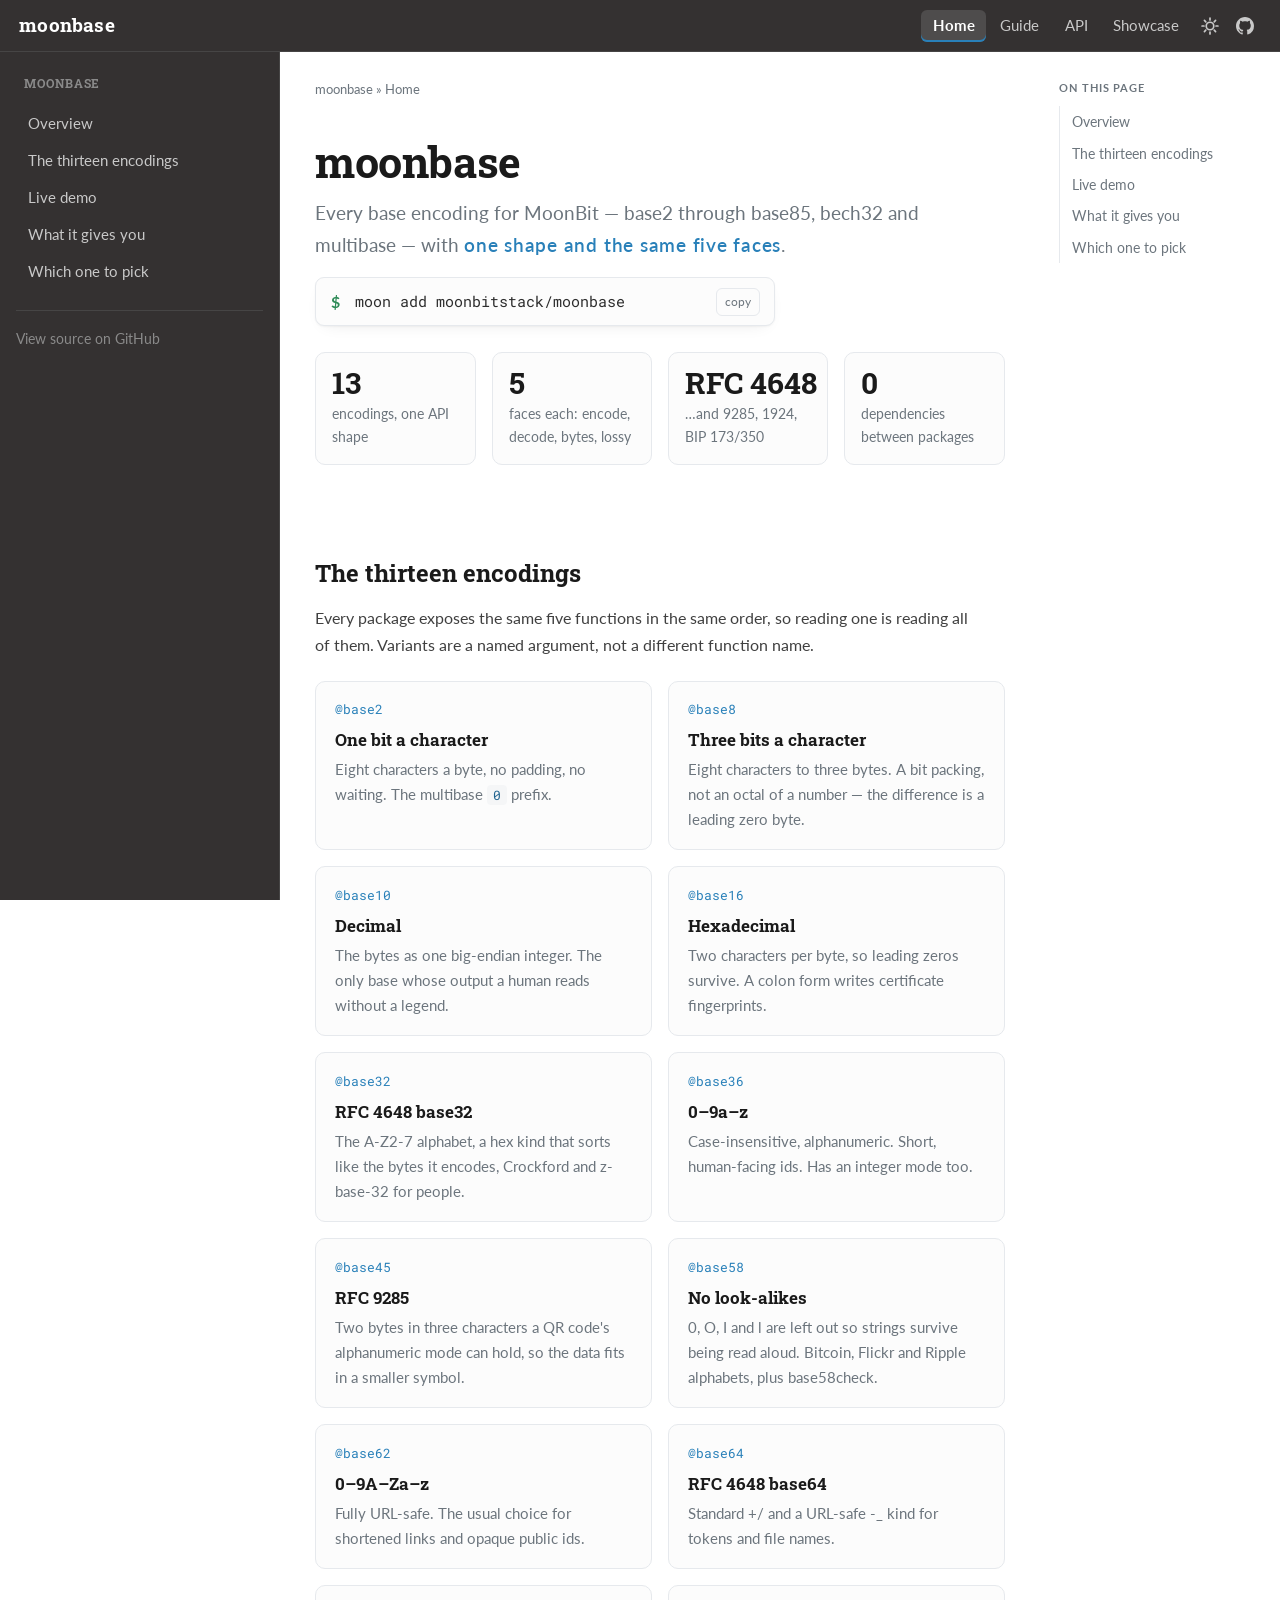
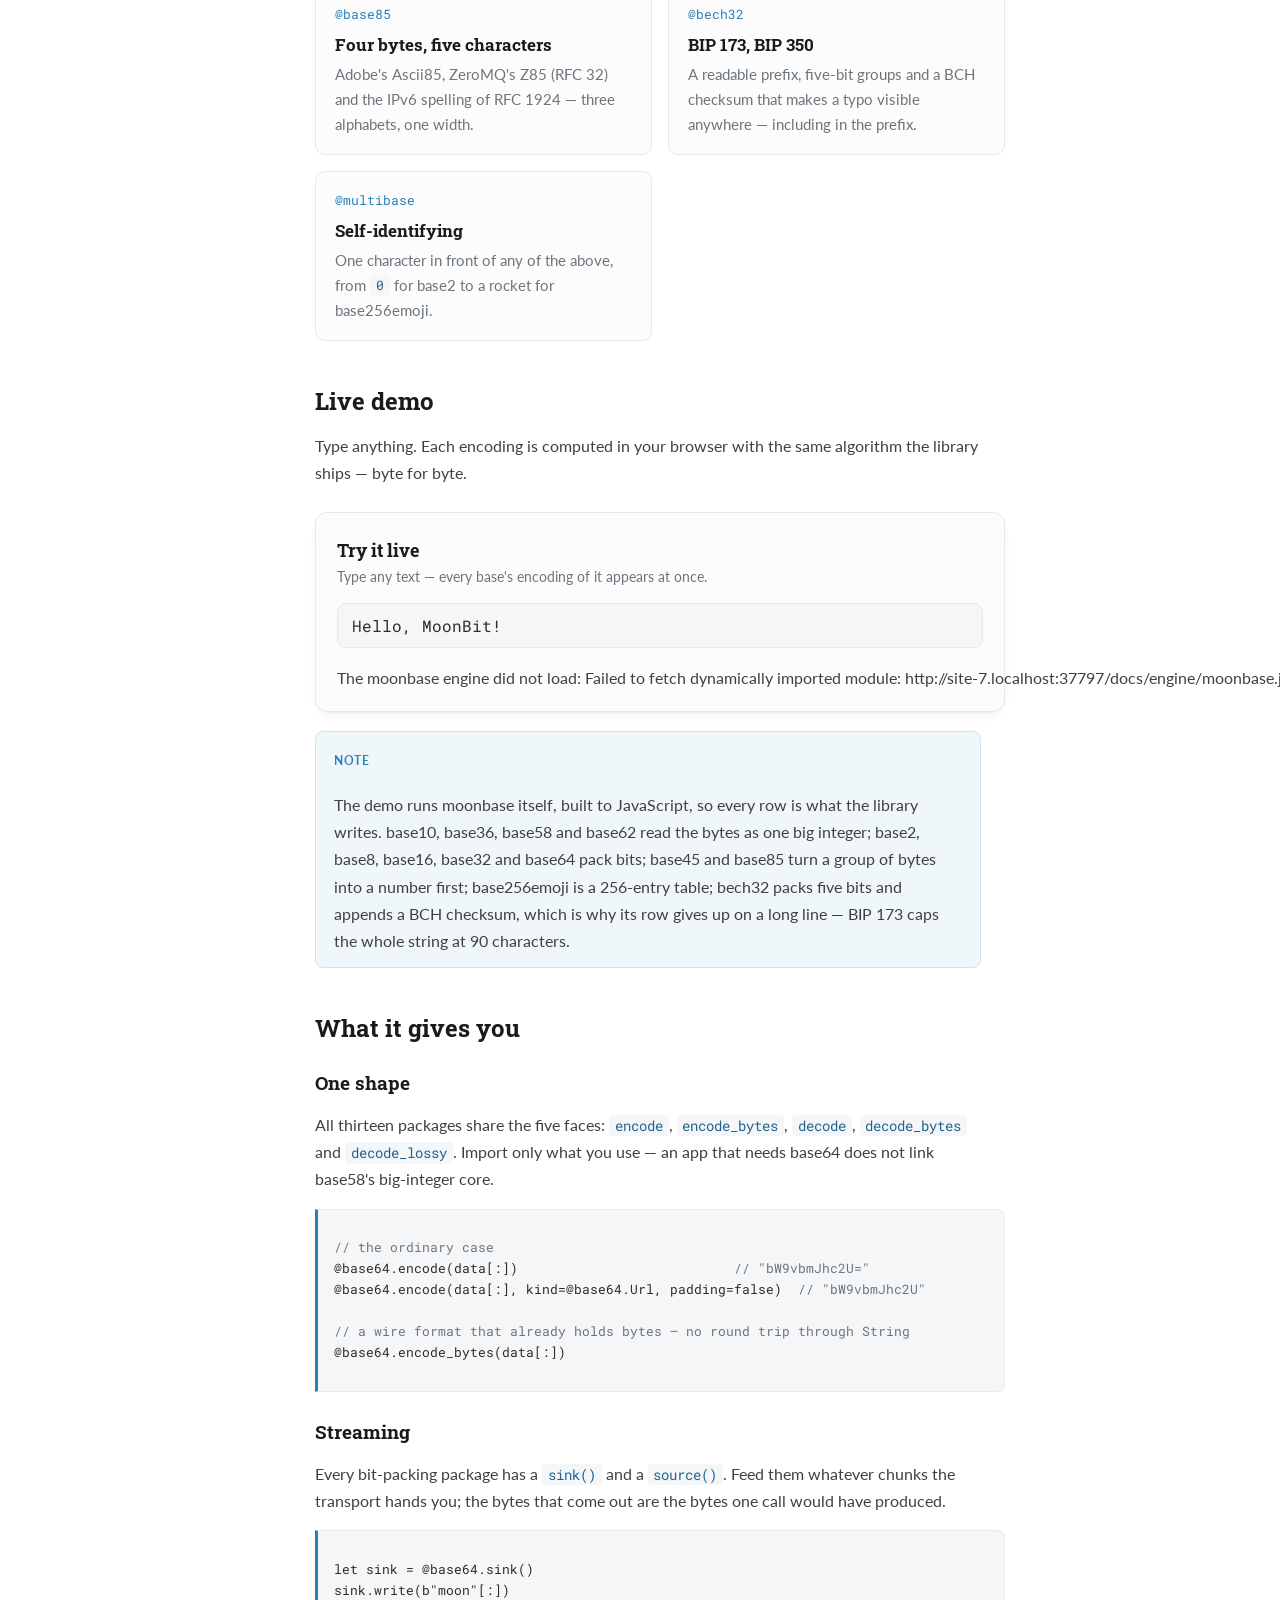
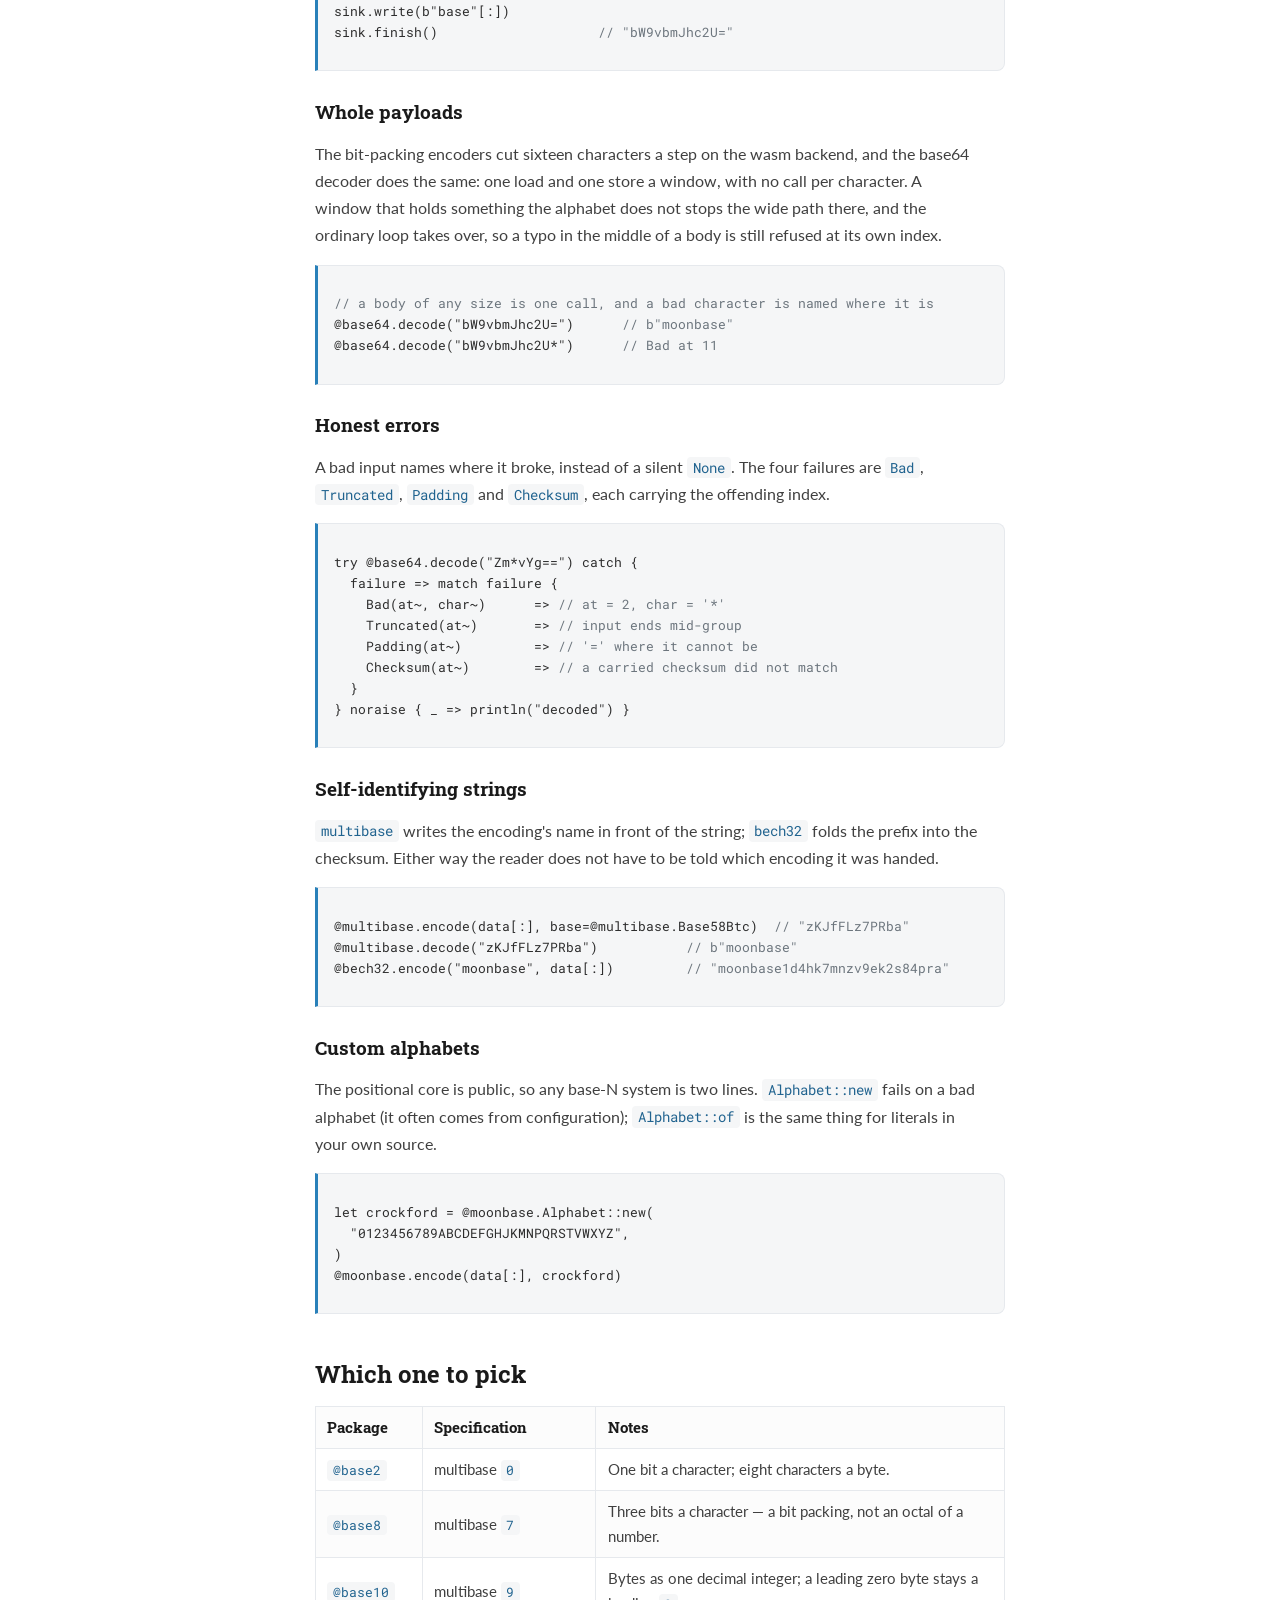
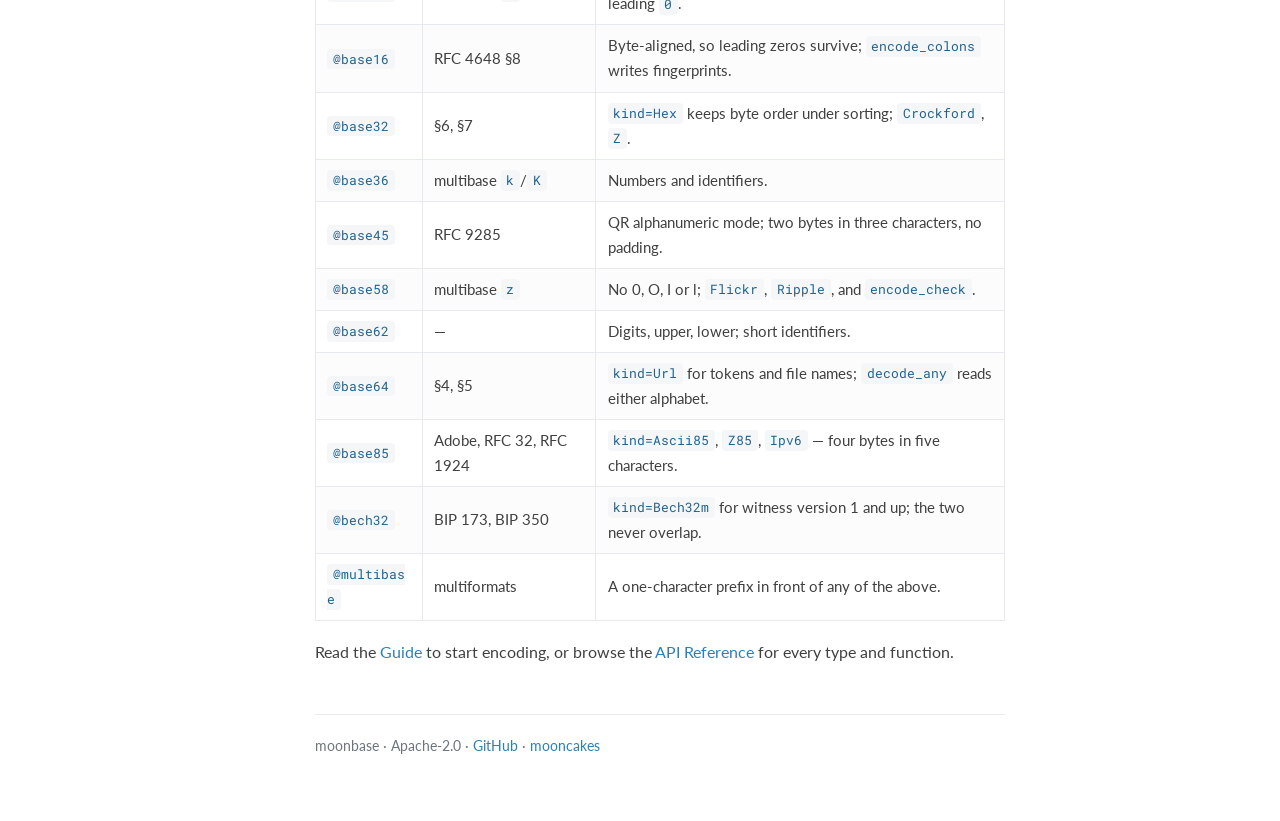
==== commit 56064c88: "docs(moonbase): what the wide paths mean for the reader of a body. The README and the site describe " ====
--- a/docs/index.html
+++ b/docs/index.html
@@ -123,6 +123,16 @@
 sink.write(b"base"[:])
 sink.finish()                    <span class="cmt">// "bW9vbmJhc2U="</span></code></pre></div>
 
+        <h3>Whole payloads</h3>
+        <p>The bit-packing encoders cut sixteen characters a step on the wasm backend, and the
+        base64 decoder does the same: one load and one store a window, with no call per character.
+        A window that holds something the alphabet does not stops the wide path there, and the
+        ordinary loop takes over, so a typo in the middle of a body is still refused at its own
+        index.</p>
+        <div class="example"><pre><code><span class="cmt">// a body of any size is one call, and a bad character is named where it is</span>
+@base64.decode("bW9vbmJhc2U=")      <span class="cmt">// b"moonbase"</span>
+@base64.decode("bW9vbmJhc2U*")      <span class="cmt">// Bad at 11</span></code></pre></div>
+
         <h3>Honest errors</h3>
         <p>A bad input names where it broke, instead of a silent <code>None</code>. The four
         failures are <code>Bad</code>, <code>Truncated</code>, <code>Padding</code> and
